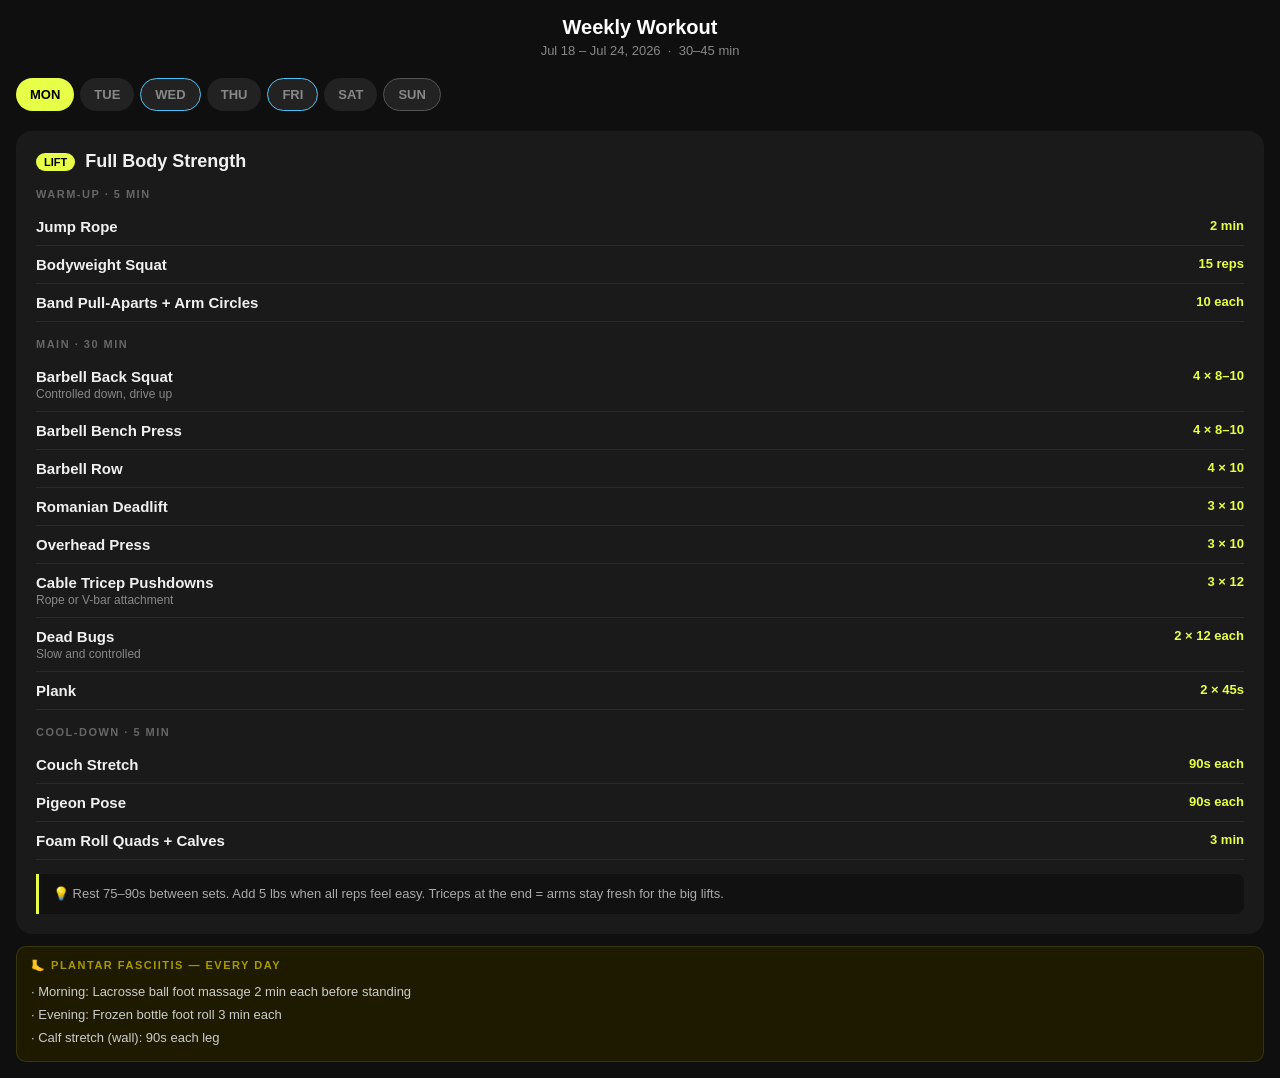
==== index.html @ f8de91e9 "Create index.html" ====
<!DOCTYPE html>
<html lang="en">
<head>
<meta charset="UTF-8">
<meta name="viewport" content="width=device-width, initial-scale=1.0">
<title>Weekly Workout</title>
<style>
  * { box-sizing: border-box; margin: 0; padding: 0; }
  body { font-family: -apple-system, sans-serif; background: #0f0f0f; color: #f0f0f0; padding: 16px; }
  h1 { font-size: 20px; font-weight: 700; text-align: center; margin-bottom: 4px; color: #fff; }
  .subtitle { text-align: center; color: #888; font-size: 13px; margin-bottom: 20px; }
  .day-tabs { display: flex; overflow-x: auto; gap: 6px; margin-bottom: 16px; padding-bottom: 4px; scrollbar-width: none; }
  .day-tabs::-webkit-scrollbar { display: none; }
  .tab { flex-shrink: 0; padding: 8px 14px; border-radius: 20px; font-size: 13px; font-weight: 600; cursor: pointer; border: none; background: #222; color: #888; transition: all 0.2s; }
  .tab.active { background: #e8ff47; color: #000; }
  .tab.run { border: 1px solid #4fc3f7; }
  .tab.active.run { background: #4fc3f7; color: #000; }
  .tab.rest { border: 1px solid #555; }
  .tab.active.rest { background: #444; color: #fff; }
  .card { background: #1a1a1a; border-radius: 16px; padding: 20px; margin-bottom: 12px; }
  .card-header { display: flex; align-items: center; gap: 10px; margin-bottom: 14px; }
  .badge { font-size: 11px; font-weight: 700; padding: 3px 8px; border-radius: 10px; background: #e8ff47; color: #000; }
  .badge.run { background: #4fc3f7; }
  .badge.rest { background: #444; color: #aaa; }
  .badge.pull { background: #b388ff; color: #000; }
  .card h2 { font-size: 18px; font-weight: 700; }
  .section-label { font-size: 11px; font-weight: 700; letter-spacing: 1.5px; color: #666; text-transform: uppercase; margin-bottom: 8px; margin-top: 16px; }
  .exercise-row { display: flex; justify-content: space-between; align-items: flex-start; padding: 10px 0; border-bottom: 1px solid #2a2a2a; }
  .exercise-row:last-child { border-bottom: none; }
  .ex-name { font-size: 15px; font-weight: 600; }
  .ex-note { font-size: 12px; color: #888; margin-top: 2px; }
  .ex-sets { font-size: 13px; color: #e8ff47; font-weight: 700; text-align: right; white-space: nowrap; margin-left: 12px; }
  .ex-sets.run { color: #4fc3f7; }
  .ex-sets.pull { color: #b388ff; }
  .tip-box { background: #111; border-left: 3px solid #e8ff47; padding: 10px 14px; border-radius: 0 8px 8px 0; margin-top: 14px; font-size: 13px; color: #aaa; line-height: 1.5; }
  .tip-box.run { border-left-color: #4fc3f7; }
  .tip-box.rest { border-left-color: #555; }
  .tip-box.pull { border-left-color: #b388ff; }
  .foot-box { background: #1e1a00; border: 1px solid #e8ff4720; border-radius: 10px; padding: 12px 14px; margin-top: 12px; }
  .foot-box .section-label { color: #a89a00; margin-top: 0; }
  .foot-item { font-size: 13px; color: #ccc; padding: 4px 0; }
  .hidden { display: none; }
</style>
</head>
<body>

<h1>Weekly Workout</h1>
<p class="subtitle">Jul 18 – Jul 24, 2026 &nbsp;·&nbsp; 30–45 min</p>

<div class="day-tabs">
  <button class="tab active" onclick="show('mon', this)">MON</button>
  <button class="tab" onclick="show('tue', this)">TUE</button>
  <button class="tab run" onclick="show('wed', this)">WED</button>
  <button class="tab" onclick="show('thu', this)">THU</button>
  <button class="tab run" onclick="show('fri', this)">FRI</button>
  <button class="tab" onclick="show('sat', this)">SAT</button>
  <button class="tab rest" onclick="show('sun', this)">SUN</button>
</div>

<!-- MON -->
<div id="mon">
  <div class="card">
    <div class="card-header"><span class="badge">LIFT</span><h2>Full Body Strength</h2></div>
    <div class="section-label">Warm-Up · 5 min</div>
    <div class="exercise-row"><div><div class="ex-name">Jump Rope</div></div><div class="ex-sets">2 min</div></div>
    <div class="exercise-row"><div><div class="ex-name">Bodyweight Squat</div></div><div class="ex-sets">15 reps</div></div>
    <div class="exercise-row"><div><div class="ex-name">Band Pull-Aparts + Arm Circles</div></div><div class="ex-sets">10 each</div></div>
    <div class="section-label">Main · 30 min</div>
    <div class="exercise-row"><div><div class="ex-name">Barbell Back Squat</div><div class="ex-note">Controlled down, drive up</div></div><div class="ex-sets">4 × 8–10</div></div>
    <div class="exercise-row"><div><div class="ex-name">Barbell Bench Press</div></div><div class="ex-sets">4 × 8–10</div></div>
    <div class="exercise-row"><div><div class="ex-name">Barbell Row</div></div><div class="ex-sets">4 × 10</div></div>
    <div class="exercise-row"><div><div class="ex-name">Romanian Deadlift</div></div><div class="ex-sets">3 × 10</div></div>
    <div class="exercise-row"><div><div class="ex-name">Overhead Press</div></div><div class="ex-sets">3 × 10</div></div>
    <div class="exercise-row"><div><div class="ex-name">Cable Tricep Pushdowns</div><div class="ex-note">Rope or V-bar attachment</div></div><div class="ex-sets">3 × 12</div></div>
    <div class="exercise-row"><div><div class="ex-name">Dead Bugs</div><div class="ex-note">Slow and controlled</div></div><div class="ex-sets">2 × 12 each</div></div>
    <div class="exercise-row"><div><div class="ex-name">Plank</div></div><div class="ex-sets">2 × 45s</div></div>
    <div class="section-label">Cool-Down · 5 min</div>
    <div class="exercise-row"><div><div class="ex-name">Couch Stretch</div></div><div class="ex-sets">90s each</div></div>
    <div class="exercise-row"><div><div class="ex-name">Pigeon Pose</div></div><div class="ex-sets">90s each</div></div>
    <div class="exercise-row"><div><div class="ex-name">Foam Roll Quads + Calves</div></div><div class="ex-sets">3 min</div></div>
    <div class="tip-box">💡 Rest 75–90s between sets. Add 5 lbs when all reps feel easy. Triceps at the end = arms stay fresh for the big lifts.</div>
  </div>
  <div class="foot-box">
    <div class="section-label">🦶 Plantar Fasciitis — Every Day</div>
    <div class="foot-item">· Morning: Lacrosse ball foot massage 2 min each before standing</div>
    <div class="foot-item">· Evening: Frozen bottle foot roll 3 min each</div>
    <div class="foot-item">· Calf stretch (wall): 90s each leg</div>
  </div>
</div>

<!-- TUE -->
<div id="tue" class="hidden">
  <div class="card">
    <div class="card-header"><span class="badge pull">PULL</span><h2>Upper Pull Focus</h2></div>
    <div class="section-label">Warm-Up · 5 min</div>
    <div class="exercise-row"><div><div class="ex-name">Band Pull-Aparts</div></div><div class="ex-sets">2 × 20</div></div>
    <div class="exercise-row"><div><div class="ex-name">Scapular Pull-Ups</div><div class="ex-note">Dead hang, shrug shoulder blades down</div></div><div class="ex-sets">2 × 8</div></div>
    <div class="exercise-row"><div><div class="ex-name">Arm Swings</div></div><div class="ex-sets">10 each</div></div>
    <div class="section-label">Main · 30 min</div>
    <div class="exercise-row"><div><div class="ex-name">Band-Assisted Pull-Ups</div><div class="ex-note">Full range — chin over bar, slow down</div></div><div class="ex-sets pull">4 × 6–8</div></div>
    <div class="exercise-row"><div><div class="ex-name">Lat Pulldown (Wide Grip)</div><div class="ex-note">Pull to upper chest</div></div><div class="ex-sets pull">4 × 10–12</div></div>
    <div class="exercise-row"><div><div class="ex-name">Cable Seated Row</div><div class="ex-note">Squeeze shoulder blades</div></div><div class="ex-sets pull">3 × 12</div></div>
    <div class="exercise-row"><div><div class="ex-name">Lat Pulldown (Close Grip)</div><div class="ex-note">More mid-back, stay upright</div></div><div class="ex-sets pull">3 × 12</div></div>
    <div class="exercise-row"><div><div class="ex-name">Face Pulls</div><div class="ex-note">Pull to face, elbows high — great for posture</div></div><div class="ex-sets pull">3 × 15</div></div>
    <div class="exercise-row"><div><div class="ex-name">Overhead Tricep Extension</div><div class="ex-note">Cable or KB — stretch at top</div></div><div class="ex-sets">2 × 12</div></div>
    <div class="exercise-row"><div><div class="ex-name">Curl Bar Curls</div><div class="ex-note">Slow, no swinging</div></div><div class="ex-sets">2 × 10</div></div>
    <div class="exercise-row"><div><div class="ex-name">Hanging Knee Raises</div><div class="ex-note">From pull-up bar</div></div><div class="ex-sets">3 × 12</div></div>
    <div class="section-label">Cool-Down · 5 min</div>
    <div class="exercise-row"><div><div class="ex-name">Lat Stretch (hanging)</div></div><div class="ex-sets">60s each</div></div>
    <div class="exercise-row"><div><div class="ex-name">Thread the Needle</div></div><div class="ex-sets">60s each</div></div>
    <div class="exercise-row"><div><div class="ex-name">Child's Pose</div></div><div class="ex-sets">2 min</div></div>
    <div class="tip-box pull">💡 Pull-ups first while fresh. Biceps at the end — 2 sets is plenty since rows and pulldowns already hit them hard.</div>
  </div>
  <div class="foot-box">
    <div class="section-label">🦶 Plantar Fasciitis — Every Day</div>
    <div class="foot-item">· Morning: Lacrosse ball foot massage 2 min each before standing</div>
    <div class="foot-item">· Evening: Frozen bottle foot roll 3 min each</div>
    <div class="foot-item">· Calf stretch (wall): 90s each leg</div>
  </div>
</div>

<!-- WED -->
<div id="wed" class="hidden">
  <div class="card">
    <div class="card-header"><span class="badge run">RUN</span><h2>Easy Run</h2></div>
    <div class="section-label">Pre-Run · 5 min</div>
    <div class="exercise-row"><div><div class="ex-name">Lacrosse Ball Foot Massage</div></div><div class="ex-sets">2 min each</div></div>
    <div class="exercise-row"><div><div class="ex-name">Ankle Circles</div></div><div class="ex-sets">20 each</div></div>
    <div class="exercise-row"><div><div class="ex-name">Leg Swings</div></div><div class="ex-sets">10 each</div></div>
    <div class="exercise-row"><div><div class="ex-name">Walk Warm-Up</div></div><div class="ex-sets">3 min</div></div>
    <div class="section-label">Run</div>
    <div class="exercise-row"><div><div class="ex-name">Easy Run</div><div class="ex-note">Conversational pace — you can talk in full sentences</div></div><div class="ex-sets run">4–5 miles</div></div>
    <div class="section-label">Post-Run · 10 min</div>
    <div class="exercise-row"><div><div class="ex-name">Walk Cool-Down</div></div><div class="ex-sets">5 min</div></div>
    <div class="exercise-row"><div><div class="ex-name">Calf Stretch (straight + bent knee)</div></div><div class="ex-sets">90s each</div></div>
    <div class="exercise-row"><div><div class="ex-name">Hip Flexor Stretch</div></div><div class="ex-sets">60s each</div></div>
    <div class="exercise-row"><div><div class="ex-name">Foam Roll Calves + Quads</div></div><div class="ex-sets">5 min</div></div>
    <div class="exercise-row"><div><div class="ex-name">Ice Feet if needed</div></div><div class="ex-sets">10 min</div></div>
    <div class="tip-box run">💡 Easy means easy. If ankles feel off, cut to 3 miles. Never skip the post-run foot work.</div>
  </div>
  <div class="foot-box">
    <div class="section-label">🦶 Plantar Fasciitis — Every Day</div>
    <div class="foot-item">· Morning: Lacrosse ball foot massage 2 min each before standing</div>
    <div class="foot-item">· Evening: Frozen bottle foot roll 3 min each</div>
    <div class="foot-item">· Calf stretch (wall): 90s each leg</div>
  </div>
</div>

<!-- THU -->
<div id="thu" class="hidden">
  <div class="card">
    <div class="card-header"><span class="badge">LIFT</span><h2>Full Body Strength</h2></div>
    <div class="section-label">Warm-Up · 5 min</div>
    <div class="exercise-row"><div><div class="ex-name">Jump Rope</div></div><div class="ex-sets">2 min</div></div>
    <div class="exercise-row"><div><div class="ex-name">Bodyweight Squat</div></div><div class="ex-sets">15 reps</div></div>
    <div class="exercise-row"><div><div class="ex-name">Band Pull-Aparts + Arm Circles</div></div><div class="ex-sets">10 each</div></div>
    <div class="section-label">Main · 30 min</div>
    <div class="exercise-row"><div><div class="ex-name">Barbell Back Squat</div></div><div class="ex-sets">4 × 8–10</div></div>
    <div class="exercise-row"><div><div class="ex-name">Barbell Bench Press</div></div><div class="ex-sets">4 × 8–10</div></div>
    <div class="exercise-row"><div><div class="ex-name">Barbell Row</div></div><div class="ex-sets">4 × 10</div></div>
    <div class="exercise-row"><div><div class="ex-name">Romanian Deadlift</div></div><div class="ex-sets">3 × 10</div></div>
    <div class="exercise-row"><div><div class="ex-name">Overhead Press</div></div><div class="ex-sets">3 × 10</div></div>
    <div class="exercise-row"><div><div class="ex-name">Cable Tricep Pushdowns</div><div class="ex-note">Rope or V-bar attachment</div></div><div class="ex-sets">3 × 12</div></div>
    <div class="exercise-row"><div><div class="ex-name">Dead Bugs</div></div><div class="ex-sets">2 × 12 each</div></div>
    <div class="exercise-row"><div><div class="ex-name">Plank</div></div><div class="ex-sets">2 × 45s</div></div>
    <div class="section-label">Cool-Down · 5 min</div>
    <div class="exercise-row"><div><div class="ex-name">Couch Stretch</div></div><div class="ex-sets">90s each</div></div>
    <div class="exercise-row"><div><div class="ex-name">Pigeon Pose</div></div><div class="ex-sets">90s each</div></div>
    <div class="exercise-row"><div><div class="ex-name">Foam Roll Quads + Calves</div></div><div class="ex-sets">3 min</div></div>
    <div class="tip-box">💡 Same as Monday. Aim to beat last session by 5 lbs on at least one lift.</div>
  </div>
  <div class="foot-box">
    <div class="section-label">🦶 Plantar Fasciitis — Every Day</div>
    <div class="foot-item">· Morning: Lacrosse ball foot massage 2 min each before standing</div>
    <div class="foot-item">· Evening: Frozen bottle foot roll 3 min each</div>
    <div class="foot-item">· Calf stretch (wall): 90s each leg</div>
  </div>
</div>

<!-- FRI -->
<div id="fri" class="hidden">
  <div class="card">
    <div class="card-header"><span class="badge run">RUN</span><h2>Workout Run</h2></div>
    <div class="section-label">Pre-Run · 5 min</div>
    <div class="exercise-row"><div><div class="ex-name">Lacrosse Ball Foot Massage</div></div><div class="ex-sets">2 min each</div></div>
    <div class="exercise-row"><div><div class="ex-name">Ankle Circles</div></div><div class="ex-sets">20 each</div></div>
    <div class="exercise-row"><div><div class="ex-name">Leg Swings</div></div><div class="ex-sets">10 each</div></div>
    <div class="exercise-row"><div><div class="ex-name">Walk Warm-Up</div></div><div class="ex-sets">3 min</div></div>
    <div class="section-label">Run Options — Pick One</div>
    <div class="exercise-row"><div><div class="ex-name">Option A · Easy Miles</div><div class="ex-note">If legs are tired from Thu lift</div></div><div class="ex-sets run">4 miles easy</div></div>
    <div class="exercise-row"><div><div class="ex-name">Option B · Tempo</div><div class="ex-note">10 min easy · 20 min comfortably hard · 10 min easy</div></div><div class="ex-sets run">4–5 miles</div></div>
    <div class="section-label">Post-Run · 10 min</div>
    <div class="exercise-row"><div><div class="ex-name">Walk Cool-Down</div></div><div class="ex-sets">5 min</div></div>
    <div class="exercise-row"><div><div class="ex-name">Calf Stretch</div></div><div class="ex-sets">90s each</div></div>
    <div class="exercise-row"><div><div class="ex-name">Hip Flexor Stretch</div></div><div class="ex-sets">60s each</div></div>
    <div class="exercise-row"><div><div class="ex-name">Foam Roll Calves + Quads</div></div><div class="ex-sets">5 min</div></div>
    <div class="tip-box run">💡 Alternate weekly: Easy one Friday, Tempo the next. Tired legs = easy day, no guilt.</div>
  </div>
  <div class="foot-box">
    <div class="section-label">🦶 Plantar Fasciitis — Every Day</div>
    <div class="foot-item">· Morning: Lacrosse ball foot massage 2 min each before standing</div>
    <div class="foot-item">· Evening: Frozen bottle foot roll 3 min each</div>
    <div class="foot-item">· Calf stretch (wall): 90s each leg</div>
  </div>
</div>

<!-- SAT -->
<div id="sat" class="hidden">
  <div class="card">
    <div class="card-header"><span class="badge">CIRCUIT</span><h2>KB + Pull-Up Circuit</h2></div>
    <div class="section-label">Warm-Up · 5 min</div>
    <div class="exercise-row"><div><div class="ex-name">Jump Rope</div></div><div class="ex-sets">2 min</div></div>
    <div class="exercise-row"><div><div class="ex-name">Inchworms</div></div><div class="ex-sets">8 reps</div></div>
    <div class="exercise-row"><div><div class="ex-name">Hip Circles + Leg Swings</div></div><div class="ex-sets">10 each</div></div>
    <div class="section-label">Circuit · 4 Rounds (40s on / 20s off)</div>
    <div class="exercise-row"><div><div class="ex-name">KB Swings (45 lb)</div></div><div class="ex-sets">40s</div></div>
    <div class="exercise-row"><div><div class="ex-name">Band-Assisted Pull-Ups</div><div class="ex-note">Full range every rep</div></div><div class="ex-sets pull">40s</div></div>
    <div class="exercise-row"><div><div class="ex-name">Push-Ups</div></div><div class="ex-sets">40s</div></div>
    <div class="exercise-row"><div><div class="ex-name">Goblet Squat (KB 35)</div></div><div class="ex-sets">40s</div></div>
    <div class="exercise-row"><div><div class="ex-name">Cable Tricep Pushdowns</div></div><div class="ex-sets">40s</div></div>
    <div class="exercise-row"><div><div class="ex-name">Reverse Lunges (KB 35 each)</div></div><div class="ex-sets">40s</div></div>
    <div class="exercise-row"><div><div class="ex-name">Lat Pulldown or Renegade Rows</div></div><div class="ex-sets pull">40s</div></div>
    <div class="exercise-row"><div><div class="ex-name">Plank Hold</div></div><div class="ex-sets">40s</div></div>
    <div class="section-label">Rest 90s between rounds</div>
    <div class="section-label">Finisher</div>
    <div class="exercise-row"><div><div class="ex-name">50 KB Swings (35 lb)</div><div class="ex-note">Break as needed</div></div><div class="ex-sets">1 set</div></div>
    <div class="exercise-row"><div><div class="ex-name">Max Pull-Ups</div><div class="ex-note">Band-assisted — one final set to near failure</div></div><div class="ex-sets pull">1 set</div></div>
    <div class="exercise-row"><div><div class="ex-name">Hollow Body Hold</div></div><div class="ex-sets">3 × 30s</div></div>
    <div class="section-label">Cool-Down · 5 min</div>
    <div class="exercise-row"><div><div class="ex-name">Lat Stretch (hanging)</div></div><div class="ex-sets">60s each</div></div>
    <div class="exercise-row"><div><div class="ex-name">Hip Flexor Stretch</div></div><div class="ex-sets">90s each</div></div>
    <div class="exercise-row"><div><div class="ex-name">Pigeon Pose</div></div><div class="ex-sets">90s each</div></div>
    <div class="tip-box pull">💡 Pull-ups in every round. Cable tower and lat pulldown fair game too — mix it up.</div>
  </div>
  <div class="foot-box">
    <div class="section-label">🦶 Plantar Fasciitis — Every Day</div>
    <div class="foot-item">· Morning: Lacrosse ball foot massage 2 min each before standing</div>
    <div class="foot-item">· Evening: Frozen bottle foot roll 3 min each</div>
    <div class="foot-item">· Calf stretch (wall): 90s each leg</div>
  </div>
</div>

<!-- SUN -->
<div id="sun" class="hidden">
  <div class="card">
    <div class="card-header"><span class="badge rest">RECOVER</span><h2>Long Run or Full Rest</h2></div>
    <div class="section-label">Option A — Long Run (if feeling good)</div>
    <div class="exercise-row"><div><div class="ex-name">Easy Long Run</div><div class="ex-note">Very easy pace — builds base for Sept half marathon</div></div><div class="ex-sets run">5–7 miles</div></div>
    <div class="section-label">Option B — Active Recovery (if tired)</div>
    <div class="exercise-row"><div><div class="ex-name">Walk</div></div><div class="ex-sets">20–30 min</div></div>
    <div class="section-label">Mobility Flow · 20 min</div>
    <div class="exercise-row"><div><div class="ex-name">Foam Roll Full Body</div></div><div class="ex-sets">10 min</div></div>
    <div class="exercise-row"><div><div class="ex-name">Cat-Cow</div></div><div class="ex-sets">10 reps</div></div>
    <div class="exercise-row"><div><div class="ex-name">Downward Dog to Cobra</div></div><div class="ex-sets">8 reps</div></div>
    <div class="exercise-row"><div><div class="ex-name">Pigeon Pose</div></div><div class="ex-sets">3 min each</div></div>
    <div class="exercise-row"><div><div class="ex-name">Seated Forward Fold</div></div><div class="ex-sets">3 min</div></div>
    <div class="exercise-row"><div><div class="ex-name">Supine Twist</div></div><div class="ex-sets">2 min each</div></div>
    <div class="exercise-row"><div><div class="ex-name">Legs Up the Wall</div></div><div class="ex-sets">5 min</div></div>
    <div class="section-label">Recovery</div>
    <div class="exercise-row"><div><div class="ex-name">Sauna</div></div><div class="ex-sets">15 min</div></div>
    <div class="exercise-row"><div><div class="ex-name">Cold Plunge</div></div><div class="ex-sets">2–3 min</div></div>
    <div class="exercise-row"><div><div class="ex-name">Theragun</div><div class="ex-note">Quads, calves, glutes — any tight spots</div></div><div class="ex-sets">10 min</div></div>
    <div class="tip-box rest">💡 Sunday is sacred. Don't skip the mobility — it keeps you running and lifting pain-free all week.</div>
  </div>
  <div class="foot-box">
    <div class="section-label">🦶 Plantar Fasciitis — Every Day</div>
    <div class="foot-item">· Morning: Lacrosse ball foot massage 2 min each before standing</div>
    <div class="foot-item">· Evening: Frozen bottle foot roll 3 min each</div>
    <div class="foot-item">· Calf stretch (wall): 90s each leg</div>
  </div>
</div>

<script>
function show(id, tab) {
  ['mon','tue','wed','thu','fri','sat','sun'].forEach(d => {
    document.getElementById(d).classList.add('hidden');
  });
  document.getElementById(id).classList.remove('hidden');
  document.querySelectorAll('.tab').forEach(t => t.classList.remove('active'));
  tab.classList.add('active');
}
</script>
</body>
</html>
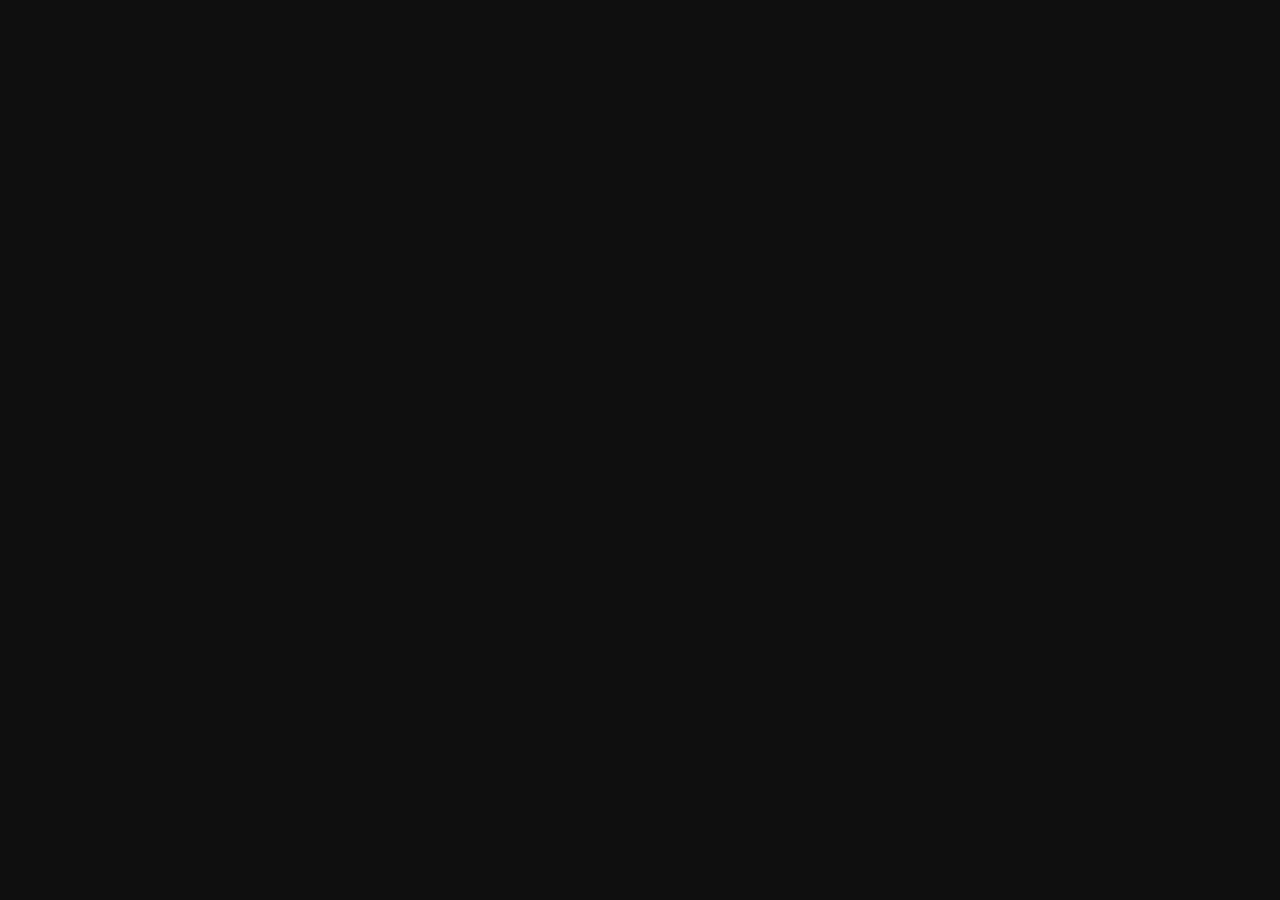
==== commit 7cfb2643: "Update index.html" ====
--- a/index.html
+++ b/index.html
@@ -9,276 +9,36 @@
   body { font-family: -apple-system, sans-serif; background: #0f0f0f; color: #f0f0f0; padding: 16px; }
   h1 { font-size: 20px; font-weight: 700; text-align: center; margin-bottom: 4px; color: #fff; }
   .subtitle { text-align: center; color: #888; font-size: 13px; margin-bottom: 20px; }
+
+  .app-nav {
+    display: flex;
+    gap: 8px;
+    overflow-x: auto;
+    margin-bottom: 18px;
+    padding-bottom: 4px;
+    scrollbar-width: none;
+  }
+  .app-nav::-webkit-scrollbar { display: none; }
+  .app-link {
+    flex-shrink: 0;
+    text-decoration: none;
+    padding: 10px 14px;
+    border-radius: 999px;
+    background: #1c1c1c;
+    color: #bbb;
+    font-size: 13px;
+    font-weight: 700;
+    border: 1px solid #2a2a2a;
+  }
+  .app-link.active {
+    background: #e8ff47;
+    color: #000;
+    border-color: #e8ff47;
+  }
+
   .day-tabs { display: flex; overflow-x: auto; gap: 6px; margin-bottom: 16px; padding-bottom: 4px; scrollbar-width: none; }
   .day-tabs::-webkit-scrollbar { display: none; }
   .tab { flex-shrink: 0; padding: 8px 14px; border-radius: 20px; font-size: 13px; font-weight: 600; cursor: pointer; border: none; background: #222; color: #888; transition: all 0.2s; }
   .tab.active { background: #e8ff47; color: #000; }
   .tab.run { border: 1px solid #4fc3f7; }
-  .tab.active.run { background: #4fc3f7; color: #000; }
-  .tab.rest { border: 1px solid #555; }
-  .tab.active.rest { background: #444; color: #fff; }
-  .card { background: #1a1a1a; border-radius: 16px; padding: 20px; margin-bottom: 12px; }
-  .card-header { display: flex; align-items: center; gap: 10px; margin-bottom: 14px; }
-  .badge { font-size: 11px; font-weight: 700; padding: 3px 8px; border-radius: 10px; background: #e8ff47; color: #000; }
-  .badge.run { background: #4fc3f7; }
-  .badge.rest { background: #444; color: #aaa; }
-  .badge.pull { background: #b388ff; color: #000; }
-  .card h2 { font-size: 18px; font-weight: 700; }
-  .section-label { font-size: 11px; font-weight: 700; letter-spacing: 1.5px; color: #666; text-transform: uppercase; margin-bottom: 8px; margin-top: 16px; }
-  .exercise-row { display: flex; justify-content: space-between; align-items: flex-start; padding: 10px 0; border-bottom: 1px solid #2a2a2a; }
-  .exercise-row:last-child { border-bottom: none; }
-  .ex-name { font-size: 15px; font-weight: 600; }
-  .ex-note { font-size: 12px; color: #888; margin-top: 2px; }
-  .ex-sets { font-size: 13px; color: #e8ff47; font-weight: 700; text-align: right; white-space: nowrap; margin-left: 12px; }
-  .ex-sets.run { color: #4fc3f7; }
-  .ex-sets.pull { color: #b388ff; }
-  .tip-box { background: #111; border-left: 3px solid #e8ff47; padding: 10px 14px; border-radius: 0 8px 8px 0; margin-top: 14px; font-size: 13px; color: #aaa; line-height: 1.5; }
-  .tip-box.run { border-left-color: #4fc3f7; }
-  .tip-box.rest { border-left-color: #555; }
-  .tip-box.pull { border-left-color: #b388ff; }
-  .foot-box { background: #1e1a00; border: 1px solid #e8ff4720; border-radius: 10px; padding: 12px 14px; margin-top: 12px; }
-  .foot-box .section-label { color: #a89a00; margin-top: 0; }
-  .foot-item { font-size: 13px; color: #ccc; padding: 4px 0; }
-  .hidden { display: none; }
-</style>
-</head>
-<body>
-
-<h1>Weekly Workout</h1>
-<p class="subtitle">Jul 18 – Jul 24, 2026 &nbsp;·&nbsp; 30–45 min</p>
-
-<div class="day-tabs">
-  <button class="tab active" onclick="show('mon', this)">MON</button>
-  <button class="tab" onclick="show('tue', this)">TUE</button>
-  <button class="tab run" onclick="show('wed', this)">WED</button>
-  <button class="tab" onclick="show('thu', this)">THU</button>
-  <button class="tab run" onclick="show('fri', this)">FRI</button>
-  <button class="tab" onclick="show('sat', this)">SAT</button>
-  <button class="tab rest" onclick="show('sun', this)">SUN</button>
-</div>
-
-<!-- MON -->
-<div id="mon">
-  <div class="card">
-    <div class="card-header"><span class="badge">LIFT</span><h2>Full Body Strength</h2></div>
-    <div class="section-label">Warm-Up · 5 min</div>
-    <div class="exercise-row"><div><div class="ex-name">Jump Rope</div></div><div class="ex-sets">2 min</div></div>
-    <div class="exercise-row"><div><div class="ex-name">Bodyweight Squat</div></div><div class="ex-sets">15 reps</div></div>
-    <div class="exercise-row"><div><div class="ex-name">Band Pull-Aparts + Arm Circles</div></div><div class="ex-sets">10 each</div></div>
-    <div class="section-label">Main · 30 min</div>
-    <div class="exercise-row"><div><div class="ex-name">Barbell Back Squat</div><div class="ex-note">Controlled down, drive up</div></div><div class="ex-sets">4 × 8–10</div></div>
-    <div class="exercise-row"><div><div class="ex-name">Barbell Bench Press</div></div><div class="ex-sets">4 × 8–10</div></div>
-    <div class="exercise-row"><div><div class="ex-name">Barbell Row</div></div><div class="ex-sets">4 × 10</div></div>
-    <div class="exercise-row"><div><div class="ex-name">Romanian Deadlift</div></div><div class="ex-sets">3 × 10</div></div>
-    <div class="exercise-row"><div><div class="ex-name">Overhead Press</div></div><div class="ex-sets">3 × 10</div></div>
-    <div class="exercise-row"><div><div class="ex-name">Cable Tricep Pushdowns</div><div class="ex-note">Rope or V-bar attachment</div></div><div class="ex-sets">3 × 12</div></div>
-    <div class="exercise-row"><div><div class="ex-name">Dead Bugs</div><div class="ex-note">Slow and controlled</div></div><div class="ex-sets">2 × 12 each</div></div>
-    <div class="exercise-row"><div><div class="ex-name">Plank</div></div><div class="ex-sets">2 × 45s</div></div>
-    <div class="section-label">Cool-Down · 5 min</div>
-    <div class="exercise-row"><div><div class="ex-name">Couch Stretch</div></div><div class="ex-sets">90s each</div></div>
-    <div class="exercise-row"><div><div class="ex-name">Pigeon Pose</div></div><div class="ex-sets">90s each</div></div>
-    <div class="exercise-row"><div><div class="ex-name">Foam Roll Quads + Calves</div></div><div class="ex-sets">3 min</div></div>
-    <div class="tip-box">💡 Rest 75–90s between sets. Add 5 lbs when all reps feel easy. Triceps at the end = arms stay fresh for the big lifts.</div>
-  </div>
-  <div class="foot-box">
-    <div class="section-label">🦶 Plantar Fasciitis — Every Day</div>
-    <div class="foot-item">· Morning: Lacrosse ball foot massage 2 min each before standing</div>
-    <div class="foot-item">· Evening: Frozen bottle foot roll 3 min each</div>
-    <div class="foot-item">· Calf stretch (wall): 90s each leg</div>
-  </div>
-</div>
-
-<!-- TUE -->
-<div id="tue" class="hidden">
-  <div class="card">
-    <div class="card-header"><span class="badge pull">PULL</span><h2>Upper Pull Focus</h2></div>
-    <div class="section-label">Warm-Up · 5 min</div>
-    <div class="exercise-row"><div><div class="ex-name">Band Pull-Aparts</div></div><div class="ex-sets">2 × 20</div></div>
-    <div class="exercise-row"><div><div class="ex-name">Scapular Pull-Ups</div><div class="ex-note">Dead hang, shrug shoulder blades down</div></div><div class="ex-sets">2 × 8</div></div>
-    <div class="exercise-row"><div><div class="ex-name">Arm Swings</div></div><div class="ex-sets">10 each</div></div>
-    <div class="section-label">Main · 30 min</div>
-    <div class="exercise-row"><div><div class="ex-name">Band-Assisted Pull-Ups</div><div class="ex-note">Full range — chin over bar, slow down</div></div><div class="ex-sets pull">4 × 6–8</div></div>
-    <div class="exercise-row"><div><div class="ex-name">Lat Pulldown (Wide Grip)</div><div class="ex-note">Pull to upper chest</div></div><div class="ex-sets pull">4 × 10–12</div></div>
-    <div class="exercise-row"><div><div class="ex-name">Cable Seated Row</div><div class="ex-note">Squeeze shoulder blades</div></div><div class="ex-sets pull">3 × 12</div></div>
-    <div class="exercise-row"><div><div class="ex-name">Lat Pulldown (Close Grip)</div><div class="ex-note">More mid-back, stay upright</div></div><div class="ex-sets pull">3 × 12</div></div>
-    <div class="exercise-row"><div><div class="ex-name">Face Pulls</div><div class="ex-note">Pull to face, elbows high — great for posture</div></div><div class="ex-sets pull">3 × 15</div></div>
-    <div class="exercise-row"><div><div class="ex-name">Overhead Tricep Extension</div><div class="ex-note">Cable or KB — stretch at top</div></div><div class="ex-sets">2 × 12</div></div>
-    <div class="exercise-row"><div><div class="ex-name">Curl Bar Curls</div><div class="ex-note">Slow, no swinging</div></div><div class="ex-sets">2 × 10</div></div>
-    <div class="exercise-row"><div><div class="ex-name">Hanging Knee Raises</div><div class="ex-note">From pull-up bar</div></div><div class="ex-sets">3 × 12</div></div>
-    <div class="section-label">Cool-Down · 5 min</div>
-    <div class="exercise-row"><div><div class="ex-name">Lat Stretch (hanging)</div></div><div class="ex-sets">60s each</div></div>
-    <div class="exercise-row"><div><div class="ex-name">Thread the Needle</div></div><div class="ex-sets">60s each</div></div>
-    <div class="exercise-row"><div><div class="ex-name">Child's Pose</div></div><div class="ex-sets">2 min</div></div>
-    <div class="tip-box pull">💡 Pull-ups first while fresh. Biceps at the end — 2 sets is plenty since rows and pulldowns already hit them hard.</div>
-  </div>
-  <div class="foot-box">
-    <div class="section-label">🦶 Plantar Fasciitis — Every Day</div>
-    <div class="foot-item">· Morning: Lacrosse ball foot massage 2 min each before standing</div>
-    <div class="foot-item">· Evening: Frozen bottle foot roll 3 min each</div>
-    <div class="foot-item">· Calf stretch (wall): 90s each leg</div>
-  </div>
-</div>
-
-<!-- WED -->
-<div id="wed" class="hidden">
-  <div class="card">
-    <div class="card-header"><span class="badge run">RUN</span><h2>Easy Run</h2></div>
-    <div class="section-label">Pre-Run · 5 min</div>
-    <div class="exercise-row"><div><div class="ex-name">Lacrosse Ball Foot Massage</div></div><div class="ex-sets">2 min each</div></div>
-    <div class="exercise-row"><div><div class="ex-name">Ankle Circles</div></div><div class="ex-sets">20 each</div></div>
-    <div class="exercise-row"><div><div class="ex-name">Leg Swings</div></div><div class="ex-sets">10 each</div></div>
-    <div class="exercise-row"><div><div class="ex-name">Walk Warm-Up</div></div><div class="ex-sets">3 min</div></div>
-    <div class="section-label">Run</div>
-    <div class="exercise-row"><div><div class="ex-name">Easy Run</div><div class="ex-note">Conversational pace — you can talk in full sentences</div></div><div class="ex-sets run">4–5 miles</div></div>
-    <div class="section-label">Post-Run · 10 min</div>
-    <div class="exercise-row"><div><div class="ex-name">Walk Cool-Down</div></div><div class="ex-sets">5 min</div></div>
-    <div class="exercise-row"><div><div class="ex-name">Calf Stretch (straight + bent knee)</div></div><div class="ex-sets">90s each</div></div>
-    <div class="exercise-row"><div><div class="ex-name">Hip Flexor Stretch</div></div><div class="ex-sets">60s each</div></div>
-    <div class="exercise-row"><div><div class="ex-name">Foam Roll Calves + Quads</div></div><div class="ex-sets">5 min</div></div>
-    <div class="exercise-row"><div><div class="ex-name">Ice Feet if needed</div></div><div class="ex-sets">10 min</div></div>
-    <div class="tip-box run">💡 Easy means easy. If ankles feel off, cut to 3 miles. Never skip the post-run foot work.</div>
-  </div>
-  <div class="foot-box">
-    <div class="section-label">🦶 Plantar Fasciitis — Every Day</div>
-    <div class="foot-item">· Morning: Lacrosse ball foot massage 2 min each before standing</div>
-    <div class="foot-item">· Evening: Frozen bottle foot roll 3 min each</div>
-    <div class="foot-item">· Calf stretch (wall): 90s each leg</div>
-  </div>
-</div>
-
-<!-- THU -->
-<div id="thu" class="hidden">
-  <div class="card">
-    <div class="card-header"><span class="badge">LIFT</span><h2>Full Body Strength</h2></div>
-    <div class="section-label">Warm-Up · 5 min</div>
-    <div class="exercise-row"><div><div class="ex-name">Jump Rope</div></div><div class="ex-sets">2 min</div></div>
-    <div class="exercise-row"><div><div class="ex-name">Bodyweight Squat</div></div><div class="ex-sets">15 reps</div></div>
-    <div class="exercise-row"><div><div class="ex-name">Band Pull-Aparts + Arm Circles</div></div><div class="ex-sets">10 each</div></div>
-    <div class="section-label">Main · 30 min</div>
-    <div class="exercise-row"><div><div class="ex-name">Barbell Back Squat</div></div><div class="ex-sets">4 × 8–10</div></div>
-    <div class="exercise-row"><div><div class="ex-name">Barbell Bench Press</div></div><div class="ex-sets">4 × 8–10</div></div>
-    <div class="exercise-row"><div><div class="ex-name">Barbell Row</div></div><div class="ex-sets">4 × 10</div></div>
-    <div class="exercise-row"><div><div class="ex-name">Romanian Deadlift</div></div><div class="ex-sets">3 × 10</div></div>
-    <div class="exercise-row"><div><div class="ex-name">Overhead Press</div></div><div class="ex-sets">3 × 10</div></div>
-    <div class="exercise-row"><div><div class="ex-name">Cable Tricep Pushdowns</div><div class="ex-note">Rope or V-bar attachment</div></div><div class="ex-sets">3 × 12</div></div>
-    <div class="exercise-row"><div><div class="ex-name">Dead Bugs</div></div><div class="ex-sets">2 × 12 each</div></div>
-    <div class="exercise-row"><div><div class="ex-name">Plank</div></div><div class="ex-sets">2 × 45s</div></div>
-    <div class="section-label">Cool-Down · 5 min</div>
-    <div class="exercise-row"><div><div class="ex-name">Couch Stretch</div></div><div class="ex-sets">90s each</div></div>
-    <div class="exercise-row"><div><div class="ex-name">Pigeon Pose</div></div><div class="ex-sets">90s each</div></div>
-    <div class="exercise-row"><div><div class="ex-name">Foam Roll Quads + Calves</div></div><div class="ex-sets">3 min</div></div>
-    <div class="tip-box">💡 Same as Monday. Aim to beat last session by 5 lbs on at least one lift.</div>
-  </div>
-  <div class="foot-box">
-    <div class="section-label">🦶 Plantar Fasciitis — Every Day</div>
-    <div class="foot-item">· Morning: Lacrosse ball foot massage 2 min each before standing</div>
-    <div class="foot-item">· Evening: Frozen bottle foot roll 3 min each</div>
-    <div class="foot-item">· Calf stretch (wall): 90s each leg</div>
-  </div>
-</div>
-
-<!-- FRI -->
-<div id="fri" class="hidden">
-  <div class="card">
-    <div class="card-header"><span class="badge run">RUN</span><h2>Workout Run</h2></div>
-    <div class="section-label">Pre-Run · 5 min</div>
-    <div class="exercise-row"><div><div class="ex-name">Lacrosse Ball Foot Massage</div></div><div class="ex-sets">2 min each</div></div>
-    <div class="exercise-row"><div><div class="ex-name">Ankle Circles</div></div><div class="ex-sets">20 each</div></div>
-    <div class="exercise-row"><div><div class="ex-name">Leg Swings</div></div><div class="ex-sets">10 each</div></div>
-    <div class="exercise-row"><div><div class="ex-name">Walk Warm-Up</div></div><div class="ex-sets">3 min</div></div>
-    <div class="section-label">Run Options — Pick One</div>
-    <div class="exercise-row"><div><div class="ex-name">Option A · Easy Miles</div><div class="ex-note">If legs are tired from Thu lift</div></div><div class="ex-sets run">4 miles easy</div></div>
-    <div class="exercise-row"><div><div class="ex-name">Option B · Tempo</div><div class="ex-note">10 min easy · 20 min comfortably hard · 10 min easy</div></div><div class="ex-sets run">4–5 miles</div></div>
-    <div class="section-label">Post-Run · 10 min</div>
-    <div class="exercise-row"><div><div class="ex-name">Walk Cool-Down</div></div><div class="ex-sets">5 min</div></div>
-    <div class="exercise-row"><div><div class="ex-name">Calf Stretch</div></div><div class="ex-sets">90s each</div></div>
-    <div class="exercise-row"><div><div class="ex-name">Hip Flexor Stretch</div></div><div class="ex-sets">60s each</div></div>
-    <div class="exercise-row"><div><div class="ex-name">Foam Roll Calves + Quads</div></div><div class="ex-sets">5 min</div></div>
-    <div class="tip-box run">💡 Alternate weekly: Easy one Friday, Tempo the next. Tired legs = easy day, no guilt.</div>
-  </div>
-  <div class="foot-box">
-    <div class="section-label">🦶 Plantar Fasciitis — Every Day</div>
-    <div class="foot-item">· Morning: Lacrosse ball foot massage 2 min each before standing</div>
-    <div class="foot-item">· Evening: Frozen bottle foot roll 3 min each</div>
-    <div class="foot-item">· Calf stretch (wall): 90s each leg</div>
-  </div>
-</div>
-
-<!-- SAT -->
-<div id="sat" class="hidden">
-  <div class="card">
-    <div class="card-header"><span class="badge">CIRCUIT</span><h2>KB + Pull-Up Circuit</h2></div>
-    <div class="section-label">Warm-Up · 5 min</div>
-    <div class="exercise-row"><div><div class="ex-name">Jump Rope</div></div><div class="ex-sets">2 min</div></div>
-    <div class="exercise-row"><div><div class="ex-name">Inchworms</div></div><div class="ex-sets">8 reps</div></div>
-    <div class="exercise-row"><div><div class="ex-name">Hip Circles + Leg Swings</div></div><div class="ex-sets">10 each</div></div>
-    <div class="section-label">Circuit · 4 Rounds (40s on / 20s off)</div>
-    <div class="exercise-row"><div><div class="ex-name">KB Swings (45 lb)</div></div><div class="ex-sets">40s</div></div>
-    <div class="exercise-row"><div><div class="ex-name">Band-Assisted Pull-Ups</div><div class="ex-note">Full range every rep</div></div><div class="ex-sets pull">40s</div></div>
-    <div class="exercise-row"><div><div class="ex-name">Push-Ups</div></div><div class="ex-sets">40s</div></div>
-    <div class="exercise-row"><div><div class="ex-name">Goblet Squat (KB 35)</div></div><div class="ex-sets">40s</div></div>
-    <div class="exercise-row"><div><div class="ex-name">Cable Tricep Pushdowns</div></div><div class="ex-sets">40s</div></div>
-    <div class="exercise-row"><div><div class="ex-name">Reverse Lunges (KB 35 each)</div></div><div class="ex-sets">40s</div></div>
-    <div class="exercise-row"><div><div class="ex-name">Lat Pulldown or Renegade Rows</div></div><div class="ex-sets pull">40s</div></div>
-    <div class="exercise-row"><div><div class="ex-name">Plank Hold</div></div><div class="ex-sets">40s</div></div>
-    <div class="section-label">Rest 90s between rounds</div>
-    <div class="section-label">Finisher</div>
-    <div class="exercise-row"><div><div class="ex-name">50 KB Swings (35 lb)</div><div class="ex-note">Break as needed</div></div><div class="ex-sets">1 set</div></div>
-    <div class="exercise-row"><div><div class="ex-name">Max Pull-Ups</div><div class="ex-note">Band-assisted — one final set to near failure</div></div><div class="ex-sets pull">1 set</div></div>
-    <div class="exercise-row"><div><div class="ex-name">Hollow Body Hold</div></div><div class="ex-sets">3 × 30s</div></div>
-    <div class="section-label">Cool-Down · 5 min</div>
-    <div class="exercise-row"><div><div class="ex-name">Lat Stretch (hanging)</div></div><div class="ex-sets">60s each</div></div>
-    <div class="exercise-row"><div><div class="ex-name">Hip Flexor Stretch</div></div><div class="ex-sets">90s each</div></div>
-    <div class="exercise-row"><div><div class="ex-name">Pigeon Pose</div></div><div class="ex-sets">90s each</div></div>
-    <div class="tip-box pull">💡 Pull-ups in every round. Cable tower and lat pulldown fair game too — mix it up.</div>
-  </div>
-  <div class="foot-box">
-    <div class="section-label">🦶 Plantar Fasciitis — Every Day</div>
-    <div class="foot-item">· Morning: Lacrosse ball foot massage 2 min each before standing</div>
-    <div class="foot-item">· Evening: Frozen bottle foot roll 3 min each</div>
-    <div class="foot-item">· Calf stretch (wall): 90s each leg</div>
-  </div>
-</div>
-
-<!-- SUN -->
-<div id="sun" class="hidden">
-  <div class="card">
-    <div class="card-header"><span class="badge rest">RECOVER</span><h2>Long Run or Full Rest</h2></div>
-    <div class="section-label">Option A — Long Run (if feeling good)</div>
-    <div class="exercise-row"><div><div class="ex-name">Easy Long Run</div><div class="ex-note">Very easy pace — builds base for Sept half marathon</div></div><div class="ex-sets run">5–7 miles</div></div>
-    <div class="section-label">Option B — Active Recovery (if tired)</div>
-    <div class="exercise-row"><div><div class="ex-name">Walk</div></div><div class="ex-sets">20–30 min</div></div>
-    <div class="section-label">Mobility Flow · 20 min</div>
-    <div class="exercise-row"><div><div class="ex-name">Foam Roll Full Body</div></div><div class="ex-sets">10 min</div></div>
-    <div class="exercise-row"><div><div class="ex-name">Cat-Cow</div></div><div class="ex-sets">10 reps</div></div>
-    <div class="exercise-row"><div><div class="ex-name">Downward Dog to Cobra</div></div><div class="ex-sets">8 reps</div></div>
-    <div class="exercise-row"><div><div class="ex-name">Pigeon Pose</div></div><div class="ex-sets">3 min each</div></div>
-    <div class="exercise-row"><div><div class="ex-name">Seated Forward Fold</div></div><div class="ex-sets">3 min</div></div>
-    <div class="exercise-row"><div><div class="ex-name">Supine Twist</div></div><div class="ex-sets">2 min each</div></div>
-    <div class="exercise-row"><div><div class="ex-name">Legs Up the Wall</div></div><div class="ex-sets">5 min</div></div>
-    <div class="section-label">Recovery</div>
-    <div class="exercise-row"><div><div class="ex-name">Sauna</div></div><div class="ex-sets">15 min</div></div>
-    <div class="exercise-row"><div><div class="ex-name">Cold Plunge</div></div><div class="ex-sets">2–3 min</div></div>
-    <div class="exercise-row"><div><div class="ex-name">Theragun</div><div class="ex-note">Quads, calves, glutes — any tight spots</div></div><div class="ex-sets">10 min</div></div>
-    <div class="tip-box rest">💡 Sunday is sacred. Don't skip the mobility — it keeps you running and lifting pain-free all week.</div>
-  </div>
-  <div class="foot-box">
-    <div class="section-label">🦶 Plantar Fasciitis — Every Day</div>
-    <div class="foot-item">· Morning: Lacrosse ball foot massage 2 min each before standing</div>
-    <div class="foot-item">· Evening: Frozen bottle foot roll 3 min each</div>
-    <div class="foot-item">· Calf stretch (wall): 90s each leg</div>
-  </div>
-</div>
-
-<script>
-function show(id, tab) {
-  ['mon','tue','wed','thu','fri','sat','sun'].forEach(d => {
-    document.getElementById(d).classList.add('hidden');
-  });
-  document.getElementById(id).classList.remove('hidden');
-  document.querySelectorAll('.tab').forEach(t => t.classList.remove('active'));
-  tab.classList.add('active');
-}
-</script>
-</body>
-</html>
+  .tab.active.run { background: #4fc3f7; color: 
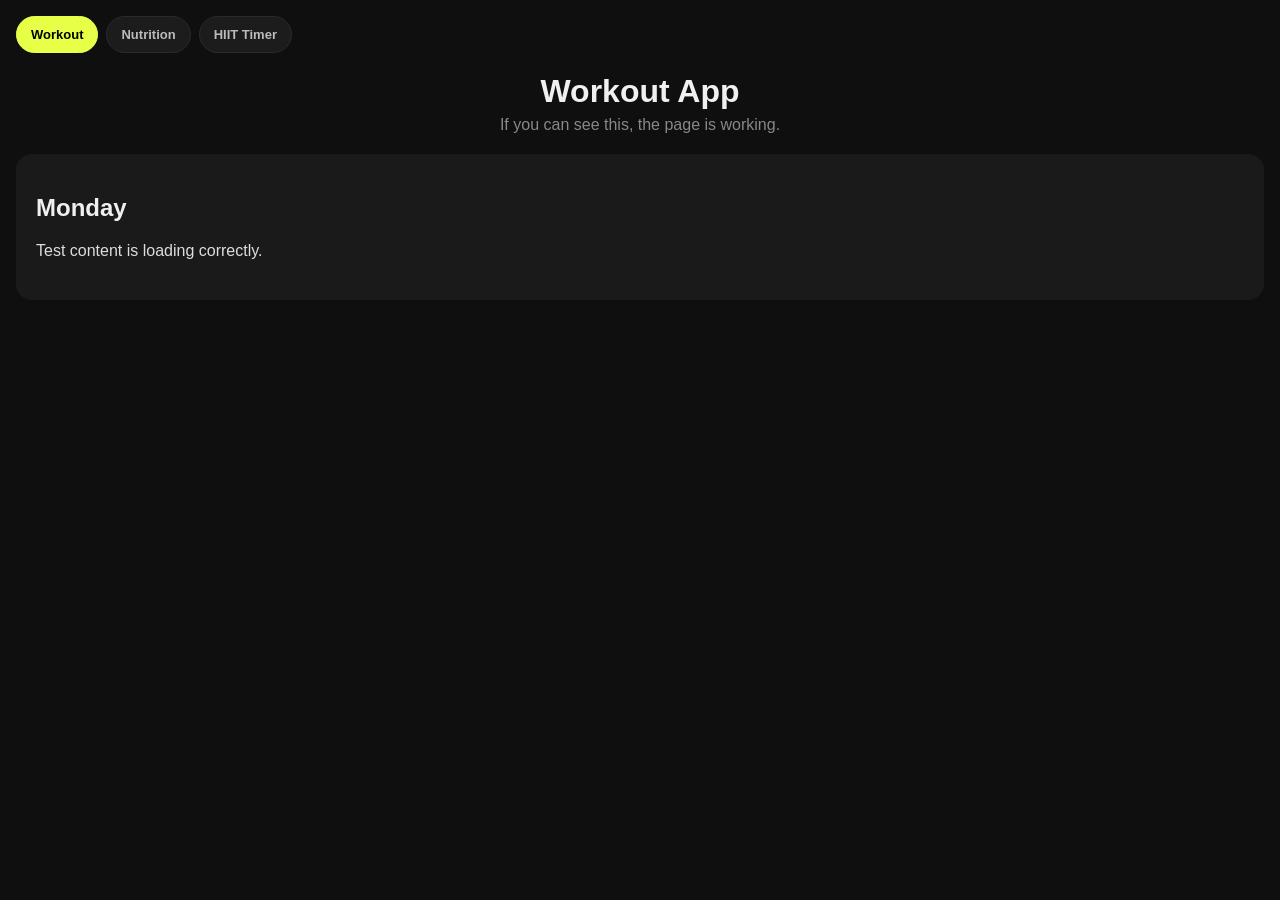
==== commit ae9da316: "Create index.html" ====
--- a/index.html
+++ b/index.html
@@ -1,44 +1,68 @@
 <!DOCTYPE html>
 <html lang="en">
 <head>
-<meta charset="UTF-8">
-<meta name="viewport" content="width=device-width, initial-scale=1.0">
-<title>Weekly Workout</title>
-<style>
-  * { box-sizing: border-box; margin: 0; padding: 0; }
-  body { font-family: -apple-system, sans-serif; background: #0f0f0f; color: #f0f0f0; padding: 16px; }
-  h1 { font-size: 20px; font-weight: 700; text-align: center; margin-bottom: 4px; color: #fff; }
-  .subtitle { text-align: center; color: #888; font-size: 13px; margin-bottom: 20px; }
+  <meta charset="UTF-8" />
+  <meta name="viewport" content="width=device-width, initial-scale=1.0" />
+  <title>Workout App</title>
+  <style>
+    body {
+      margin: 0;
+      font-family: -apple-system, sans-serif;
+      background: #0f0f0f;
+      color: #f0f0f0;
+      padding: 16px;
+    }
+    .nav {
+      display: flex;
+      gap: 8px;
+      overflow-x: auto;
+      margin-bottom: 20px;
+    }
+    .nav a {
+      text-decoration: none;
+      padding: 10px 14px;
+      border-radius: 999px;
+      background: #1c1c1c;
+      color: #bbb;
+      border: 1px solid #2a2a2a;
+      font-size: 13px;
+      font-weight: 700;
+    }
+    .nav a.active {
+      background: #e8ff47;
+      color: #000;
+      border-color: #e8ff47;
+    }
+    .card {
+      background: #1a1a1a;
+      border-radius: 16px;
+      padding: 20px;
+      margin-bottom: 12px;
+    }
+    h1 {
+      text-align: center;
+      margin: 0 0 6px;
+    }
+    p {
+      text-align: center;
+      color: #888;
+      margin: 0 0 20px;
+    }
+  </style>
+</head>
+<body>
+  <div class="nav">
+    <a class="active" href="index.html">Workout</a>
+    <a href="nutrition.html">Nutrition</a>
+    <a href="hiit-timer.html">HIIT Timer</a>
+  </div>
 
-  .app-nav {
-    display: flex;
-    gap: 8px;
-    overflow-x: auto;
-    margin-bottom: 18px;
-    padding-bottom: 4px;
-    scrollbar-width: none;
-  }
-  .app-nav::-webkit-scrollbar { display: none; }
-  .app-link {
-    flex-shrink: 0;
-    text-decoration: none;
-    padding: 10px 14px;
-    border-radius: 999px;
-    background: #1c1c1c;
-    color: #bbb;
-    font-size: 13px;
-    font-weight: 700;
-    border: 1px solid #2a2a2a;
-  }
-  .app-link.active {
-    background: #e8ff47;
-    color: #000;
-    border-color: #e8ff47;
-  }
+  <h1>Workout App</h1>
+  <p>If you can see this, the page is working.</p>
 
-  .day-tabs { display: flex; overflow-x: auto; gap: 6px; margin-bottom: 16px; padding-bottom: 4px; scrollbar-width: none; }
-  .day-tabs::-webkit-scrollbar { display: none; }
-  .tab { flex-shrink: 0; padding: 8px 14px; border-radius: 20px; font-size: 13px; font-weight: 600; cursor: pointer; border: none; background: #222; color: #888; transition: all 0.2s; }
-  .tab.active { background: #e8ff47; color: #000; }
-  .tab.run { border: 1px solid #4fc3f7; }
-  .tab.active.run { background: #4fc3f7; color: 
+  <div class="card">
+    <h2>Monday</h2>
+    <p style="text-align:left;color:#ddd;">Test content is loading correctly.</p>
+  </div>
+</body>
+</html>
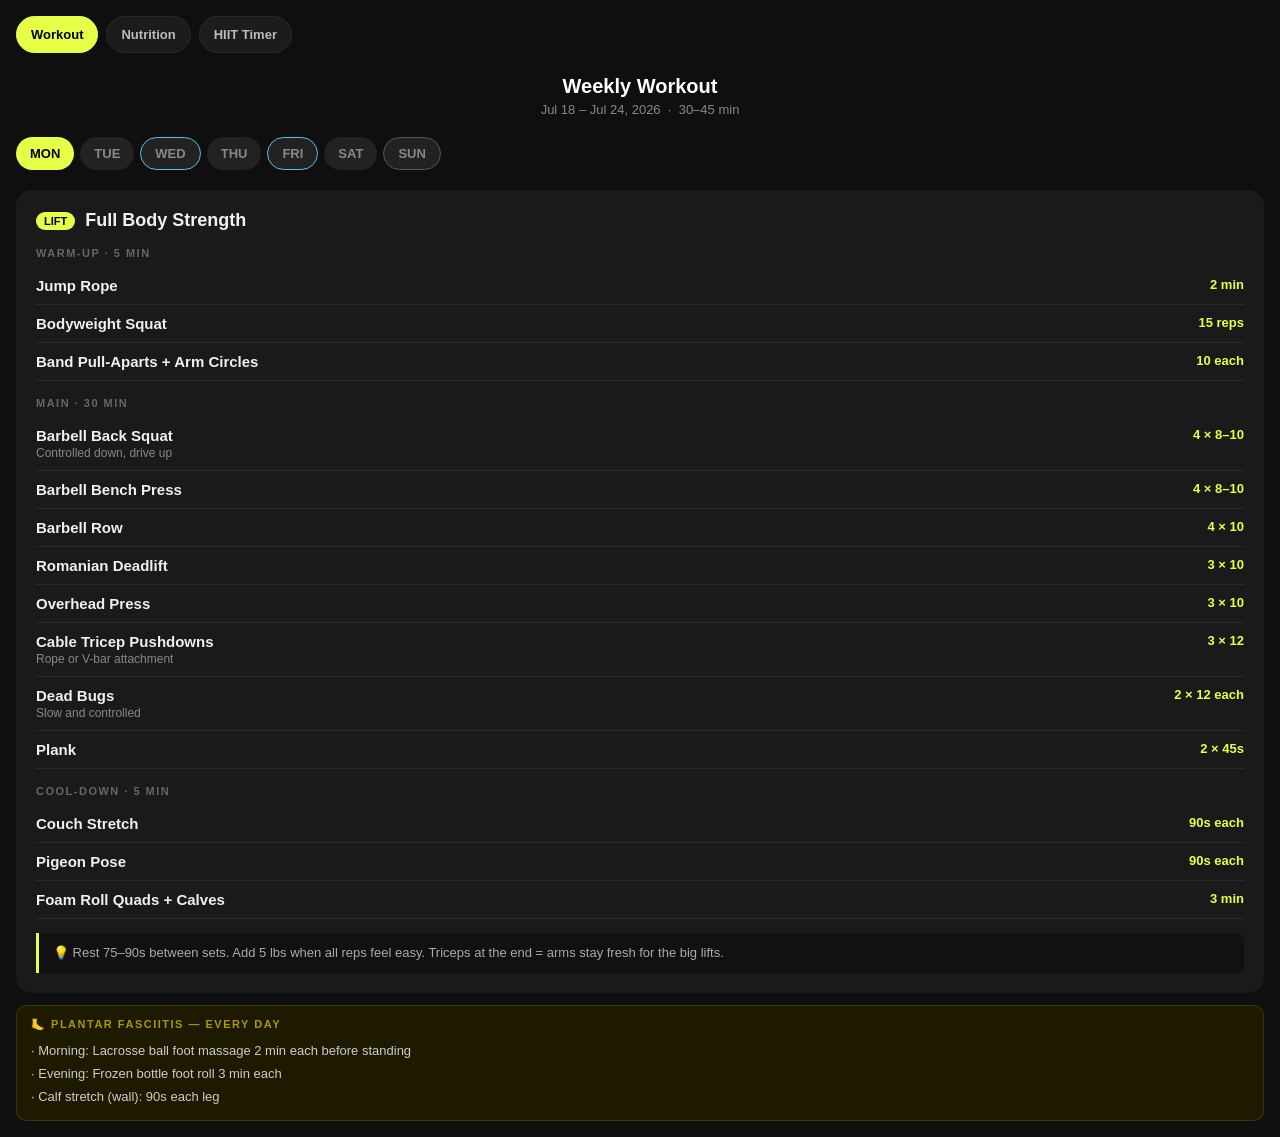
==== commit 0164adf8: "Update index.html" ====
--- a/index.html
+++ b/index.html
@@ -1,68 +1,311 @@
 <!DOCTYPE html>
 <html lang="en">
 <head>
-  <meta charset="UTF-8" />
-  <meta name="viewport" content="width=device-width, initial-scale=1.0" />
-  <title>Workout App</title>
-  <style>
-    body {
-      margin: 0;
-      font-family: -apple-system, sans-serif;
-      background: #0f0f0f;
-      color: #f0f0f0;
-      padding: 16px;
-    }
-    .nav {
-      display: flex;
-      gap: 8px;
-      overflow-x: auto;
-      margin-bottom: 20px;
-    }
-    .nav a {
-      text-decoration: none;
-      padding: 10px 14px;
-      border-radius: 999px;
-      background: #1c1c1c;
-      color: #bbb;
-      border: 1px solid #2a2a2a;
-      font-size: 13px;
-      font-weight: 700;
-    }
-    .nav a.active {
-      background: #e8ff47;
-      color: #000;
-      border-color: #e8ff47;
-    }
-    .card {
-      background: #1a1a1a;
-      border-radius: 16px;
-      padding: 20px;
-      margin-bottom: 12px;
-    }
-    h1 {
-      text-align: center;
-      margin: 0 0 6px;
-    }
-    p {
-      text-align: center;
-      color: #888;
-      margin: 0 0 20px;
-    }
-  </style>
+<meta charset="UTF-8">
+<meta name="viewport" content="width=device-width, initial-scale=1.0">
+<title>Weekly Workout</title>
+<style>
+  * { box-sizing: border-box; margin: 0; padding: 0; }
+  body { font-family: -apple-system, sans-serif; background: #0f0f0f; color: #f0f0f0; padding: 16px; }
+  h1 { font-size: 20px; font-weight: 700; text-align: center; margin-bottom: 4px; color: #fff; }
+  .subtitle { text-align: center; color: #888; font-size: 13px; margin-bottom: 20px; }
+
+  .app-nav {
+    display: flex;
+    gap: 8px;
+    overflow-x: auto;
+    margin-bottom: 18px;
+    padding-bottom: 4px;
+    scrollbar-width: none;
+  }
+  .app-nav::-webkit-scrollbar { display: none; }
+  .app-link {
+    flex-shrink: 0;
+    text-decoration: none;
+    padding: 10px 14px;
+    border-radius: 999px;
+    background: #1c1c1c;
+    color: #bbb;
+    font-size: 13px;
+    font-weight: 700;
+    border: 1px solid #2a2a2a;
+  }
+  .app-link.active {
+    background: #e8ff47;
+    color: #000;
+    border-color: #e8ff47;
+  }
+
+  .day-tabs { display: flex; overflow-x: auto; gap: 6px; margin-bottom: 16px; padding-bottom: 4px; scrollbar-width: none; }
+  .day-tabs::-webkit-scrollbar { display: none; }
+  .tab { flex-shrink: 0; padding: 8px 14px; border-radius: 20px; font-size: 13px; font-weight: 600; cursor: pointer; border: none; background: #222; color: #888; transition: all 0.2s; }
+  .tab.active { background: #e8ff47; color: #000; }
+  .tab.run { border: 1px solid #4fc3f7; }
+  .tab.active.run { background: #4fc3f7; color: #000; }
+  .tab.rest { border: 1px solid #555; }
+  .tab.active.rest { background: #444; color: #fff; }
+
+  .card { background: #1a1a1a; border-radius: 16px; padding: 20px; margin-bottom: 12px; }
+  .card-header { display: flex; align-items: center; gap: 10px; margin-bottom: 14px; }
+  .badge { font-size: 11px; font-weight: 700; padding: 3px 8px; border-radius: 10px; background: #e8ff47; color: #000; }
+  .badge.run { background: #4fc3f7; }
+  .badge.rest { background: #444; color: #aaa; }
+  .badge.pull { background: #b388ff; color: #000; }
+  .card h2 { font-size: 18px; font-weight: 700; }
+  .section-label { font-size: 11px; font-weight: 700; letter-spacing: 1.5px; color: #666; text-transform: uppercase; margin-bottom: 8px; margin-top: 16px; }
+  .exercise-row { display: flex; justify-content: space-between; align-items: flex-start; padding: 10px 0; border-bottom: 1px solid #2a2a2a; }
+  .exercise-row:last-child { border-bottom: none; }
+  .ex-name { font-size: 15px; font-weight: 600; }
+  .ex-note { font-size: 12px; color: #888; margin-top: 2px; }
+  .ex-sets { font-size: 13px; color: #e8ff47; font-weight: 700; text-align: right; white-space: nowrap; margin-left: 12px; }
+  .ex-sets.run { color: #4fc3f7; }
+  .ex-sets.pull { color: #b388ff; }
+  .tip-box { background: #111; border-left: 3px solid #e8ff47; padding: 10px 14px; border-radius: 0 8px 8px 0; margin-top: 14px; font-size: 13px; color: #aaa; line-height: 1.5; }
+  .tip-box.run { border-left-color: #4fc3f7; }
+  .tip-box.rest { border-left-color: #555; }
+  .tip-box.pull { border-left-color: #b388ff; }
+  .foot-box { background: #1e1a00; border: 1px solid #e8ff4720; border-radius: 10px; padding: 12px 14px; margin-top: 12px; }
+  .foot-box .section-label { color: #a89a00; margin-top: 0; }
+  .foot-item { font-size: 13px; color: #ccc; padding: 4px 0; }
+  .hidden { display: none; }
+</style>
 </head>
 <body>
-  <div class="nav">
-    <a class="active" href="index.html">Workout</a>
-    <a href="nutrition.html">Nutrition</a>
-    <a href="hiit-timer.html">HIIT Timer</a>
-  </div>
-
-  <h1>Workout App</h1>
-  <p>If you can see this, the page is working.</p>
-
-  <div class="card">
-    <h2>Monday</h2>
-    <p style="text-align:left;color:#ddd;">Test content is loading correctly.</p>
-  </div>
+
+<div class="app-nav">
+  <a class="app-link active" href="index.html">Workout</a>
+  <a class="app-link" href="nutrition.html">Nutrition</a>
+  <a class="app-link" href="hiit-timer.html">HIIT Timer</a>
+</div>
+
+<h1>Weekly Workout</h1>
+<p class="subtitle">Jul 18 – Jul 24, 2026 &nbsp;·&nbsp; 30–45 min</p>
+
+<div class="day-tabs">
+  <button class="tab active" onclick="show('mon', this)">MON</button>
+  <button class="tab" onclick="show('tue', this)">TUE</button>
+  <button class="tab run" onclick="show('wed', this)">WED</button>
+  <button class="tab" onclick="show('thu', this)">THU</button>
+  <button class="tab run" onclick="show('fri', this)">FRI</button>
+  <button class="tab" onclick="show('sat', this)">SAT</button>
+  <button class="tab rest" onclick="show('sun', this)">SUN</button>
+</div>
+
+<div id="mon">
+  <div class="card">
+    <div class="card-header"><span class="badge">LIFT</span><h2>Full Body Strength</h2></div>
+    <div class="section-label">Warm-Up · 5 min</div>
+    <div class="exercise-row"><div><div class="ex-name">Jump Rope</div></div><div class="ex-sets">2 min</div></div>
+    <div class="exercise-row"><div><div class="ex-name">Bodyweight Squat</div></div><div class="ex-sets">15 reps</div></div>
+    <div class="exercise-row"><div><div class="ex-name">Band Pull-Aparts + Arm Circles</div></div><div class="ex-sets">10 each</div></div>
+    <div class="section-label">Main · 30 min</div>
+    <div class="exercise-row"><div><div class="ex-name">Barbell Back Squat</div><div class="ex-note">Controlled down, drive up</div></div><div class="ex-sets">4 × 8–10</div></div>
+    <div class="exercise-row"><div><div class="ex-name">Barbell Bench Press</div></div><div class="ex-sets">4 × 8–10</div></div>
+    <div class="exercise-row"><div><div class="ex-name">Barbell Row</div></div><div class="ex-sets">4 × 10</div></div>
+    <div class="exercise-row"><div><div class="ex-name">Romanian Deadlift</div></div><div class="ex-sets">3 × 10</div></div>
+    <div class="exercise-row"><div><div class="ex-name">Overhead Press</div></div><div class="ex-sets">3 × 10</div></div>
+    <div class="exercise-row"><div><div class="ex-name">Cable Tricep Pushdowns</div><div class="ex-note">Rope or V-bar attachment</div></div><div class="ex-sets">3 × 12</div></div>
+    <div class="exercise-row"><div><div class="ex-name">Dead Bugs</div><div class="ex-note">Slow and controlled</div></div><div class="ex-sets">2 × 12 each</div></div>
+    <div class="exercise-row"><div><div class="ex-name">Plank</div></div><div class="ex-sets">2 × 45s</div></div>
+    <div class="section-label">Cool-Down · 5 min</div>
+    <div class="exercise-row"><div><div class="ex-name">Couch Stretch</div></div><div class="ex-sets">90s each</div></div>
+    <div class="exercise-row"><div><div class="ex-name">Pigeon Pose</div></div><div class="ex-sets">90s each</div></div>
+    <div class="exercise-row"><div><div class="ex-name">Foam Roll Quads + Calves</div></div><div class="ex-sets">3 min</div></div>
+    <div class="tip-box">💡 Rest 75–90s between sets. Add 5 lbs when all reps feel easy. Triceps at the end = arms stay fresh for the big lifts.</div>
+  </div>
+  <div class="foot-box">
+    <div class="section-label">🦶 Plantar Fasciitis — Every Day</div>
+    <div class="foot-item">· Morning: Lacrosse ball foot massage 2 min each before standing</div>
+    <div class="foot-item">· Evening: Frozen bottle foot roll 3 min each</div>
+    <div class="foot-item">· Calf stretch (wall): 90s each leg</div>
+  </div>
+</div>
+
+<div id="tue" class="hidden">
+  <div class="card">
+    <div class="card-header"><span class="badge pull">PULL</span><h2>Upper Pull Focus</h2></div>
+    <div class="section-label">Warm-Up · 5 min</div>
+    <div class="exercise-row"><div><div class="ex-name">Band Pull-Aparts</div></div><div class="ex-sets">2 × 20</div></div>
+    <div class="exercise-row"><div><div class="ex-name">Scapular Pull-Ups</div><div class="ex-note">Dead hang, shrug shoulder blades down</div></div><div class="ex-sets">2 × 8</div></div>
+    <div class="exercise-row"><div><div class="ex-name">Arm Swings</div></div><div class="ex-sets">10 each</div></div>
+    <div class="section-label">Main · 30 min</div>
+    <div class="exercise-row"><div><div class="ex-name">Band-Assisted Pull-Ups</div><div class="ex-note">Full range — chin over bar, slow down</div></div><div class="ex-sets pull">4 × 6–8</div></div>
+    <div class="exercise-row"><div><div class="ex-name">Lat Pulldown (Wide Grip)</div><div class="ex-note">Pull to upper chest</div></div><div class="ex-sets pull">4 × 10–12</div></div>
+    <div class="exercise-row"><div><div class="ex-name">Cable Seated Row</div><div class="ex-note">Squeeze shoulder blades</div></div><div class="ex-sets pull">3 × 12</div></div>
+    <div class="exercise-row"><div><div class="ex-name">Lat Pulldown (Close Grip)</div><div class="ex-note">More mid-back, stay upright</div></div><div class="ex-sets pull">3 × 12</div></div>
+    <div class="exercise-row"><div><div class="ex-name">Face Pulls</div><div class="ex-note">Pull to face, elbows high — great for posture</div></div><div class="ex-sets pull">3 × 15</div></div>
+    <div class="exercise-row"><div><div class="ex-name">Overhead Tricep Extension</div><div class="ex-note">Cable or KB — stretch at top</div></div><div class="ex-sets">2 × 12</div></div>
+    <div class="exercise-row"><div><div class="ex-name">Curl Bar Curls</div><div class="ex-note">Slow, no swinging</div></div><div class="ex-sets">2 × 10</div></div>
+    <div class="exercise-row"><div><div class="ex-name">Hanging Knee Raises</div><div class="ex-note">From pull-up bar</div></div><div class="ex-sets">3 × 12</div></div>
+    <div class="section-label">Cool-Down · 5 min</div>
+    <div class="exercise-row"><div><div class="ex-name">Lat Stretch (hanging)</div></div><div class="ex-sets">60s each</div></div>
+    <div class="exercise-row"><div><div class="ex-name">Thread the Needle</div></div><div class="ex-sets">60s each</div></div>
+    <div class="exercise-row"><div><div class="ex-name">Child's Pose</div></div><div class="ex-sets">2 min</div></div>
+    <div class="tip-box pull">💡 Pull-ups first while fresh. Biceps at the end — 2 sets is plenty since rows and pulldowns already hit them hard.</div>
+  </div>
+  <div class="foot-box">
+    <div class="section-label">🦶 Plantar Fasciitis — Every Day</div>
+    <div class="foot-item">· Morning: Lacrosse ball foot massage 2 min each before standing</div>
+    <div class="foot-item">· Evening: Frozen bottle foot roll 3 min each</div>
+    <div class="foot-item">· Calf stretch (wall): 90s each leg</div>
+  </div>
+</div>
+
+<div id="wed" class="hidden">
+  <div class="card">
+    <div class="card-header"><span class="badge run">RUN</span><h2>Easy Run</h2></div>
+    <div class="section-label">Pre-Run · 5 min</div>
+    <div class="exercise-row"><div><div class="ex-name">Lacrosse Ball Foot Massage</div></div><div class="ex-sets">2 min each</div></div>
+    <div class="exercise-row"><div><div class="ex-name">Ankle Circles</div></div><div class="ex-sets">20 each</div></div>
+    <div class="exercise-row"><div><div class="ex-name">Leg Swings</div></div><div class="ex-sets">10 each</div></div>
+    <div class="exercise-row"><div><div class="ex-name">Walk Warm-Up</div></div><div class="ex-sets">3 min</div></div>
+    <div class="section-label">Run</div>
+    <div class="exercise-row"><div><div class="ex-name">Easy Run</div><div class="ex-note">Conversational pace — you can talk in full sentences</div></div><div class="ex-sets run">4–5 miles</div></div>
+    <div class="section-label">Post-Run · 10 min</div>
+    <div class="exercise-row"><div><div class="ex-name">Walk Cool-Down</div></div><div class="ex-sets">5 min</div></div>
+    <div class="exercise-row"><div><div class="ex-name">Calf Stretch (straight + bent knee)</div></div><div class="ex-sets">90s each</div></div>
+    <div class="exercise-row"><div><div class="ex-name">Hip Flexor Stretch</div></div><div class="ex-sets">60s each</div></div>
+    <div class="exercise-row"><div><div class="ex-name">Foam Roll Calves + Quads</div></div><div class="ex-sets">5 min</div></div>
+    <div class="exercise-row"><div><div class="ex-name">Ice Feet if needed</div></div><div class="ex-sets">10 min</div></div>
+    <div class="tip-box run">💡 Easy means easy. If ankles feel off, cut to 3 miles. Never skip the post-run foot work.</div>
+  </div>
+  <div class="foot-box">
+    <div class="section-label">🦶 Plantar Fasciitis — Every Day</div>
+    <div class="foot-item">· Morning: Lacrosse ball foot massage 2 min each before standing</div>
+    <div class="foot-item">· Evening: Frozen bottle foot roll 3 min each</div>
+    <div class="foot-item">· Calf stretch (wall): 90s each leg</div>
+  </div>
+</div>
+
+<div id="thu" class="hidden">
+  <div class="card">
+    <div class="card-header"><span class="badge">LIFT</span><h2>Full Body Strength</h2></div>
+    <div class="section-label">Warm-Up · 5 min</div>
+    <div class="exercise-row"><div><div class="ex-name">Jump Rope</div></div><div class="ex-sets">2 min</div></div>
+    <div class="exercise-row"><div><div class="ex-name">Bodyweight Squat</div></div><div class="ex-sets">15 reps</div></div>
+    <div class="exercise-row"><div><div class="ex-name">Band Pull-Aparts + Arm Circles</div></div><div class="ex-sets">10 each</div></div>
+    <div class="section-label">Main · 30 min</div>
+    <div class="exercise-row"><div><div class="ex-name">Barbell Back Squat</div></div><div class="ex-sets">4 × 8–10</div></div>
+    <div class="exercise-row"><div><div class="ex-name">Barbell Bench Press</div></div><div class="ex-sets">4 × 8–10</div></div>
+    <div class="exercise-row"><div><div class="ex-name">Barbell Row</div></div><div class="ex-sets">4 × 10</div></div>
+    <div class="exercise-row"><div><div class="ex-name">Romanian Deadlift</div></div><div class="ex-sets">3 × 10</div></div>
+    <div class="exercise-row"><div><div class="ex-name">Overhead Press</div></div><div class="ex-sets">3 × 10</div></div>
+    <div class="exercise-row"><div><div class="ex-name">Cable Tricep Pushdowns</div><div class="ex-note">Rope or V-bar attachment</div></div><div class="ex-sets">3 × 12</div></div>
+    <div class="exercise-row"><div><div class="ex-name">Dead Bugs</div></div><div class="ex-sets">2 × 12 each</div></div>
+    <div class="exercise-row"><div><div class="ex-name">Plank</div></div><div class="ex-sets">2 × 45s</div></div>
+    <div class="section-label">Cool-Down · 5 min</div>
+    <div class="exercise-row"><div><div class="ex-name">Couch Stretch</div></div><div class="ex-sets">90s each</div></div>
+    <div class="exercise-row"><div><div class="ex-name">Pigeon Pose</div></div><div class="ex-sets">90s each</div></div>
+    <div class="exercise-row"><div><div class="ex-name">Foam Roll Quads + Calves</div></div><div class="ex-sets">3 min</div></div>
+    <div class="tip-box">💡 Same as Monday. Aim to beat last session by 5 lbs on at least one lift.</div>
+  </div>
+  <div class="foot-box">
+    <div class="section-label">🦶 Plantar Fasciitis — Every Day</div>
+    <div class="foot-item">· Morning: Lacrosse ball foot massage 2 min each before standing</div>
+    <div class="foot-item">· Evening: Frozen bottle foot roll 3 min each</div>
+    <div class="foot-item">· Calf stretch (wall): 90s each leg</div>
+  </div>
+</div>
+
+<div id="fri" class="hidden">
+  <div class="card">
+    <div class="card-header"><span class="badge run">RUN</span><h2>Workout Run</h2></div>
+    <div class="section-label">Pre-Run · 5 min</div>
+    <div class="exercise-row"><div><div class="ex-name">Lacrosse Ball Foot Massage</div></div><div class="ex-sets">2 min each</div></div>
+    <div class="exercise-row"><div><div class="ex-name">Ankle Circles</div></div><div class="ex-sets">20 each</div></div>
+    <div class="exercise-row"><div><div class="ex-name">Leg Swings</div></div><div class="ex-sets">10 each</div></div>
+    <div class="exercise-row"><div><div class="ex-name">Walk Warm-Up</div></div><div class="ex-sets">3 min</div></div>
+    <div class="section-label">Run Options — Pick One</div>
+    <div class="exercise-row"><div><div class="ex-name">Option A · Easy Miles</div><div class="ex-note">If legs are tired from Thu lift</div></div><div class="ex-sets run">4 miles easy</div></div>
+    <div class="exercise-row"><div><div class="ex-name">Option B · Tempo</div><div class="ex-note">10 min easy · 20 min comfortably hard · 10 min easy</div></div><div class="ex-sets run">4–5 miles</div></div>
+    <div class="section-label">Post-Run · 10 min</div>
+    <div class="exercise-row"><div><div class="ex-name">Walk Cool-Down</div></div><div class="ex-sets">5 min</div></div>
+    <div class="exercise-row"><div><div class="ex-name">Calf Stretch</div></div><div class="ex-sets">90s each</div></div>
+    <div class="exercise-row"><div><div class="ex-name">Hip Flexor Stretch</div></div><div class="ex-sets">60s each</div></div>
+    <div class="exercise-row"><div><div class="ex-name">Foam Roll Calves + Quads</div></div><div class="ex-sets">5 min</div></div>
+    <div class="tip-box run">💡 Alternate weekly: Easy one Friday, Tempo the next. Tired legs = easy day, no guilt.</div>
+  </div>
+  <div class="foot-box">
+    <div class="section-label">🦶 Plantar Fasciitis — Every Day</div>
+    <div class="foot-item">· Morning: Lacrosse ball foot massage 2 min each before standing</div>
+    <div class="foot-item">· Evening: Frozen bottle foot roll 3 min each</div>
+    <div class="foot-item">· Calf stretch (wall): 90s each leg</div>
+  </div>
+</div>
+
+<div id="sat" class="hidden">
+  <div class="card">
+    <div class="card-header"><span class="badge">CIRCUIT</span><h2>KB + Pull-Up Circuit</h2></div>
+    <div class="section-label">Warm-Up · 5 min</div>
+    <div class="exercise-row"><div><div class="ex-name">Jump Rope</div></div><div class="ex-sets">2 min</div></div>
+    <div class="exercise-row"><div><div class="ex-name">Inchworms</div></div><div class="ex-sets">8 reps</div></div>
+    <div class="exercise-row"><div><div class="ex-name">Hip Circles + Leg Swings</div></div><div class="ex-sets">10 each</div></div>
+    <div class="section-label">Circuit · 4 Rounds (40s on / 20s off)</div>
+    <div class="exercise-row"><div><div class="ex-name">KB Swings (45 lb)</div></div><div class="ex-sets">40s</div></div>
+    <div class="exercise-row"><div><div class="ex-name">Band-Assisted Pull-Ups</div><div class="ex-note">Full range every rep</div></div><div class="ex-sets pull">40s</div></div>
+    <div class="exercise-row"><div><div class="ex-name">Push-Ups</div></div><div class="ex-sets">40s</div></div>
+    <div class="exercise-row"><div><div class="ex-name">Goblet Squat (KB 35)</div></div><div class="ex-sets">40s</div></div>
+    <div class="exercise-row"><div><div class="ex-name">Cable Tricep Pushdowns</div></div><div class="ex-sets">40s</div></div>
+    <div class="exercise-row"><div><div class="ex-name">Reverse Lunges (KB 35 each)</div></div><div class="ex-sets">40s</div></div>
+    <div class="exercise-row"><div><div class="ex-name">Lat Pulldown or Renegade Rows</div></div><div class="ex-sets pull">40s</div></div>
+    <div class="exercise-row"><div><div class="ex-name">Plank Hold</div></div><div class="ex-sets">40s</div></div>
+    <div class="section-label">Rest 90s between rounds</div>
+    <div class="section-label">Finisher</div>
+    <div class="exercise-row"><div><div class="ex-name">50 KB Swings (35 lb)</div><div class="ex-note">Break as needed</div></div><div class="ex-sets">1 set</div></div>
+    <div class="exercise-row"><div><div class="ex-name">Max Pull-Ups</div><div class="ex-note">Band-assisted — one final set to near failure</div></div><div class="ex-sets pull">1 set</div></div>
+    <div class="exercise-row"><div><div class="ex-name">Hollow Body Hold</div></div><div class="ex-sets">3 × 30s</div></div>
+    <div class="section-label">Cool-Down · 5 min</div>
+    <div class="exercise-row"><div><div class="ex-name">Lat Stretch (hanging)</div></div><div class="ex-sets">60s each</div></div>
+    <div class="exercise-row"><div><div class="ex-name">Hip Flexor Stretch</div></div><div class="ex-sets">90s each</div></div>
+    <div class="exercise-row"><div><div class="ex-name">Pigeon Pose</div></div><div class="ex-sets">90s each</div></div>
+    <div class="tip-box pull">💡 Pull-ups in every round. Cable tower and lat pulldown fair game too — mix it up.</div>
+  </div>
+  <div class="foot-box">
+    <div class="section-label">🦶 Plantar Fasciitis — Every Day</div>
+    <div class="foot-item">· Morning: Lacrosse ball foot massage 2 min each before standing</div>
+    <div class="foot-item">· Evening: Frozen bottle foot roll 3 min each</div>
+    <div class="foot-item">· Calf stretch (wall): 90s each leg</div>
+  </div>
+</div>
+
+<div id="sun" class="hidden">
+  <div class="card">
+    <div class="card-header"><span class="badge rest">RECOVER</span><h2>Long Run or Full Rest</h2></div>
+    <div class="section-label">Option A — Long Run (if feeling good)</div>
+    <div class="exercise-row"><div><div class="ex-name">Easy Long Run</div><div class="ex-note">Very easy pace — builds base for Sept half marathon</div></div><div class="ex-sets run">5–7 miles</div></div>
+    <div class="section-label">Option B — Active Recovery (if tired)</div>
+    <div class="exercise-row"><div><div class="ex-name">Walk</div></div><div class="ex-sets">20–30 min</div></div>
+    <div class="section-label">Mobility Flow · 20 min</div>
+    <div class="exercise-row"><div><div class="ex-name">Foam Roll Full Body</div></div><div class="ex-sets">10 min</div></div>
+    <div class="exercise-row"><div><div class="ex-name">Cat-Cow</div></div><div class="ex-sets">10 reps</div></div>
+    <div class="exercise-row"><div><div class="ex-name">Downward Dog to Cobra</div></div><div class="ex-sets">8 reps</div></div>
+    <div class="exercise-row"><div><div class="ex-name">Pigeon Pose</div></div><div class="ex-sets">3 min each</div></div>
+    <div class="exercise-row"><div><div class="ex-name">Seated Forward Fold</div></div><div class="ex-sets">3 min</div></div>
+    <div class="exercise-row"><div><div class="ex-name">Supine Twist</div></div><div class="ex-sets">2 min each</div></div>
+    <div class="exercise-row"><div><div class="ex-name">Legs Up the Wall</div></div><div class="ex-sets">5 min</div></div>
+    <div class="section-label">Recovery</div>
+    <div class="exercise-row"><div><div class="ex-name">Sauna</div></div><div class="ex-sets">15 min</div></div>
+    <div class="exercise-row"><div><div class="ex-name">Cold Plunge</div></div><div class="ex-sets">2–3 min</div></div>
+    <div class="exercise-row"><div><div class="ex-name">Theragun</div><div class="ex-note">Quads, calves, glutes — any tight spots</div></div><div class="ex-sets">10 min</div></div>
+    <div class="tip-box rest">💡 Sunday is sacred. Don't skip the mobility — it keeps you running and lifting pain-free all week.</div>
+  </div>
+  <div class="foot-box">
+    <div class="section-label">🦶 Plantar Fasciitis — Every Day</div>
+    <div class="foot-item">· Morning: Lacrosse ball foot massage 2 min each before standing</div>
+    <div class="foot-item">· Evening: Frozen bottle foot roll 3 min each</div>
+    <div class="foot-item">· Calf stretch (wall): 90s each leg</div>
+  </div>
+</div>
+
+<script>
+function show(id, tab) {
+  ['mon','tue','wed','thu','fri','sat','sun'].forEach(d => {
+    document.getElementById(d).classList.add('hidden');
+  });
+  document.getElementById(id).classList.remove('hidden');
+  document.querySelectorAll('.tab').forEach(t => t.classList.remove('active'));
+  tab.classList.add('active');
+}
+</script>
 </body>
 </html>
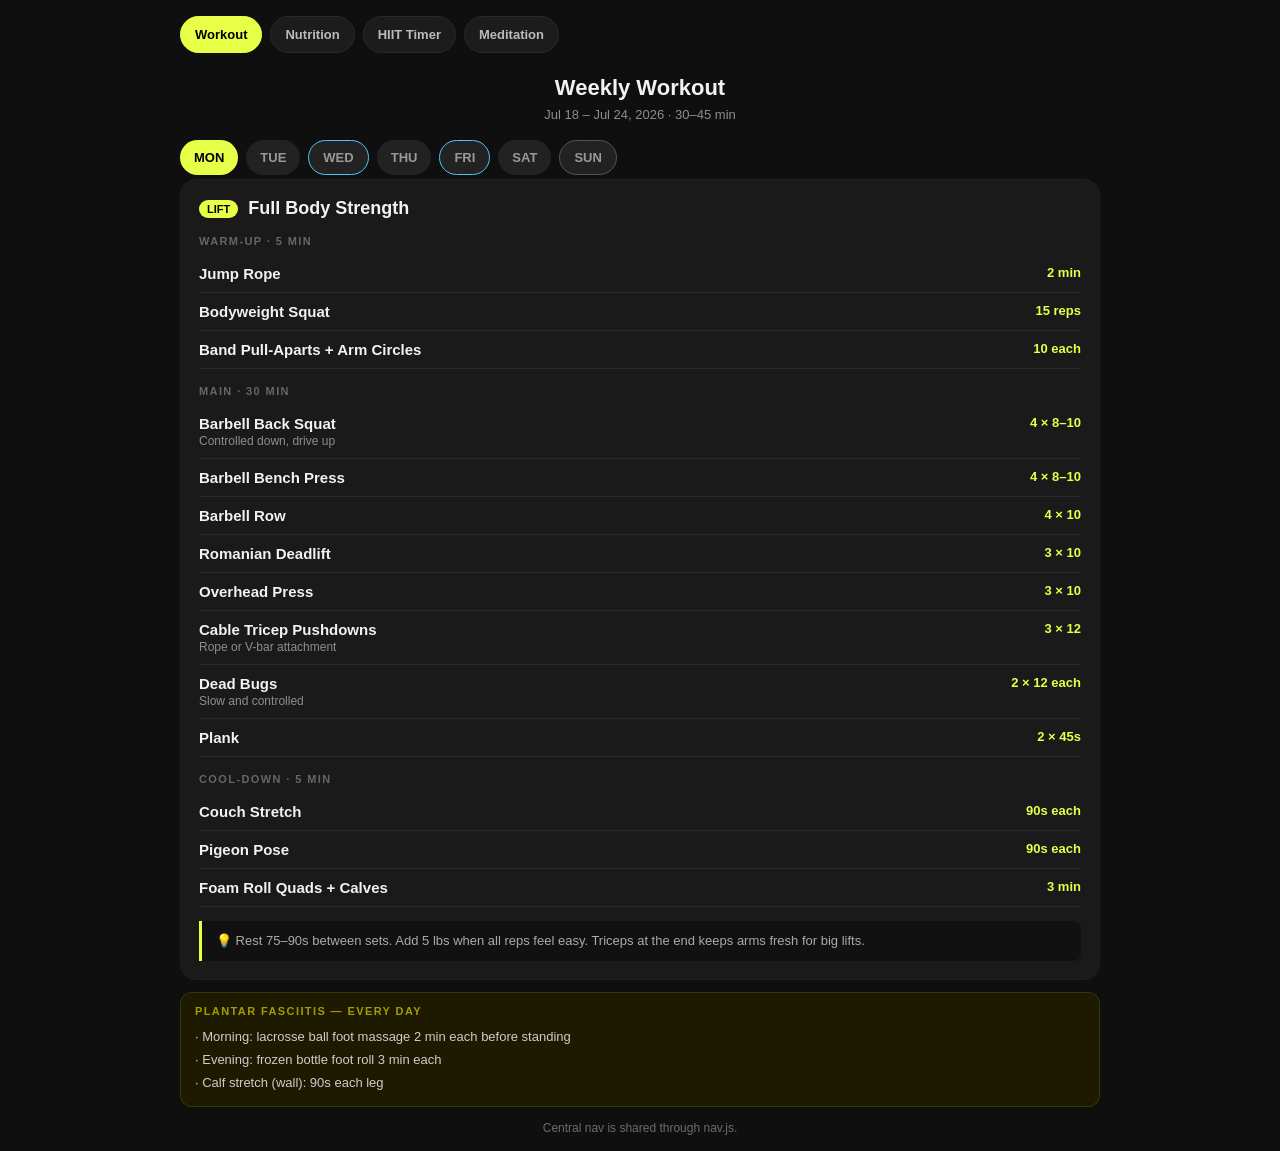
==== commit 064e094d: "Create index.html" ====
--- a/index.html
+++ b/index.html
@@ -1,311 +1,249 @@
 <!DOCTYPE html>
 <html lang="en">
 <head>
-<meta charset="UTF-8">
-<meta name="viewport" content="width=device-width, initial-scale=1.0">
-<title>Weekly Workout</title>
-<style>
-  * { box-sizing: border-box; margin: 0; padding: 0; }
-  body { font-family: -apple-system, sans-serif; background: #0f0f0f; color: #f0f0f0; padding: 16px; }
-  h1 { font-size: 20px; font-weight: 700; text-align: center; margin-bottom: 4px; color: #fff; }
-  .subtitle { text-align: center; color: #888; font-size: 13px; margin-bottom: 20px; }
-
-  .app-nav {
-    display: flex;
-    gap: 8px;
-    overflow-x: auto;
-    margin-bottom: 18px;
-    padding-bottom: 4px;
-    scrollbar-width: none;
-  }
-  .app-nav::-webkit-scrollbar { display: none; }
-  .app-link {
-    flex-shrink: 0;
-    text-decoration: none;
-    padding: 10px 14px;
-    border-radius: 999px;
-    background: #1c1c1c;
-    color: #bbb;
-    font-size: 13px;
-    font-weight: 700;
-    border: 1px solid #2a2a2a;
-  }
-  .app-link.active {
-    background: #e8ff47;
-    color: #000;
-    border-color: #e8ff47;
-  }
-
-  .day-tabs { display: flex; overflow-x: auto; gap: 6px; margin-bottom: 16px; padding-bottom: 4px; scrollbar-width: none; }
-  .day-tabs::-webkit-scrollbar { display: none; }
-  .tab { flex-shrink: 0; padding: 8px 14px; border-radius: 20px; font-size: 13px; font-weight: 600; cursor: pointer; border: none; background: #222; color: #888; transition: all 0.2s; }
-  .tab.active { background: #e8ff47; color: #000; }
-  .tab.run { border: 1px solid #4fc3f7; }
-  .tab.active.run { background: #4fc3f7; color: #000; }
-  .tab.rest { border: 1px solid #555; }
-  .tab.active.rest { background: #444; color: #fff; }
-
-  .card { background: #1a1a1a; border-radius: 16px; padding: 20px; margin-bottom: 12px; }
-  .card-header { display: flex; align-items: center; gap: 10px; margin-bottom: 14px; }
-  .badge { font-size: 11px; font-weight: 700; padding: 3px 8px; border-radius: 10px; background: #e8ff47; color: #000; }
-  .badge.run { background: #4fc3f7; }
-  .badge.rest { background: #444; color: #aaa; }
-  .badge.pull { background: #b388ff; color: #000; }
-  .card h2 { font-size: 18px; font-weight: 700; }
-  .section-label { font-size: 11px; font-weight: 700; letter-spacing: 1.5px; color: #666; text-transform: uppercase; margin-bottom: 8px; margin-top: 16px; }
-  .exercise-row { display: flex; justify-content: space-between; align-items: flex-start; padding: 10px 0; border-bottom: 1px solid #2a2a2a; }
-  .exercise-row:last-child { border-bottom: none; }
-  .ex-name { font-size: 15px; font-weight: 600; }
-  .ex-note { font-size: 12px; color: #888; margin-top: 2px; }
-  .ex-sets { font-size: 13px; color: #e8ff47; font-weight: 700; text-align: right; white-space: nowrap; margin-left: 12px; }
-  .ex-sets.run { color: #4fc3f7; }
-  .ex-sets.pull { color: #b388ff; }
-  .tip-box { background: #111; border-left: 3px solid #e8ff47; padding: 10px 14px; border-radius: 0 8px 8px 0; margin-top: 14px; font-size: 13px; color: #aaa; line-height: 1.5; }
-  .tip-box.run { border-left-color: #4fc3f7; }
-  .tip-box.rest { border-left-color: #555; }
-  .tip-box.pull { border-left-color: #b388ff; }
-  .foot-box { background: #1e1a00; border: 1px solid #e8ff4720; border-radius: 10px; padding: 12px 14px; margin-top: 12px; }
-  .foot-box .section-label { color: #a89a00; margin-top: 0; }
-  .foot-item { font-size: 13px; color: #ccc; padding: 4px 0; }
-  .hidden { display: none; }
-</style>
+  <meta charset="UTF-8" />
+  <meta name="viewport" content="width=device-width, initial-scale=1.0" />
+  <title>Weekly Workout</title>
+  <link rel="stylesheet" href="styles.css" />
 </head>
-<body>
-
-<div class="app-nav">
-  <a class="app-link active" href="index.html">Workout</a>
-  <a class="app-link" href="nutrition.html">Nutrition</a>
-  <a class="app-link" href="hiit-timer.html">HIIT Timer</a>
-</div>
-
-<h1>Weekly Workout</h1>
-<p class="subtitle">Jul 18 – Jul 24, 2026 &nbsp;·&nbsp; 30–45 min</p>
-
-<div class="day-tabs">
-  <button class="tab active" onclick="show('mon', this)">MON</button>
-  <button class="tab" onclick="show('tue', this)">TUE</button>
-  <button class="tab run" onclick="show('wed', this)">WED</button>
-  <button class="tab" onclick="show('thu', this)">THU</button>
-  <button class="tab run" onclick="show('fri', this)">FRI</button>
-  <button class="tab" onclick="show('sat', this)">SAT</button>
-  <button class="tab rest" onclick="show('sun', this)">SUN</button>
-</div>
-
-<div id="mon">
-  <div class="card">
-    <div class="card-header"><span class="badge">LIFT</span><h2>Full Body Strength</h2></div>
-    <div class="section-label">Warm-Up · 5 min</div>
-    <div class="exercise-row"><div><div class="ex-name">Jump Rope</div></div><div class="ex-sets">2 min</div></div>
-    <div class="exercise-row"><div><div class="ex-name">Bodyweight Squat</div></div><div class="ex-sets">15 reps</div></div>
-    <div class="exercise-row"><div><div class="ex-name">Band Pull-Aparts + Arm Circles</div></div><div class="ex-sets">10 each</div></div>
-    <div class="section-label">Main · 30 min</div>
-    <div class="exercise-row"><div><div class="ex-name">Barbell Back Squat</div><div class="ex-note">Controlled down, drive up</div></div><div class="ex-sets">4 × 8–10</div></div>
-    <div class="exercise-row"><div><div class="ex-name">Barbell Bench Press</div></div><div class="ex-sets">4 × 8–10</div></div>
-    <div class="exercise-row"><div><div class="ex-name">Barbell Row</div></div><div class="ex-sets">4 × 10</div></div>
-    <div class="exercise-row"><div><div class="ex-name">Romanian Deadlift</div></div><div class="ex-sets">3 × 10</div></div>
-    <div class="exercise-row"><div><div class="ex-name">Overhead Press</div></div><div class="ex-sets">3 × 10</div></div>
-    <div class="exercise-row"><div><div class="ex-name">Cable Tricep Pushdowns</div><div class="ex-note">Rope or V-bar attachment</div></div><div class="ex-sets">3 × 12</div></div>
-    <div class="exercise-row"><div><div class="ex-name">Dead Bugs</div><div class="ex-note">Slow and controlled</div></div><div class="ex-sets">2 × 12 each</div></div>
-    <div class="exercise-row"><div><div class="ex-name">Plank</div></div><div class="ex-sets">2 × 45s</div></div>
-    <div class="section-label">Cool-Down · 5 min</div>
-    <div class="exercise-row"><div><div class="ex-name">Couch Stretch</div></div><div class="ex-sets">90s each</div></div>
-    <div class="exercise-row"><div><div class="ex-name">Pigeon Pose</div></div><div class="ex-sets">90s each</div></div>
-    <div class="exercise-row"><div><div class="ex-name">Foam Roll Quads + Calves</div></div><div class="ex-sets">3 min</div></div>
-    <div class="tip-box">💡 Rest 75–90s between sets. Add 5 lbs when all reps feel easy. Triceps at the end = arms stay fresh for the big lifts.</div>
+<body data-page="workout">
+  <div class="page-wrap">
+    <div id="app-nav"></div>
+
+    <header class="hero">
+      <h1>Weekly Workout</h1>
+      <p class="subtitle">Jul 18 – Jul 24, 2026 · 30–45 min</p>
+    </header>
+
+    <div class="day-tabs">
+      <button class="tab active" onclick="showWorkoutDay('mon', this)">MON</button>
+      <button class="tab" onclick="showWorkoutDay('tue', this)">TUE</button>
+      <button class="tab run" onclick="showWorkoutDay('wed', this)">WED</button>
+      <button class="tab" onclick="showWorkoutDay('thu', this)">THU</button>
+      <button class="tab run" onclick="showWorkoutDay('fri', this)">FRI</button>
+      <button class="tab" onclick="showWorkoutDay('sat', this)">SAT</button>
+      <button class="tab rest" onclick="showWorkoutDay('sun', this)">SUN</button>
+    </div>
+
+    <div id="mon">
+      <div class="card">
+        <div class="card-header"><span class="badge">LIFT</span><h2>Full Body Strength</h2></div>
+        <div class="section-label">Warm-Up · 5 min</div>
+        <div class="exercise-row"><div><div class="ex-name">Jump Rope</div></div><div class="ex-sets">2 min</div></div>
+        <div class="exercise-row"><div><div class="ex-name">Bodyweight Squat</div></div><div class="ex-sets">15 reps</div></div>
+        <div class="exercise-row"><div><div class="ex-name">Band Pull-Aparts + Arm Circles</div></div><div class="ex-sets">10 each</div></div>
+        <div class="section-label">Main · 30 min</div>
+        <div class="exercise-row"><div><div class="ex-name">Barbell Back Squat</div><div class="ex-note">Controlled down, drive up</div></div><div class="ex-sets">4 × 8–10</div></div>
+        <div class="exercise-row"><div><div class="ex-name">Barbell Bench Press</div></div><div class="ex-sets">4 × 8–10</div></div>
+        <div class="exercise-row"><div><div class="ex-name">Barbell Row</div></div><div class="ex-sets">4 × 10</div></div>
+        <div class="exercise-row"><div><div class="ex-name">Romanian Deadlift</div></div><div class="ex-sets">3 × 10</div></div>
+        <div class="exercise-row"><div><div class="ex-name">Overhead Press</div></div><div class="ex-sets">3 × 10</div></div>
+        <div class="exercise-row"><div><div class="ex-name">Cable Tricep Pushdowns</div><div class="ex-note">Rope or V-bar attachment</div></div><div class="ex-sets">3 × 12</div></div>
+        <div class="exercise-row"><div><div class="ex-name">Dead Bugs</div><div class="ex-note">Slow and controlled</div></div><div class="ex-sets">2 × 12 each</div></div>
+        <div class="exercise-row"><div><div class="ex-name">Plank</div></div><div class="ex-sets">2 × 45s</div></div>
+        <div class="section-label">Cool-Down · 5 min</div>
+        <div class="exercise-row"><div><div class="ex-name">Couch Stretch</div></div><div class="ex-sets">90s each</div></div>
+        <div class="exercise-row"><div><div class="ex-name">Pigeon Pose</div></div><div class="ex-sets">90s each</div></div>
+        <div class="exercise-row"><div><div class="ex-name">Foam Roll Quads + Calves</div></div><div class="ex-sets">3 min</div></div>
+        <div class="tip-box">💡 Rest 75–90s between sets. Add 5 lbs when all reps feel easy. Triceps at the end keeps arms fresh for big lifts.</div>
+      </div>
+      <div class="foot-box">
+        <div class="section-label">Plantar Fasciitis — Every Day</div>
+        <div class="foot-item">· Morning: lacrosse ball foot massage 2 min each before standing</div>
+        <div class="foot-item">· Evening: frozen bottle foot roll 3 min each</div>
+        <div class="foot-item">· Calf stretch (wall): 90s each leg</div>
+      </div>
+    </div>
+
+    <div id="tue" class="hidden">
+      <div class="card">
+        <div class="card-header"><span class="badge pull">PULL</span><h2>Upper Pull Focus</h2></div>
+        <div class="section-label">Warm-Up · 5 min</div>
+        <div class="exercise-row"><div><div class="ex-name">Band Pull-Aparts</div></div><div class="ex-sets">2 × 20</div></div>
+        <div class="exercise-row"><div><div class="ex-name">Scapular Pull-Ups</div><div class="ex-note">Dead hang, shrug shoulder blades down</div></div><div class="ex-sets">2 × 8</div></div>
+        <div class="exercise-row"><div><div class="ex-name">Arm Swings</div></div><div class="ex-sets">10 each</div></div>
+        <div class="section-label">Main · 30 min</div>
+        <div class="exercise-row"><div><div class="ex-name">Band-Assisted Pull-Ups</div><div class="ex-note">Full range — chin over bar, slow down</div></div><div class="ex-sets pull">4 × 6–8</div></div>
+        <div class="exercise-row"><div><div class="ex-name">Lat Pulldown (Wide Grip)</div><div class="ex-note">Pull to upper chest</div></div><div class="ex-sets pull">4 × 10–12</div></div>
+        <div class="exercise-row"><div><div class="ex-name">Cable Seated Row</div><div class="ex-note">Squeeze shoulder blades</div></div><div class="ex-sets pull">3 × 12</div></div>
+        <div class="exercise-row"><div><div class="ex-name">Lat Pulldown (Close Grip)</div><div class="ex-note">More mid-back, stay upright</div></div><div class="ex-sets pull">3 × 12</div></div>
+        <div class="exercise-row"><div><div class="ex-name">Face Pulls</div><div class="ex-note">Pull to face, elbows high</div></div><div class="ex-sets pull">3 × 15</div></div>
+        <div class="exercise-row"><div><div class="ex-name">Overhead Tricep Extension</div><div class="ex-note">Cable or KB</div></div><div class="ex-sets">2 × 12</div></div>
+        <div class="exercise-row"><div><div class="ex-name">Curl Bar Curls</div><div class="ex-note">Slow, no swinging</div></div><div class="ex-sets">2 × 10</div></div>
+        <div class="exercise-row"><div><div class="ex-name">Hanging Knee Raises</div></div><div class="ex-sets">3 × 12</div></div>
+        <div class="section-label">Cool-Down · 5 min</div>
+        <div class="exercise-row"><div><div class="ex-name">Lat Stretch (hanging)</div></div><div class="ex-sets">60s each</div></div>
+        <div class="exercise-row"><div><div class="ex-name">Thread the Needle</div></div><div class="ex-sets">60s each</div></div>
+        <div class="exercise-row"><div><div class="ex-name">Child's Pose</div></div><div class="ex-sets">2 min</div></div>
+        <div class="tip-box pull">💡 Pull-ups first while fresh. Biceps at the end because rows and pulldowns already hit them hard.</div>
+      </div>
+      <div class="foot-box">
+        <div class="section-label">Plantar Fasciitis — Every Day</div>
+        <div class="foot-item">· Morning: lacrosse ball foot massage 2 min each before standing</div>
+        <div class="foot-item">· Evening: frozen bottle foot roll 3 min each</div>
+        <div class="foot-item">· Calf stretch (wall): 90s each leg</div>
+      </div>
+    </div>
+
+    <div id="wed" class="hidden">
+      <div class="card">
+        <div class="card-header"><span class="badge run">RUN</span><h2>Easy Run</h2></div>
+        <div class="section-label">Pre-Run · 5 min</div>
+        <div class="exercise-row"><div><div class="ex-name">Lacrosse Ball Foot Massage</div></div><div class="ex-sets">2 min each</div></div>
+        <div class="exercise-row"><div><div class="ex-name">Ankle Circles</div></div><div class="ex-sets">20 each</div></div>
+        <div class="exercise-row"><div><div class="ex-name">Leg Swings</div></div><div class="ex-sets">10 each</div></div>
+        <div class="exercise-row"><div><div class="ex-name">Walk Warm-Up</div></div><div class="ex-sets">3 min</div></div>
+        <div class="section-label">Run</div>
+        <div class="exercise-row"><div><div class="ex-name">Easy Run</div><div class="ex-note">Conversational pace</div></div><div class="ex-sets run">4–5 miles</div></div>
+        <div class="section-label">Post-Run · 10 min</div>
+        <div class="exercise-row"><div><div class="ex-name">Walk Cool-Down</div></div><div class="ex-sets">5 min</div></div>
+        <div class="exercise-row"><div><div class="ex-name">Calf Stretch (straight + bent knee)</div></div><div class="ex-sets">90s each</div></div>
+        <div class="exercise-row"><div><div class="ex-name">Hip Flexor Stretch</div></div><div class="ex-sets">60s each</div></div>
+        <div class="exercise-row"><div><div class="ex-name">Foam Roll Calves + Quads</div></div><div class="ex-sets">5 min</div></div>
+        <div class="exercise-row"><div><div class="ex-name">Ice Feet if needed</div></div><div class="ex-sets">10 min</div></div>
+        <div class="tip-box run">💡 Easy means easy. If ankles feel off, cut to 3 miles. Never skip post-run foot work.</div>
+      </div>
+      <div class="foot-box">
+        <div class="section-label">Plantar Fasciitis — Every Day</div>
+        <div class="foot-item">· Morning: lacrosse ball foot massage 2 min each before standing</div>
+        <div class="foot-item">· Evening: frozen bottle foot roll 3 min each</div>
+        <div class="foot-item">· Calf stretch (wall): 90s each leg</div>
+      </div>
+    </div>
+
+    <div id="thu" class="hidden">
+      <div class="card">
+        <div class="card-header"><span class="badge">LIFT</span><h2>Full Body Strength</h2></div>
+        <div class="section-label">Warm-Up · 5 min</div>
+        <div class="exercise-row"><div><div class="ex-name">Jump Rope</div></div><div class="ex-sets">2 min</div></div>
+        <div class="exercise-row"><div><div class="ex-name">Bodyweight Squat</div></div><div class="ex-sets">15 reps</div></div>
+        <div class="exercise-row"><div><div class="ex-name">Band Pull-Aparts + Arm Circles</div></div><div class="ex-sets">10 each</div></div>
+        <div class="section-label">Main · 30 min</div>
+        <div class="exercise-row"><div><div class="ex-name">Barbell Back Squat</div></div><div class="ex-sets">4 × 8–10</div></div>
+        <div class="exercise-row"><div><div class="ex-name">Barbell Bench Press</div></div><div class="ex-sets">4 × 8–10</div></div>
+        <div class="exercise-row"><div><div class="ex-name">Barbell Row</div></div><div class="ex-sets">4 × 10</div></div>
+        <div class="exercise-row"><div><div class="ex-name">Romanian Deadlift</div></div><div class="ex-sets">3 × 10</div></div>
+        <div class="exercise-row"><div><div class="ex-name">Overhead Press</div></div><div class="ex-sets">3 × 10</div></div>
+        <div class="exercise-row"><div><div class="ex-name">Cable Tricep Pushdowns</div><div class="ex-note">Rope or V-bar</div></div><div class="ex-sets">3 × 12</div></div>
+        <div class="exercise-row"><div><div class="ex-name">Dead Bugs</div></div><div class="ex-sets">2 × 12 each</div></div>
+        <div class="exercise-row"><div><div class="ex-name">Plank</div></div><div class="ex-sets">2 × 45s</div></div>
+        <div class="section-label">Cool-Down · 5 min</div>
+        <div class="exercise-row"><div><div class="ex-name">Couch Stretch</div></div><div class="ex-sets">90s each</div></div>
+        <div class="exercise-row"><div><div class="ex-name">Pigeon Pose</div></div><div class="ex-sets">90s each</div></div>
+        <div class="exercise-row"><div><div class="ex-name">Foam Roll Quads + Calves</div></div><div class="ex-sets">3 min</div></div>
+        <div class="tip-box">💡 Aim to beat Monday by 5 lbs on at least one lift.</div>
+      </div>
+      <div class="foot-box">
+        <div class="section-label">Plantar Fasciitis — Every Day</div>
+        <div class="foot-item">· Morning: lacrosse ball foot massage 2 min each before standing</div>
+        <div class="foot-item">· Evening: frozen bottle foot roll 3 min each</div>
+        <div class="foot-item">· Calf stretch (wall): 90s each leg</div>
+      </div>
+    </div>
+
+    <div id="fri" class="hidden">
+      <div class="card">
+        <div class="card-header"><span class="badge run">RUN</span><h2>Workout Run</h2></div>
+        <div class="section-label">Pre-Run · 5 min</div>
+        <div class="exercise-row"><div><div class="ex-name">Lacrosse Ball Foot Massage</div></div><div class="ex-sets">2 min each</div></div>
+        <div class="exercise-row"><div><div class="ex-name">Ankle Circles</div></div><div class="ex-sets">20 each</div></div>
+        <div class="exercise-row"><div><div class="ex-name">Leg Swings</div></div><div class="ex-sets">10 each</div></div>
+        <div class="exercise-row"><div><div class="ex-name">Walk Warm-Up</div></div><div class="ex-sets">3 min</div></div>
+        <div class="section-label">Run Options — Pick One</div>
+        <div class="exercise-row"><div><div class="ex-name">Option A · Easy Miles</div><div class="ex-note">If legs are tired from Thu lift</div></div><div class="ex-sets run">4 miles easy</div></div>
+        <div class="exercise-row"><div><div class="ex-name">Option B · Tempo</div><div class="ex-note">10 min easy · 20 min comfortably hard · 10 min easy</div></div><div class="ex-sets run">4–5 miles</div></div>
+        <div class="section-label">Post-Run · 10 min</div>
+        <div class="exercise-row"><div><div class="ex-name">Walk Cool-Down</div></div><div class="ex-sets">5 min</div></div>
+        <div class="exercise-row"><div><div class="ex-name">Calf Stretch</div></div><div class="ex-sets">90s each</div></div>
+        <div class="exercise-row"><div><div class="ex-name">Hip Flexor Stretch</div></div><div class="ex-sets">60s each</div></div>
+        <div class="exercise-row"><div><div class="ex-name">Foam Roll Calves + Quads</div></div><div class="ex-sets">5 min</div></div>
+        <div class="tip-box run">💡 Alternate weekly: easy Friday, then tempo Friday. Tired legs = easy day, no guilt.</div>
+      </div>
+      <div class="foot-box">
+        <div class="section-label">Plantar Fasciitis — Every Day</div>
+        <div class="foot-item">· Morning: lacrosse ball foot massage 2 min each before standing</div>
+        <div class="foot-item">· Evening: frozen bottle foot roll 3 min each</div>
+        <div class="foot-item">· Calf stretch (wall): 90s each leg</div>
+      </div>
+    </div>
+
+    <div id="sat" class="hidden">
+      <div class="card">
+        <div class="card-header"><span class="badge">CIRCUIT</span><h2>KB + Pull-Up Circuit</h2></div>
+        <div class="section-label">Warm-Up · 5 min</div>
+        <div class="exercise-row"><div><div class="ex-name">Jump Rope</div></div><div class="ex-sets">2 min</div></div>
+        <div class="exercise-row"><div><div class="ex-name">Inchworms</div></div><div class="ex-sets">8 reps</div></div>
+        <div class="exercise-row"><div><div class="ex-name">Hip Circles + Leg Swings</div></div><div class="ex-sets">10 each</div></div>
+        <div class="section-label">Circuit · 4 Rounds (40s on / 20s off)</div>
+        <div class="exercise-row"><div><div class="ex-name">KB Swings (45 lb)</div></div><div class="ex-sets">40s</div></div>
+        <div class="exercise-row"><div><div class="ex-name">Band-Assisted Pull-Ups</div></div><div class="ex-sets pull">40s</div></div>
+        <div class="exercise-row"><div><div class="ex-name">Push-Ups</div></div><div class="ex-sets">40s</div></div>
+        <div class="exercise-row"><div><div class="ex-name">Goblet Squat (KB 35)</div></div><div class="ex-sets">40s</div></div>
+        <div class="exercise-row"><div><div class="ex-name">Cable Tricep Pushdowns</div></div><div class="ex-sets">40s</div></div>
+        <div class="exercise-row"><div><div class="ex-name">Reverse Lunges (KB 35 each)</div></div><div class="ex-sets">40s</div></div>
+        <div class="exercise-row"><div><div class="ex-name">Lat Pulldown or Renegade Rows</div></div><div class="ex-sets pull">40s</div></div>
+        <div class="exercise-row"><div><div class="ex-name">Plank Hold</div></div><div class="ex-sets">40s</div></div>
+        <div class="section-label">Rest 90s between rounds</div>
+        <div class="section-label">Finisher</div>
+        <div class="exercise-row"><div><div class="ex-name">50 KB Swings (35 lb)</div><div class="ex-note">Break as needed</div></div><div class="ex-sets">1 set</div></div>
+        <div class="exercise-row"><div><div class="ex-name">Max Pull-Ups</div><div class="ex-note">Band-assisted near failure</div></div><div class="ex-sets pull">1 set</div></div>
+        <div class="exercise-row"><div><div class="ex-name">Hollow Body Hold</div></div><div class="ex-sets">3 × 30s</div></div>
+        <div class="section-label">Cool-Down · 5 min</div>
+        <div class="exercise-row"><div><div class="ex-name">Lat Stretch (hanging)</div></div><div class="ex-sets">60s each</div></div>
+        <div class="exercise-row"><div><div class="ex-name">Hip Flexor Stretch</div></div><div class="ex-sets">90s each</div></div>
+        <div class="exercise-row"><div><div class="ex-name">Pigeon Pose</div></div><div class="ex-sets">90s each</div></div>
+        <div class="tip-box pull">💡 Pull-ups in every round. Mix cable tower and lat pulldown if needed.</div>
+      </div>
+      <div class="foot-box">
+        <div class="section-label">Plantar Fasciitis — Every Day</div>
+        <div class="foot-item">· Morning: lacrosse ball foot massage 2 min each before standing</div>
+        <div class="foot-item">· Evening: frozen bottle foot roll 3 min each</div>
+        <div class="foot-item">· Calf stretch (wall): 90s each leg</div>
+      </div>
+    </div>
+
+    <div id="sun" class="hidden">
+      <div class="card">
+        <div class="card-header"><span class="badge rest">RECOVER</span><h2>Long Run or Full Rest</h2></div>
+        <div class="section-label">Option A — Long Run</div>
+        <div class="exercise-row"><div><div class="ex-name">Easy Long Run</div><div class="ex-note">Very easy pace</div></div><div class="ex-sets run">5–7 miles</div></div>
+        <div class="section-label">Option B — Active Recovery</div>
+        <div class="exercise-row"><div><div class="ex-name">Walk</div></div><div class="ex-sets">20–30 min</div></div>
+        <div class="section-label">Mobility Flow · 20 min</div>
+        <div class="exercise-row"><div><div class="ex-name">Foam Roll Full Body</div></div><div class="ex-sets">10 min</div></div>
+        <div class="exercise-row"><div><div class="ex-name">Cat-Cow</div></div><div class="ex-sets">10 reps</div></div>
+        <div class="exercise-row"><div><div class="ex-name">Downward Dog to Cobra</div></div><div class="ex-sets">8 reps</div></div>
+        <div class="exercise-row"><div><div class="ex-name">Pigeon Pose</div></div><div class="ex-sets">3 min each</div></div>
+        <div class="exercise-row"><div><div class="ex-name">Seated Forward Fold</div></div><div class="ex-sets">3 min</div></div>
+        <div class="exercise-row"><div><div class="ex-name">Supine Twist</div></div><div class="ex-sets">2 min each</div></div>
+        <div class="exercise-row"><div><div class="ex-name">Legs Up the Wall</div></div><div class="ex-sets">5 min</div></div>
+        <div class="section-label">Recovery</div>
+        <div class="exercise-row"><div><div class="ex-name">Sauna</div></div><div class="ex-sets">15 min</div></div>
+        <div class="exercise-row"><div><div class="ex-name">Cold Plunge</div></div><div class="ex-sets">2–3 min</div></div>
+        <div class="exercise-row"><div><div class="ex-name">Theragun</div><div class="ex-note">Quads, calves, glutes</div></div><div class="ex-sets">10 min</div></div>
+        <div class="tip-box rest">💡 Sunday is sacred. The mobility keeps you running and lifting pain-free all week.</div>
+      </div>
+      <div class="foot-box">
+        <div class="section-label">Plantar Fasciitis — Every Day</div>
+        <div class="foot-item">· Morning: lacrosse ball foot massage 2 min each before standing</div>
+        <div class="foot-item">· Evening: frozen bottle foot roll 3 min each</div>
+        <div class="foot-item">· Calf stretch (wall): 90s each leg</div>
+      </div>
+    </div>
+
+    <p class="footer-note">Central nav is shared through nav.js.</p>
   </div>
-  <div class="foot-box">
-    <div class="section-label">🦶 Plantar Fasciitis — Every Day</div>
-    <div class="foot-item">· Morning: Lacrosse ball foot massage 2 min each before standing</div>
-    <div class="foot-item">· Evening: Frozen bottle foot roll 3 min each</div>
-    <div class="foot-item">· Calf stretch (wall): 90s each leg</div>
-  </div>
-</div>
-
-<div id="tue" class="hidden">
-  <div class="card">
-    <div class="card-header"><span class="badge pull">PULL</span><h2>Upper Pull Focus</h2></div>
-    <div class="section-label">Warm-Up · 5 min</div>
-    <div class="exercise-row"><div><div class="ex-name">Band Pull-Aparts</div></div><div class="ex-sets">2 × 20</div></div>
-    <div class="exercise-row"><div><div class="ex-name">Scapular Pull-Ups</div><div class="ex-note">Dead hang, shrug shoulder blades down</div></div><div class="ex-sets">2 × 8</div></div>
-    <div class="exercise-row"><div><div class="ex-name">Arm Swings</div></div><div class="ex-sets">10 each</div></div>
-    <div class="section-label">Main · 30 min</div>
-    <div class="exercise-row"><div><div class="ex-name">Band-Assisted Pull-Ups</div><div class="ex-note">Full range — chin over bar, slow down</div></div><div class="ex-sets pull">4 × 6–8</div></div>
-    <div class="exercise-row"><div><div class="ex-name">Lat Pulldown (Wide Grip)</div><div class="ex-note">Pull to upper chest</div></div><div class="ex-sets pull">4 × 10–12</div></div>
-    <div class="exercise-row"><div><div class="ex-name">Cable Seated Row</div><div class="ex-note">Squeeze shoulder blades</div></div><div class="ex-sets pull">3 × 12</div></div>
-    <div class="exercise-row"><div><div class="ex-name">Lat Pulldown (Close Grip)</div><div class="ex-note">More mid-back, stay upright</div></div><div class="ex-sets pull">3 × 12</div></div>
-    <div class="exercise-row"><div><div class="ex-name">Face Pulls</div><div class="ex-note">Pull to face, elbows high — great for posture</div></div><div class="ex-sets pull">3 × 15</div></div>
-    <div class="exercise-row"><div><div class="ex-name">Overhead Tricep Extension</div><div class="ex-note">Cable or KB — stretch at top</div></div><div class="ex-sets">2 × 12</div></div>
-    <div class="exercise-row"><div><div class="ex-name">Curl Bar Curls</div><div class="ex-note">Slow, no swinging</div></div><div class="ex-sets">2 × 10</div></div>
-    <div class="exercise-row"><div><div class="ex-name">Hanging Knee Raises</div><div class="ex-note">From pull-up bar</div></div><div class="ex-sets">3 × 12</div></div>
-    <div class="section-label">Cool-Down · 5 min</div>
-    <div class="exercise-row"><div><div class="ex-name">Lat Stretch (hanging)</div></div><div class="ex-sets">60s each</div></div>
-    <div class="exercise-row"><div><div class="ex-name">Thread the Needle</div></div><div class="ex-sets">60s each</div></div>
-    <div class="exercise-row"><div><div class="ex-name">Child's Pose</div></div><div class="ex-sets">2 min</div></div>
-    <div class="tip-box pull">💡 Pull-ups first while fresh. Biceps at the end — 2 sets is plenty since rows and pulldowns already hit them hard.</div>
-  </div>
-  <div class="foot-box">
-    <div class="section-label">🦶 Plantar Fasciitis — Every Day</div>
-    <div class="foot-item">· Morning: Lacrosse ball foot massage 2 min each before standing</div>
-    <div class="foot-item">· Evening: Frozen bottle foot roll 3 min each</div>
-    <div class="foot-item">· Calf stretch (wall): 90s each leg</div>
-  </div>
-</div>
-
-<div id="wed" class="hidden">
-  <div class="card">
-    <div class="card-header"><span class="badge run">RUN</span><h2>Easy Run</h2></div>
-    <div class="section-label">Pre-Run · 5 min</div>
-    <div class="exercise-row"><div><div class="ex-name">Lacrosse Ball Foot Massage</div></div><div class="ex-sets">2 min each</div></div>
-    <div class="exercise-row"><div><div class="ex-name">Ankle Circles</div></div><div class="ex-sets">20 each</div></div>
-    <div class="exercise-row"><div><div class="ex-name">Leg Swings</div></div><div class="ex-sets">10 each</div></div>
-    <div class="exercise-row"><div><div class="ex-name">Walk Warm-Up</div></div><div class="ex-sets">3 min</div></div>
-    <div class="section-label">Run</div>
-    <div class="exercise-row"><div><div class="ex-name">Easy Run</div><div class="ex-note">Conversational pace — you can talk in full sentences</div></div><div class="ex-sets run">4–5 miles</div></div>
-    <div class="section-label">Post-Run · 10 min</div>
-    <div class="exercise-row"><div><div class="ex-name">Walk Cool-Down</div></div><div class="ex-sets">5 min</div></div>
-    <div class="exercise-row"><div><div class="ex-name">Calf Stretch (straight + bent knee)</div></div><div class="ex-sets">90s each</div></div>
-    <div class="exercise-row"><div><div class="ex-name">Hip Flexor Stretch</div></div><div class="ex-sets">60s each</div></div>
-    <div class="exercise-row"><div><div class="ex-name">Foam Roll Calves + Quads</div></div><div class="ex-sets">5 min</div></div>
-    <div class="exercise-row"><div><div class="ex-name">Ice Feet if needed</div></div><div class="ex-sets">10 min</div></div>
-    <div class="tip-box run">💡 Easy means easy. If ankles feel off, cut to 3 miles. Never skip the post-run foot work.</div>
-  </div>
-  <div class="foot-box">
-    <div class="section-label">🦶 Plantar Fasciitis — Every Day</div>
-    <div class="foot-item">· Morning: Lacrosse ball foot massage 2 min each before standing</div>
-    <div class="foot-item">· Evening: Frozen bottle foot roll 3 min each</div>
-    <div class="foot-item">· Calf stretch (wall): 90s each leg</div>
-  </div>
-</div>
-
-<div id="thu" class="hidden">
-  <div class="card">
-    <div class="card-header"><span class="badge">LIFT</span><h2>Full Body Strength</h2></div>
-    <div class="section-label">Warm-Up · 5 min</div>
-    <div class="exercise-row"><div><div class="ex-name">Jump Rope</div></div><div class="ex-sets">2 min</div></div>
-    <div class="exercise-row"><div><div class="ex-name">Bodyweight Squat</div></div><div class="ex-sets">15 reps</div></div>
-    <div class="exercise-row"><div><div class="ex-name">Band Pull-Aparts + Arm Circles</div></div><div class="ex-sets">10 each</div></div>
-    <div class="section-label">Main · 30 min</div>
-    <div class="exercise-row"><div><div class="ex-name">Barbell Back Squat</div></div><div class="ex-sets">4 × 8–10</div></div>
-    <div class="exercise-row"><div><div class="ex-name">Barbell Bench Press</div></div><div class="ex-sets">4 × 8–10</div></div>
-    <div class="exercise-row"><div><div class="ex-name">Barbell Row</div></div><div class="ex-sets">4 × 10</div></div>
-    <div class="exercise-row"><div><div class="ex-name">Romanian Deadlift</div></div><div class="ex-sets">3 × 10</div></div>
-    <div class="exercise-row"><div><div class="ex-name">Overhead Press</div></div><div class="ex-sets">3 × 10</div></div>
-    <div class="exercise-row"><div><div class="ex-name">Cable Tricep Pushdowns</div><div class="ex-note">Rope or V-bar attachment</div></div><div class="ex-sets">3 × 12</div></div>
-    <div class="exercise-row"><div><div class="ex-name">Dead Bugs</div></div><div class="ex-sets">2 × 12 each</div></div>
-    <div class="exercise-row"><div><div class="ex-name">Plank</div></div><div class="ex-sets">2 × 45s</div></div>
-    <div class="section-label">Cool-Down · 5 min</div>
-    <div class="exercise-row"><div><div class="ex-name">Couch Stretch</div></div><div class="ex-sets">90s each</div></div>
-    <div class="exercise-row"><div><div class="ex-name">Pigeon Pose</div></div><div class="ex-sets">90s each</div></div>
-    <div class="exercise-row"><div><div class="ex-name">Foam Roll Quads + Calves</div></div><div class="ex-sets">3 min</div></div>
-    <div class="tip-box">💡 Same as Monday. Aim to beat last session by 5 lbs on at least one lift.</div>
-  </div>
-  <div class="foot-box">
-    <div class="section-label">🦶 Plantar Fasciitis — Every Day</div>
-    <div class="foot-item">· Morning: Lacrosse ball foot massage 2 min each before standing</div>
-    <div class="foot-item">· Evening: Frozen bottle foot roll 3 min each</div>
-    <div class="foot-item">· Calf stretch (wall): 90s each leg</div>
-  </div>
-</div>
-
-<div id="fri" class="hidden">
-  <div class="card">
-    <div class="card-header"><span class="badge run">RUN</span><h2>Workout Run</h2></div>
-    <div class="section-label">Pre-Run · 5 min</div>
-    <div class="exercise-row"><div><div class="ex-name">Lacrosse Ball Foot Massage</div></div><div class="ex-sets">2 min each</div></div>
-    <div class="exercise-row"><div><div class="ex-name">Ankle Circles</div></div><div class="ex-sets">20 each</div></div>
-    <div class="exercise-row"><div><div class="ex-name">Leg Swings</div></div><div class="ex-sets">10 each</div></div>
-    <div class="exercise-row"><div><div class="ex-name">Walk Warm-Up</div></div><div class="ex-sets">3 min</div></div>
-    <div class="section-label">Run Options — Pick One</div>
-    <div class="exercise-row"><div><div class="ex-name">Option A · Easy Miles</div><div class="ex-note">If legs are tired from Thu lift</div></div><div class="ex-sets run">4 miles easy</div></div>
-    <div class="exercise-row"><div><div class="ex-name">Option B · Tempo</div><div class="ex-note">10 min easy · 20 min comfortably hard · 10 min easy</div></div><div class="ex-sets run">4–5 miles</div></div>
-    <div class="section-label">Post-Run · 10 min</div>
-    <div class="exercise-row"><div><div class="ex-name">Walk Cool-Down</div></div><div class="ex-sets">5 min</div></div>
-    <div class="exercise-row"><div><div class="ex-name">Calf Stretch</div></div><div class="ex-sets">90s each</div></div>
-    <div class="exercise-row"><div><div class="ex-name">Hip Flexor Stretch</div></div><div class="ex-sets">60s each</div></div>
-    <div class="exercise-row"><div><div class="ex-name">Foam Roll Calves + Quads</div></div><div class="ex-sets">5 min</div></div>
-    <div class="tip-box run">💡 Alternate weekly: Easy one Friday, Tempo the next. Tired legs = easy day, no guilt.</div>
-  </div>
-  <div class="foot-box">
-    <div class="section-label">🦶 Plantar Fasciitis — Every Day</div>
-    <div class="foot-item">· Morning: Lacrosse ball foot massage 2 min each before standing</div>
-    <div class="foot-item">· Evening: Frozen bottle foot roll 3 min each</div>
-    <div class="foot-item">· Calf stretch (wall): 90s each leg</div>
-  </div>
-</div>
-
-<div id="sat" class="hidden">
-  <div class="card">
-    <div class="card-header"><span class="badge">CIRCUIT</span><h2>KB + Pull-Up Circuit</h2></div>
-    <div class="section-label">Warm-Up · 5 min</div>
-    <div class="exercise-row"><div><div class="ex-name">Jump Rope</div></div><div class="ex-sets">2 min</div></div>
-    <div class="exercise-row"><div><div class="ex-name">Inchworms</div></div><div class="ex-sets">8 reps</div></div>
-    <div class="exercise-row"><div><div class="ex-name">Hip Circles + Leg Swings</div></div><div class="ex-sets">10 each</div></div>
-    <div class="section-label">Circuit · 4 Rounds (40s on / 20s off)</div>
-    <div class="exercise-row"><div><div class="ex-name">KB Swings (45 lb)</div></div><div class="ex-sets">40s</div></div>
-    <div class="exercise-row"><div><div class="ex-name">Band-Assisted Pull-Ups</div><div class="ex-note">Full range every rep</div></div><div class="ex-sets pull">40s</div></div>
-    <div class="exercise-row"><div><div class="ex-name">Push-Ups</div></div><div class="ex-sets">40s</div></div>
-    <div class="exercise-row"><div><div class="ex-name">Goblet Squat (KB 35)</div></div><div class="ex-sets">40s</div></div>
-    <div class="exercise-row"><div><div class="ex-name">Cable Tricep Pushdowns</div></div><div class="ex-sets">40s</div></div>
-    <div class="exercise-row"><div><div class="ex-name">Reverse Lunges (KB 35 each)</div></div><div class="ex-sets">40s</div></div>
-    <div class="exercise-row"><div><div class="ex-name">Lat Pulldown or Renegade Rows</div></div><div class="ex-sets pull">40s</div></div>
-    <div class="exercise-row"><div><div class="ex-name">Plank Hold</div></div><div class="ex-sets">40s</div></div>
-    <div class="section-label">Rest 90s between rounds</div>
-    <div class="section-label">Finisher</div>
-    <div class="exercise-row"><div><div class="ex-name">50 KB Swings (35 lb)</div><div class="ex-note">Break as needed</div></div><div class="ex-sets">1 set</div></div>
-    <div class="exercise-row"><div><div class="ex-name">Max Pull-Ups</div><div class="ex-note">Band-assisted — one final set to near failure</div></div><div class="ex-sets pull">1 set</div></div>
-    <div class="exercise-row"><div><div class="ex-name">Hollow Body Hold</div></div><div class="ex-sets">3 × 30s</div></div>
-    <div class="section-label">Cool-Down · 5 min</div>
-    <div class="exercise-row"><div><div class="ex-name">Lat Stretch (hanging)</div></div><div class="ex-sets">60s each</div></div>
-    <div class="exercise-row"><div><div class="ex-name">Hip Flexor Stretch</div></div><div class="ex-sets">90s each</div></div>
-    <div class="exercise-row"><div><div class="ex-name">Pigeon Pose</div></div><div class="ex-sets">90s each</div></div>
-    <div class="tip-box pull">💡 Pull-ups in every round. Cable tower and lat pulldown fair game too — mix it up.</div>
-  </div>
-  <div class="foot-box">
-    <div class="section-label">🦶 Plantar Fasciitis — Every Day</div>
-    <div class="foot-item">· Morning: Lacrosse ball foot massage 2 min each before standing</div>
-    <div class="foot-item">· Evening: Frozen bottle foot roll 3 min each</div>
-    <div class="foot-item">· Calf stretch (wall): 90s each leg</div>
-  </div>
-</div>
-
-<div id="sun" class="hidden">
-  <div class="card">
-    <div class="card-header"><span class="badge rest">RECOVER</span><h2>Long Run or Full Rest</h2></div>
-    <div class="section-label">Option A — Long Run (if feeling good)</div>
-    <div class="exercise-row"><div><div class="ex-name">Easy Long Run</div><div class="ex-note">Very easy pace — builds base for Sept half marathon</div></div><div class="ex-sets run">5–7 miles</div></div>
-    <div class="section-label">Option B — Active Recovery (if tired)</div>
-    <div class="exercise-row"><div><div class="ex-name">Walk</div></div><div class="ex-sets">20–30 min</div></div>
-    <div class="section-label">Mobility Flow · 20 min</div>
-    <div class="exercise-row"><div><div class="ex-name">Foam Roll Full Body</div></div><div class="ex-sets">10 min</div></div>
-    <div class="exercise-row"><div><div class="ex-name">Cat-Cow</div></div><div class="ex-sets">10 reps</div></div>
-    <div class="exercise-row"><div><div class="ex-name">Downward Dog to Cobra</div></div><div class="ex-sets">8 reps</div></div>
-    <div class="exercise-row"><div><div class="ex-name">Pigeon Pose</div></div><div class="ex-sets">3 min each</div></div>
-    <div class="exercise-row"><div><div class="ex-name">Seated Forward Fold</div></div><div class="ex-sets">3 min</div></div>
-    <div class="exercise-row"><div><div class="ex-name">Supine Twist</div></div><div class="ex-sets">2 min each</div></div>
-    <div class="exercise-row"><div><div class="ex-name">Legs Up the Wall</div></div><div class="ex-sets">5 min</div></div>
-    <div class="section-label">Recovery</div>
-    <div class="exercise-row"><div><div class="ex-name">Sauna</div></div><div class="ex-sets">15 min</div></div>
-    <div class="exercise-row"><div><div class="ex-name">Cold Plunge</div></div><div class="ex-sets">2–3 min</div></div>
-    <div class="exercise-row"><div><div class="ex-name">Theragun</div><div class="ex-note">Quads, calves, glutes — any tight spots</div></div><div class="ex-sets">10 min</div></div>
-    <div class="tip-box rest">💡 Sunday is sacred. Don't skip the mobility — it keeps you running and lifting pain-free all week.</div>
-  </div>
-  <div class="foot-box">
-    <div class="section-label">🦶 Plantar Fasciitis — Every Day</div>
-    <div class="foot-item">· Morning: Lacrosse ball foot massage 2 min each before standing</div>
-    <div class="foot-item">· Evening: Frozen bottle foot roll 3 min each</div>
-    <div class="foot-item">· Calf stretch (wall): 90s each leg</div>
-  </div>
-</div>
-
-<script>
-function show(id, tab) {
-  ['mon','tue','wed','thu','fri','sat','sun'].forEach(d => {
-    document.getElementById(d).classList.add('hidden');
-  });
-  document.getElementById(id).classList.remove('hidden');
-  document.querySelectorAll('.tab').forEach(t => t.classList.remove('active'));
-  tab.classList.add('active');
-}
-</script>
+
+  <script src="nav.js"></script>
+  <script>
+    function showWorkoutDay(id, btn) {
+      ['mon','tue','wed','thu','fri','sat','sun'].forEach(day => {
+        document.getElementById(day).classList.add('hidden');
+      });
+      document.getElementById(id).classList.remove('hidden');
+      document.querySelectorAll('.tab').forEach(tab => tab.classList.remove('active'));
+      btn.classList.add('active');
+    }
+  </script>
 </body>
 </html>
--- a/styles.css
+++ b/styles.css
@@ -0,0 +1,411 @@
+:root{
+  --bg:#0f0f0f;
+  --panel:#1a1a1a;
+  --panel-2:#111;
+  --line:#2a2a2a;
+  --text:#f2f2f2;
+  --muted:#8e8e8e;
+  --lime:#e8ff47;
+  --blue:#4fc3f7;
+  --purple:#b388ff;
+  --gray:#444;
+  --gold:#a89a00;
+}
+
+*{box-sizing:border-box;margin:0;padding:0}
+html{scroll-behavior:smooth}
+body{
+  font-family:-apple-system,BlinkMacSystemFont,"Segoe UI",sans-serif;
+  background:var(--bg);
+  color:var(--text);
+  padding:16px;
+}
+a{color:inherit}
+.page-wrap{max-width:920px;margin:0 auto}
+.hero{margin-bottom:18px}
+.hero h1{
+  font-size:22px;
+  font-weight:800;
+  text-align:center;
+  margin-bottom:6px;
+}
+.subtitle{
+  text-align:center;
+  color:var(--muted);
+  font-size:13px;
+  margin-bottom:18px;
+}
+
+/* shared nav */
+.app-nav{
+  display:flex;
+  gap:8px;
+  overflow-x:auto;
+  margin-bottom:18px;
+  padding-bottom:4px;
+  scrollbar-width:none;
+}
+.app-nav::-webkit-scrollbar{display:none}
+.app-link{
+  flex-shrink:0;
+  text-decoration:none;
+  padding:10px 14px;
+  border-radius:999px;
+  background:#1c1c1c;
+  color:#bbb;
+  font-size:13px;
+  font-weight:700;
+  border:1px solid var(--line);
+}
+.app-link.active{
+  background:var(--lime);
+  color:#000;
+  border-color:var(--lime);
+}
+
+/* cards */
+.card{
+  background:var(--panel);
+  border:1px solid #202020;
+  border-radius:16px;
+  padding:18px;
+  margin-bottom:12px;
+}
+.card-header{
+  display:flex;
+  align-items:center;
+  gap:10px;
+  margin-bottom:14px;
+}
+.card h2{
+  font-size:18px;
+  font-weight:800;
+}
+.card h3{
+  font-size:16px;
+  font-weight:800;
+  margin-bottom:10px;
+}
+.muted{color:var(--muted);font-size:13px}
+.section-label{
+  font-size:11px;
+  font-weight:800;
+  letter-spacing:1.4px;
+  color:#666;
+  text-transform:uppercase;
+  margin:16px 0 8px;
+}
+
+/* chips / pills */
+.badge{
+  font-size:11px;
+  font-weight:800;
+  padding:3px 8px;
+  border-radius:10px;
+  background:var(--lime);
+  color:#000;
+}
+.badge.run{background:var(--blue)}
+.badge.rest{background:var(--gray);color:#ddd}
+.badge.pull{background:var(--purple);color:#000}
+
+.day-tabs,
+.pill-row,
+.preset-row,
+.sound-row,
+.link-row,
+.btn-row{
+  display:flex;
+  gap:8px;
+  overflow-x:auto;
+  padding-bottom:4px;
+  scrollbar-width:none;
+}
+.day-tabs::-webkit-scrollbar,
+.pill-row::-webkit-scrollbar,
+.preset-row::-webkit-scrollbar,
+.sound-row::-webkit-scrollbar,
+.link-row::-webkit-scrollbar,
+.btn-row::-webkit-scrollbar{display:none}
+
+.tab,
+.pill,
+.preset,
+.sound-btn,
+.quick-btn{
+  flex-shrink:0;
+  border:none;
+  cursor:pointer;
+  padding:9px 14px;
+  border-radius:999px;
+  background:#222;
+  color:#999;
+  font-size:13px;
+  font-weight:700;
+}
+.tab.active,
+.pill.active{
+  background:var(--lime);
+  color:#000;
+}
+.tab.run{border:1px solid var(--blue)}
+.tab.active.run{background:var(--blue);color:#000}
+.tab.rest{border:1px solid #555}
+.tab.active.rest{background:#444;color:#fff}
+.preset.active,
+.sound-btn.active{background:var(--blue);color:#000}
+.quick-btn{background:#262626;color:#ddd;border:1px solid var(--line)}
+
+/* workout rows */
+.exercise-row{
+  display:flex;
+  justify-content:space-between;
+  align-items:flex-start;
+  gap:12px;
+  padding:10px 0;
+  border-bottom:1px solid var(--line);
+}
+.exercise-row:last-child{border-bottom:none}
+.ex-name{font-size:15px;font-weight:700}
+.ex-note{font-size:12px;color:var(--muted);margin-top:2px}
+.ex-sets{
+  font-size:13px;
+  color:var(--lime);
+  font-weight:800;
+  white-space:nowrap;
+}
+.ex-sets.run{color:var(--blue)}
+.ex-sets.pull{color:var(--purple)}
+.tip-box{
+  background:var(--panel-2);
+  border-left:3px solid var(--lime);
+  padding:10px 14px;
+  border-radius:0 8px 8px 0;
+  margin-top:14px;
+  font-size:13px;
+  color:#aaa;
+  line-height:1.5;
+}
+.tip-box.run{border-left-color:var(--blue)}
+.tip-box.rest{border-left-color:#555}
+.tip-box.pull{border-left-color:var(--purple)}
+
+.foot-box{
+  background:#1e1a00;
+  border:1px solid rgba(232,255,71,.12);
+  border-radius:12px;
+  padding:12px 14px;
+  margin-bottom:12px;
+}
+.foot-box .section-label{color:var(--gold);margin-top:0}
+.foot-item{font-size:13px;color:#ccc;padding:4px 0}
+.hidden{display:none}
+
+/* nutrition */
+.goal-grid{
+  display:grid;
+  grid-template-columns:repeat(2,1fr);
+  gap:10px;
+}
+.goal-box{
+  background:var(--panel-2);
+  border:1px solid var(--line);
+  border-radius:14px;
+  padding:14px;
+}
+.goal-num{
+  color:var(--lime);
+  font-size:22px;
+  font-weight:900;
+  margin-bottom:4px;
+}
+.goal-sub{font-size:12px;color:#aaa}
+
+.food-row{
+  display:grid;
+  grid-template-columns:1.4fr .9fr .6fr .6fr .6fr .8fr;
+  gap:8px;
+  padding:12px 0;
+  border-bottom:1px solid var(--line);
+}
+.food-row:last-child{border-bottom:none}
+.food-row.header{
+  color:#888;
+  font-size:11px;
+  font-weight:800;
+  text-transform:uppercase;
+  letter-spacing:1px;
+  padding-top:0;
+}
+.name{font-weight:800}
+.subnote{color:var(--muted);font-size:12px;margin-top:2px}
+.tag-yes{color:var(--blue);font-weight:800}
+.tag-no{color:#888;font-weight:800}
+.simple-list{list-style:none}
+.simple-list li{
+  padding:10px 0;
+  border-bottom:1px solid var(--line);
+  color:#ddd;
+}
+.simple-list li:last-child{border-bottom:none}
+.macro-chip-wrap{
+  display:flex;
+  flex-wrap:wrap;
+  gap:8px;
+  margin-top:10px;
+}
+.macro-chip{
+  background:var(--panel-2);
+  border:1px solid var(--line);
+  border-radius:999px;
+  padding:7px 10px;
+  font-size:12px;
+  color:#ddd;
+}
+
+/* timers */
+.grid-2{
+  display:grid;
+  grid-template-columns:repeat(2,1fr);
+  gap:10px;
+}
+.input-box{
+  background:var(--panel-2);
+  border-radius:14px;
+  padding:12px;
+  border:1px solid var(--line);
+}
+.input-box label{
+  display:block;
+  font-size:11px;
+  color:#777;
+  margin-bottom:8px;
+  text-transform:uppercase;
+  letter-spacing:1px;
+  font-weight:800;
+}
+.input-box input,
+.input-box select{
+  width:100%;
+  background:#1b1b1b;
+  color:#fff;
+  border:1px solid #333;
+  border-radius:10px;
+  padding:12px;
+  font-size:18px;
+  font-weight:800;
+}
+.timer-display{text-align:center}
+.phase{
+  font-size:13px;
+  color:#999;
+  text-transform:uppercase;
+  letter-spacing:2px;
+  margin-bottom:10px;
+}
+.time-lg{
+  font-size:64px;
+  font-weight:900;
+  line-height:1;
+  margin-bottom:8px;
+}
+.round{
+  font-size:16px;
+  color:#bbb;
+  margin-bottom:12px;
+}
+.progress-wrap{
+  width:100%;
+  height:12px;
+  background:var(--panel-2);
+  border-radius:999px;
+  overflow:hidden;
+  border:1px solid var(--line);
+  margin-bottom:12px;
+}
+.progress-bar{
+  height:100%;
+  width:0%;
+  background:var(--lime);
+  transition:width .15s linear;
+}
+.stats-grid{
+  display:grid;
+  grid-template-columns:repeat(3,1fr);
+  gap:8px;
+}
+.stat{
+  background:var(--panel-2);
+  border:1px solid var(--line);
+  border-radius:12px;
+  padding:10px;
+  text-align:center;
+}
+.stat-top{
+  color:#888;
+  font-size:11px;
+  text-transform:uppercase;
+  letter-spacing:1px;
+  margin-bottom:4px;
+}
+.stat-val{
+  font-size:18px;
+  font-weight:900;
+}
+.btn{
+  flex:1;
+  min-width:110px;
+  border:none;
+  border-radius:14px;
+  padding:14px 12px;
+  font-size:15px;
+  font-weight:900;
+  cursor:pointer;
+}
+.btn.start{background:var(--lime);color:#000}
+.btn.pause{background:var(--blue);color:#000}
+.btn.reset{background:#2a2a2a;color:#fff}
+.btn.skip{background:var(--purple);color:#000}
+
+/* meditation ring */
+.ring{
+  width:240px;
+  height:240px;
+  border-radius:50%;
+  background:conic-gradient(var(--blue) var(--progress,0%), rgba(255,255,255,.08) 0);
+  display:grid;
+  place-items:center;
+  margin:6px auto 12px;
+}
+.ring-inner{
+  width:202px;
+  height:202px;
+  border-radius:50%;
+  background:radial-gradient(circle at top, #1c2330 0%, #111 70%);
+  display:flex;
+  flex-direction:column;
+  align-items:center;
+  justify-content:center;
+  text-align:center;
+  padding:16px;
+}
+.note{font-size:13px;color:#aaa;line-height:1.5}
+
+/* footer */
+.footer-note{
+  text-align:center;
+  color:#6d6d6d;
+  font-size:12px;
+  margin-top:14px;
+}
+
+@media (max-width:720px){
+  .food-row{grid-template-columns:1fr;gap:4px}
+  .food-row.header{display:none}
+}
+@media (max-width:560px){
+  .grid-2,.goal-grid{grid-template-columns:1fr 1fr}
+  .time-lg{font-size:54px}
+  .ring{width:220px;height:220px}
+  .ring-inner{width:186px;height:186px}
+}
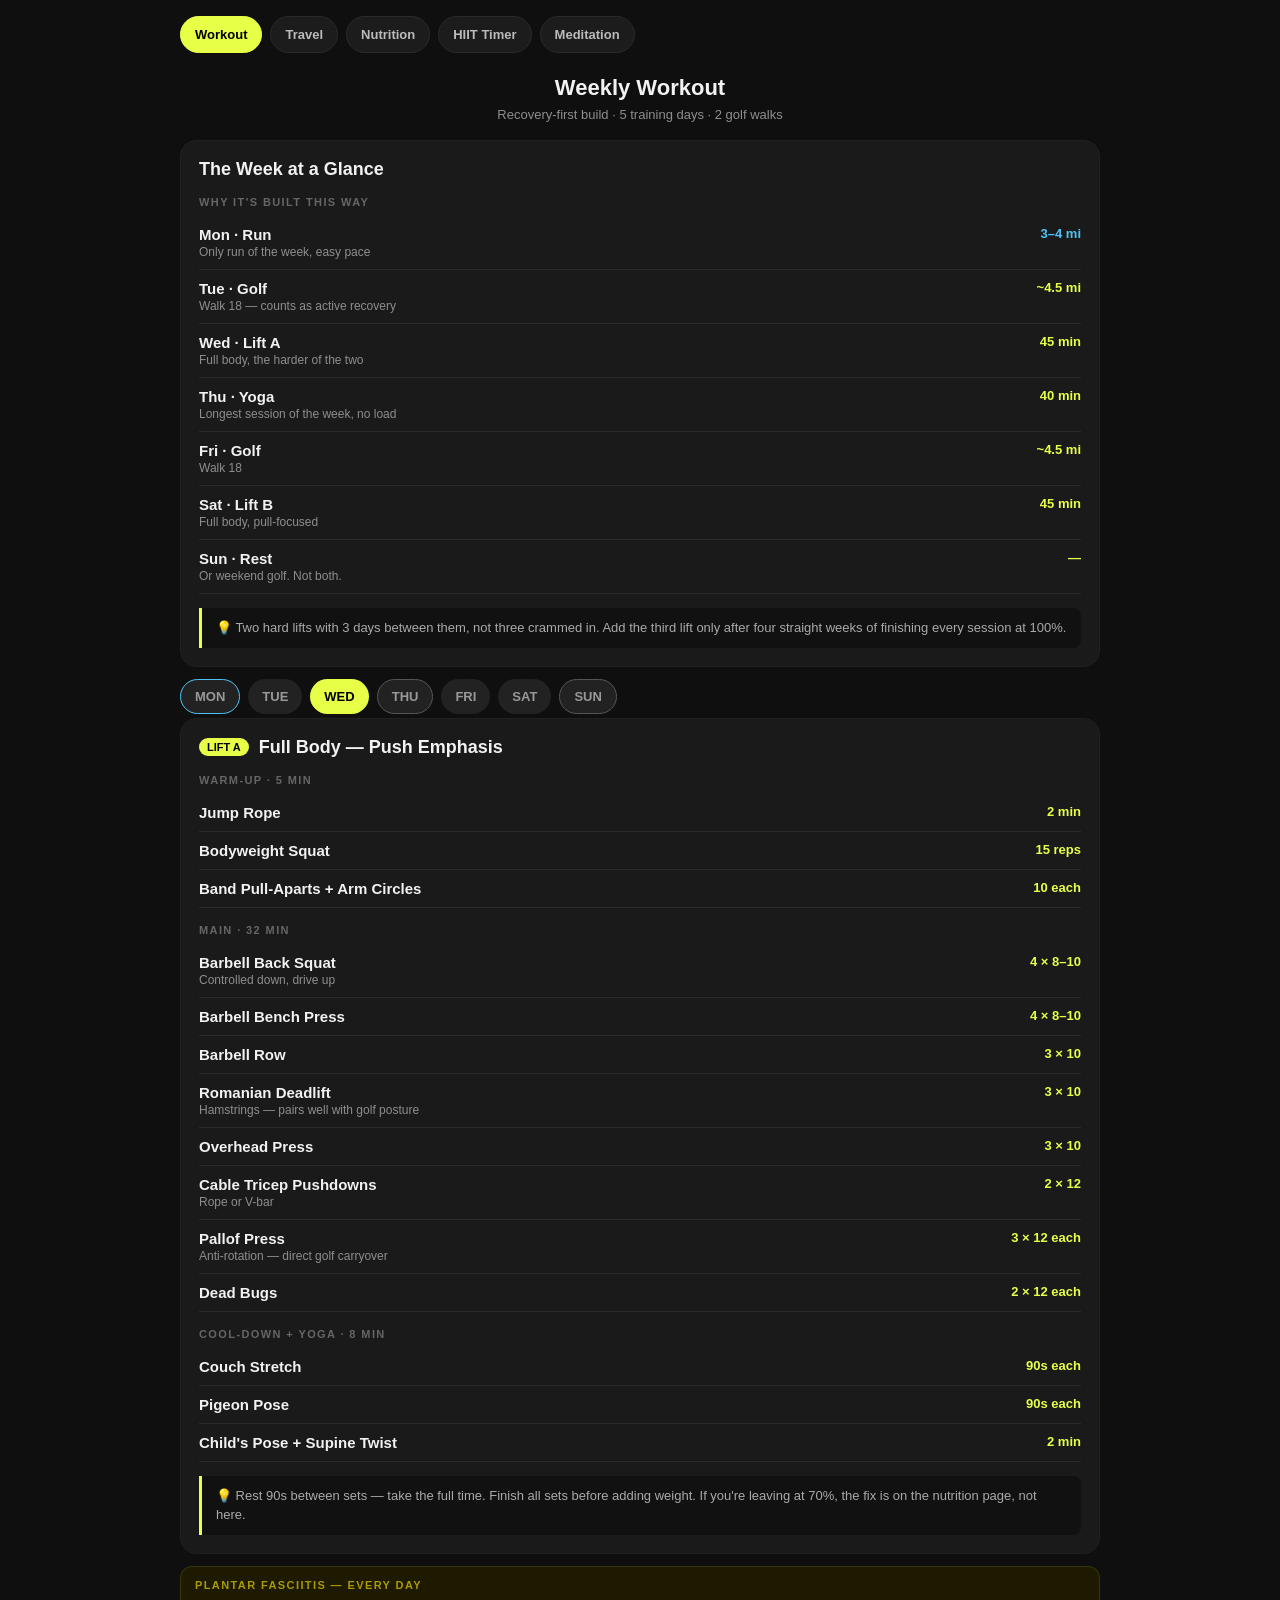
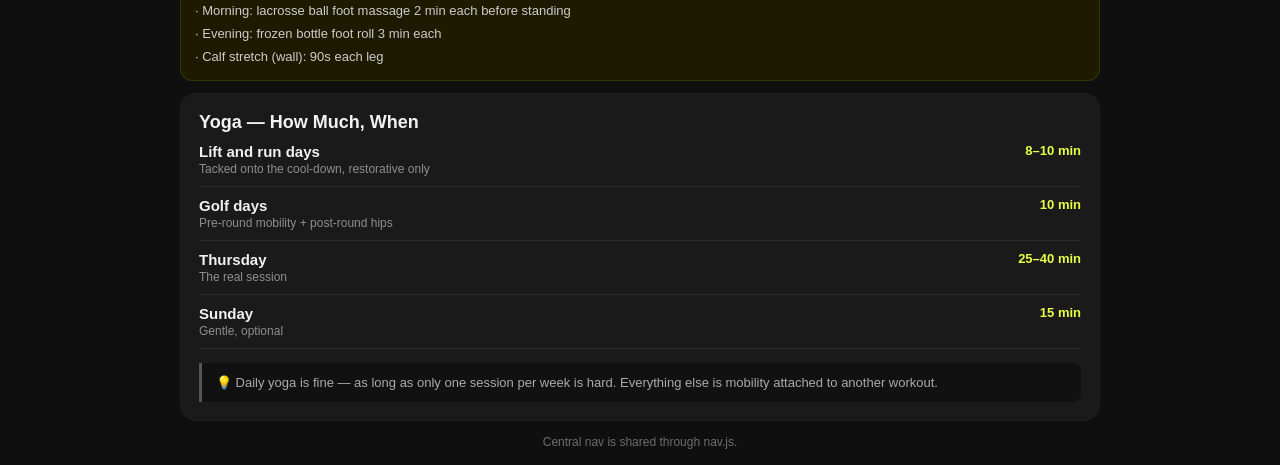
==== commit 80c040a3: "Update index.html" ====
--- a/index.html
+++ b/index.html
@@ -12,223 +12,231 @@
 
     <header class="hero">
       <h1>Weekly Workout</h1>
-      <p class="subtitle">Jul 18 – Jul 24, 2026 · 30–45 min</p>
+      <p class="subtitle">Recovery-first build · 5 training days · 2 golf walks</p>
     </header>
 
+    <div class="card">
+      <h2>The Week at a Glance</h2>
+      <div class="section-label">Why it's built this way</div>
+      <div class="exercise-row"><div><div class="ex-name">Mon · Run</div><div class="ex-note">Only run of the week, easy pace</div></div><div class="ex-sets run">3–4 mi</div></div>
+      <div class="exercise-row"><div><div class="ex-name">Tue · Golf</div><div class="ex-note">Walk 18 — counts as active recovery</div></div><div class="ex-sets">~4.5 mi</div></div>
+      <div class="exercise-row"><div><div class="ex-name">Wed · Lift A</div><div class="ex-note">Full body, the harder of the two</div></div><div class="ex-sets">45 min</div></div>
+      <div class="exercise-row"><div><div class="ex-name">Thu · Yoga</div><div class="ex-note">Longest session of the week, no load</div></div><div class="ex-sets rest">40 min</div></div>
+      <div class="exercise-row"><div><div class="ex-name">Fri · Golf</div><div class="ex-note">Walk 18</div></div><div class="ex-sets">~4.5 mi</div></div>
+      <div class="exercise-row"><div><div class="ex-name">Sat · Lift B</div><div class="ex-note">Full body, pull-focused</div></div><div class="ex-sets">45 min</div></div>
+      <div class="exercise-row"><div><div class="ex-name">Sun · Rest</div><div class="ex-note">Or weekend golf. Not both.</div></div><div class="ex-sets rest">—</div></div>
+      <div class="tip-box">💡 Two hard lifts with 3 days between them, not three crammed in. Add the third lift only after four straight weeks of finishing every session at 100%.</div>
+    </div>
+
     <div class="day-tabs">
-      <button class="tab active" onclick="showWorkoutDay('mon', this)">MON</button>
+      <button class="tab run" onclick="showWorkoutDay('mon', this)">MON</button>
       <button class="tab" onclick="showWorkoutDay('tue', this)">TUE</button>
-      <button class="tab run" onclick="showWorkoutDay('wed', this)">WED</button>
-      <button class="tab" onclick="showWorkoutDay('thu', this)">THU</button>
-      <button class="tab run" onclick="showWorkoutDay('fri', this)">FRI</button>
+      <button class="tab active" onclick="showWorkoutDay('wed', this)">WED</button>
+      <button class="tab rest" onclick="showWorkoutDay('thu', this)">THU</button>
+      <button class="tab" onclick="showWorkoutDay('fri', this)">FRI</button>
       <button class="tab" onclick="showWorkoutDay('sat', this)">SAT</button>
       <button class="tab rest" onclick="showWorkoutDay('sun', this)">SUN</button>
     </div>
 
-    <div id="mon">
-      <div class="card">
-        <div class="card-header"><span class="badge">LIFT</span><h2>Full Body Strength</h2></div>
-        <div class="section-label">Warm-Up · 5 min</div>
-        <div class="exercise-row"><div><div class="ex-name">Jump Rope</div></div><div class="ex-sets">2 min</div></div>
-        <div class="exercise-row"><div><div class="ex-name">Bodyweight Squat</div></div><div class="ex-sets">15 reps</div></div>
-        <div class="exercise-row"><div><div class="ex-name">Band Pull-Aparts + Arm Circles</div></div><div class="ex-sets">10 each</div></div>
-        <div class="section-label">Main · 30 min</div>
-        <div class="exercise-row"><div><div class="ex-name">Barbell Back Squat</div><div class="ex-note">Controlled down, drive up</div></div><div class="ex-sets">4 × 8–10</div></div>
-        <div class="exercise-row"><div><div class="ex-name">Barbell Bench Press</div></div><div class="ex-sets">4 × 8–10</div></div>
-        <div class="exercise-row"><div><div class="ex-name">Barbell Row</div></div><div class="ex-sets">4 × 10</div></div>
-        <div class="exercise-row"><div><div class="ex-name">Romanian Deadlift</div></div><div class="ex-sets">3 × 10</div></div>
-        <div class="exercise-row"><div><div class="ex-name">Overhead Press</div></div><div class="ex-sets">3 × 10</div></div>
-        <div class="exercise-row"><div><div class="ex-name">Cable Tricep Pushdowns</div><div class="ex-note">Rope or V-bar attachment</div></div><div class="ex-sets">3 × 12</div></div>
-        <div class="exercise-row"><div><div class="ex-name">Dead Bugs</div><div class="ex-note">Slow and controlled</div></div><div class="ex-sets">2 × 12 each</div></div>
-        <div class="exercise-row"><div><div class="ex-name">Plank</div></div><div class="ex-sets">2 × 45s</div></div>
-        <div class="section-label">Cool-Down · 5 min</div>
-        <div class="exercise-row"><div><div class="ex-name">Couch Stretch</div></div><div class="ex-sets">90s each</div></div>
-        <div class="exercise-row"><div><div class="ex-name">Pigeon Pose</div></div><div class="ex-sets">90s each</div></div>
-        <div class="exercise-row"><div><div class="ex-name">Foam Roll Quads + Calves</div></div><div class="ex-sets">3 min</div></div>
-        <div class="tip-box">💡 Rest 75–90s between sets. Add 5 lbs when all reps feel easy. Triceps at the end keeps arms fresh for big lifts.</div>
-      </div>
-      <div class="foot-box">
-        <div class="section-label">Plantar Fasciitis — Every Day</div>
-        <div class="foot-item">· Morning: lacrosse ball foot massage 2 min each before standing</div>
-        <div class="foot-item">· Evening: frozen bottle foot roll 3 min each</div>
-        <div class="foot-item">· Calf stretch (wall): 90s each leg</div>
-      </div>
-    </div>
-
-    <div id="tue" class="hidden">
-      <div class="card">
-        <div class="card-header"><span class="badge pull">PULL</span><h2>Upper Pull Focus</h2></div>
-        <div class="section-label">Warm-Up · 5 min</div>
-        <div class="exercise-row"><div><div class="ex-name">Band Pull-Aparts</div></div><div class="ex-sets">2 × 20</div></div>
-        <div class="exercise-row"><div><div class="ex-name">Scapular Pull-Ups</div><div class="ex-note">Dead hang, shrug shoulder blades down</div></div><div class="ex-sets">2 × 8</div></div>
-        <div class="exercise-row"><div><div class="ex-name">Arm Swings</div></div><div class="ex-sets">10 each</div></div>
-        <div class="section-label">Main · 30 min</div>
-        <div class="exercise-row"><div><div class="ex-name">Band-Assisted Pull-Ups</div><div class="ex-note">Full range — chin over bar, slow down</div></div><div class="ex-sets pull">4 × 6–8</div></div>
-        <div class="exercise-row"><div><div class="ex-name">Lat Pulldown (Wide Grip)</div><div class="ex-note">Pull to upper chest</div></div><div class="ex-sets pull">4 × 10–12</div></div>
-        <div class="exercise-row"><div><div class="ex-name">Cable Seated Row</div><div class="ex-note">Squeeze shoulder blades</div></div><div class="ex-sets pull">3 × 12</div></div>
-        <div class="exercise-row"><div><div class="ex-name">Lat Pulldown (Close Grip)</div><div class="ex-note">More mid-back, stay upright</div></div><div class="ex-sets pull">3 × 12</div></div>
-        <div class="exercise-row"><div><div class="ex-name">Face Pulls</div><div class="ex-note">Pull to face, elbows high</div></div><div class="ex-sets pull">3 × 15</div></div>
-        <div class="exercise-row"><div><div class="ex-name">Overhead Tricep Extension</div><div class="ex-note">Cable or KB</div></div><div class="ex-sets">2 × 12</div></div>
-        <div class="exercise-row"><div><div class="ex-name">Curl Bar Curls</div><div class="ex-note">Slow, no swinging</div></div><div class="ex-sets">2 × 10</div></div>
-        <div class="exercise-row"><div><div class="ex-name">Hanging Knee Raises</div></div><div class="ex-sets">3 × 12</div></div>
-        <div class="section-label">Cool-Down · 5 min</div>
-        <div class="exercise-row"><div><div class="ex-name">Lat Stretch (hanging)</div></div><div class="ex-sets">60s each</div></div>
-        <div class="exercise-row"><div><div class="ex-name">Thread the Needle</div></div><div class="ex-sets">60s each</div></div>
-        <div class="exercise-row"><div><div class="ex-name">Child's Pose</div></div><div class="ex-sets">2 min</div></div>
-        <div class="tip-box pull">💡 Pull-ups first while fresh. Biceps at the end because rows and pulldowns already hit them hard.</div>
-      </div>
-      <div class="foot-box">
-        <div class="section-label">Plantar Fasciitis — Every Day</div>
-        <div class="foot-item">· Morning: lacrosse ball foot massage 2 min each before standing</div>
-        <div class="foot-item">· Evening: frozen bottle foot roll 3 min each</div>
-        <div class="foot-item">· Calf stretch (wall): 90s each leg</div>
-      </div>
-    </div>
-
-    <div id="wed" class="hidden">
+    <div id="mon" class="hidden">
       <div class="card">
         <div class="card-header"><span class="badge run">RUN</span><h2>Easy Run</h2></div>
         <div class="section-label">Pre-Run · 5 min</div>
-        <div class="exercise-row"><div><div class="ex-name">Lacrosse Ball Foot Massage</div></div><div class="ex-sets">2 min each</div></div>
+        <div class="exercise-row"><div><div class="ex-name">Lacrosse Ball Foot Massage</div><div class="ex-note">Non-negotiable before any run</div></div><div class="ex-sets">2 min each</div></div>
         <div class="exercise-row"><div><div class="ex-name">Ankle Circles</div></div><div class="ex-sets">20 each</div></div>
         <div class="exercise-row"><div><div class="ex-name">Leg Swings</div></div><div class="ex-sets">10 each</div></div>
-        <div class="exercise-row"><div><div class="ex-name">Walk Warm-Up</div></div><div class="ex-sets">3 min</div></div>
+        <div class="exercise-row"><div><div class="ex-name">Walk Warm-Up</div></div><div class="ex-sets">5 min</div></div>
         <div class="section-label">Run</div>
-        <div class="exercise-row"><div><div class="ex-name">Easy Run</div><div class="ex-note">Conversational pace</div></div><div class="ex-sets run">4–5 miles</div></div>
+        <div class="exercise-row"><div><div class="ex-name">Easy Run</div><div class="ex-note">Conversational — you should be able to talk in full sentences</div></div><div class="ex-sets run">3–4 miles</div></div>
         <div class="section-label">Post-Run · 10 min</div>
         <div class="exercise-row"><div><div class="ex-name">Walk Cool-Down</div></div><div class="ex-sets">5 min</div></div>
         <div class="exercise-row"><div><div class="ex-name">Calf Stretch (straight + bent knee)</div></div><div class="ex-sets">90s each</div></div>
         <div class="exercise-row"><div><div class="ex-name">Hip Flexor Stretch</div></div><div class="ex-sets">60s each</div></div>
         <div class="exercise-row"><div><div class="ex-name">Foam Roll Calves + Quads</div></div><div class="ex-sets">5 min</div></div>
-        <div class="exercise-row"><div><div class="ex-name">Ice Feet if needed</div></div><div class="ex-sets">10 min</div></div>
-        <div class="tip-box run">💡 Easy means easy. If ankles feel off, cut to 3 miles. Never skip post-run foot work.</div>
-      </div>
-      <div class="foot-box">
-        <div class="section-label">Plantar Fasciitis — Every Day</div>
-        <div class="foot-item">· Morning: lacrosse ball foot massage 2 min each before standing</div>
-        <div class="foot-item">· Evening: frozen bottle foot roll 3 min each</div>
-        <div class="foot-item">· Calf stretch (wall): 90s each leg</div>
-      </div>
-    </div>
-
-    <div id="thu" class="hidden">
-      <div class="card">
-        <div class="card-header"><span class="badge">LIFT</span><h2>Full Body Strength</h2></div>
+        <div class="section-label">Yoga · 10 min (short)</div>
+        <div class="exercise-row"><div><div class="ex-name">Downward Dog</div><div class="ex-note">Pedal the heels — doubles as calf work</div></div><div class="ex-sets">2 min</div></div>
+        <div class="exercise-row"><div><div class="ex-name">Low Lunge</div></div><div class="ex-sets">90s each</div></div>
+        <div class="exercise-row"><div><div class="ex-name">Reclined Twist</div></div><div class="ex-sets">90s each</div></div>
+        <div class="tip-box run">💡 Golf is tomorrow. Keep this run genuinely easy and do the foot work tonight — you're loading the feet two days running.</div>
+      </div>
+      <div class="foot-box">
+        <div class="section-label">Plantar Fasciitis — Every Day</div>
+        <div class="foot-item">· Morning: lacrosse ball foot massage 2 min each before standing</div>
+        <div class="foot-item">· Evening: frozen bottle foot roll 3 min each</div>
+        <div class="foot-item">· Calf stretch (wall): 90s each leg</div>
+      </div>
+    </div>
+
+    <div id="tue" class="hidden">
+      <div class="card">
+        <div class="card-header"><span class="badge">GOLF</span><h2>Walk 18</h2></div>
+        <p class="muted">Roughly 4.5 miles and 600–900 calories. Real work — eat for it.</p>
+        <div class="section-label">Before the Round · 8 min</div>
+        <div class="exercise-row"><div><div class="ex-name">Lacrosse Ball Foot Massage</div></div><div class="ex-sets">2 min each</div></div>
+        <div class="exercise-row"><div><div class="ex-name">Hip Circles + Leg Swings</div></div><div class="ex-sets">10 each</div></div>
+        <div class="exercise-row"><div><div class="ex-name">Trunk Rotations</div><div class="ex-note">Club across shoulders, slow</div></div><div class="ex-sets">15 each</div></div>
+        <div class="exercise-row"><div><div class="ex-name">Band Pull-Aparts</div><div class="ex-note">Wakes up the back before the first tee</div></div><div class="ex-sets">2 × 15</div></div>
+        <div class="section-label">On Course</div>
+        <div class="exercise-row"><div><div class="ex-name">Fuel at the turn</div><div class="ex-note">Protein, not just a hot dog — jerky, nuts, or a shake</div></div><div class="ex-sets">~300 cal</div></div>
+        <div class="exercise-row"><div><div class="ex-name">Water + electrolytes</div><div class="ex-note">Especially in Sacramento heat</div></div><div class="ex-sets">throughout</div></div>
+        <div class="section-label">After the Round · 10 min</div>
+        <div class="exercise-row"><div><div class="ex-name">Calf Stretch</div></div><div class="ex-sets">90s each</div></div>
+        <div class="exercise-row"><div><div class="ex-name">Frozen Bottle Foot Roll</div></div><div class="ex-sets">3 min each</div></div>
+        <div class="exercise-row"><div><div class="ex-name">Pigeon Pose</div><div class="ex-note">Hips take a beating over 18</div></div><div class="ex-sets">90s each</div></div>
+        <div class="tip-box">💡 If your feet are complaining after yesterday's run, take a cart today. Golf isn't your training stimulus — protecting the feet is what keeps you running at all.</div>
+      </div>
+      <div class="foot-box">
+        <div class="section-label">Plantar Fasciitis — Every Day</div>
+        <div class="foot-item">· Morning: lacrosse ball foot massage 2 min each before standing</div>
+        <div class="foot-item">· Evening: frozen bottle foot roll 3 min each</div>
+        <div class="foot-item">· Calf stretch (wall): 90s each leg</div>
+      </div>
+    </div>
+
+    <div id="wed">
+      <div class="card">
+        <div class="card-header"><span class="badge">LIFT A</span><h2>Full Body — Push Emphasis</h2></div>
         <div class="section-label">Warm-Up · 5 min</div>
         <div class="exercise-row"><div><div class="ex-name">Jump Rope</div></div><div class="ex-sets">2 min</div></div>
         <div class="exercise-row"><div><div class="ex-name">Bodyweight Squat</div></div><div class="ex-sets">15 reps</div></div>
         <div class="exercise-row"><div><div class="ex-name">Band Pull-Aparts + Arm Circles</div></div><div class="ex-sets">10 each</div></div>
-        <div class="section-label">Main · 30 min</div>
-        <div class="exercise-row"><div><div class="ex-name">Barbell Back Squat</div></div><div class="ex-sets">4 × 8–10</div></div>
+        <div class="section-label">Main · 32 min</div>
+        <div class="exercise-row"><div><div class="ex-name">Barbell Back Squat</div><div class="ex-note">Controlled down, drive up</div></div><div class="ex-sets">4 × 8–10</div></div>
         <div class="exercise-row"><div><div class="ex-name">Barbell Bench Press</div></div><div class="ex-sets">4 × 8–10</div></div>
-        <div class="exercise-row"><div><div class="ex-name">Barbell Row</div></div><div class="ex-sets">4 × 10</div></div>
-        <div class="exercise-row"><div><div class="ex-name">Romanian Deadlift</div></div><div class="ex-sets">3 × 10</div></div>
+        <div class="exercise-row"><div><div class="ex-name">Barbell Row</div></div><div class="ex-sets">3 × 10</div></div>
+        <div class="exercise-row"><div><div class="ex-name">Romanian Deadlift</div><div class="ex-note">Hamstrings — pairs well with golf posture</div></div><div class="ex-sets">3 × 10</div></div>
         <div class="exercise-row"><div><div class="ex-name">Overhead Press</div></div><div class="ex-sets">3 × 10</div></div>
-        <div class="exercise-row"><div><div class="ex-name">Cable Tricep Pushdowns</div><div class="ex-note">Rope or V-bar</div></div><div class="ex-sets">3 × 12</div></div>
+        <div class="exercise-row"><div><div class="ex-name">Cable Tricep Pushdowns</div><div class="ex-note">Rope or V-bar</div></div><div class="ex-sets">2 × 12</div></div>
+        <div class="exercise-row"><div><div class="ex-name">Pallof Press</div><div class="ex-note">Anti-rotation — direct golf carryover</div></div><div class="ex-sets">3 × 12 each</div></div>
         <div class="exercise-row"><div><div class="ex-name">Dead Bugs</div></div><div class="ex-sets">2 × 12 each</div></div>
-        <div class="exercise-row"><div><div class="ex-name">Plank</div></div><div class="ex-sets">2 × 45s</div></div>
-        <div class="section-label">Cool-Down · 5 min</div>
+        <div class="section-label">Cool-Down + Yoga · 8 min</div>
         <div class="exercise-row"><div><div class="ex-name">Couch Stretch</div></div><div class="ex-sets">90s each</div></div>
         <div class="exercise-row"><div><div class="ex-name">Pigeon Pose</div></div><div class="ex-sets">90s each</div></div>
-        <div class="exercise-row"><div><div class="ex-name">Foam Roll Quads + Calves</div></div><div class="ex-sets">3 min</div></div>
-        <div class="tip-box">💡 Aim to beat Monday by 5 lbs on at least one lift.</div>
-      </div>
-      <div class="foot-box">
-        <div class="section-label">Plantar Fasciitis — Every Day</div>
-        <div class="foot-item">· Morning: lacrosse ball foot massage 2 min each before standing</div>
-        <div class="foot-item">· Evening: frozen bottle foot roll 3 min each</div>
-        <div class="foot-item">· Calf stretch (wall): 90s each leg</div>
-      </div>
-    </div>
-
-    <div id="fri" class="hidden">
-      <div class="card">
-        <div class="card-header"><span class="badge run">RUN</span><h2>Workout Run</h2></div>
-        <div class="section-label">Pre-Run · 5 min</div>
-        <div class="exercise-row"><div><div class="ex-name">Lacrosse Ball Foot Massage</div></div><div class="ex-sets">2 min each</div></div>
-        <div class="exercise-row"><div><div class="ex-name">Ankle Circles</div></div><div class="ex-sets">20 each</div></div>
-        <div class="exercise-row"><div><div class="ex-name">Leg Swings</div></div><div class="ex-sets">10 each</div></div>
-        <div class="exercise-row"><div><div class="ex-name">Walk Warm-Up</div></div><div class="ex-sets">3 min</div></div>
-        <div class="section-label">Run Options — Pick One</div>
-        <div class="exercise-row"><div><div class="ex-name">Option A · Easy Miles</div><div class="ex-note">If legs are tired from Thu lift</div></div><div class="ex-sets run">4 miles easy</div></div>
-        <div class="exercise-row"><div><div class="ex-name">Option B · Tempo</div><div class="ex-note">10 min easy · 20 min comfortably hard · 10 min easy</div></div><div class="ex-sets run">4–5 miles</div></div>
-        <div class="section-label">Post-Run · 10 min</div>
-        <div class="exercise-row"><div><div class="ex-name">Walk Cool-Down</div></div><div class="ex-sets">5 min</div></div>
-        <div class="exercise-row"><div><div class="ex-name">Calf Stretch</div></div><div class="ex-sets">90s each</div></div>
-        <div class="exercise-row"><div><div class="ex-name">Hip Flexor Stretch</div></div><div class="ex-sets">60s each</div></div>
-        <div class="exercise-row"><div><div class="ex-name">Foam Roll Calves + Quads</div></div><div class="ex-sets">5 min</div></div>
-        <div class="tip-box run">💡 Alternate weekly: easy Friday, then tempo Friday. Tired legs = easy day, no guilt.</div>
-      </div>
-      <div class="foot-box">
-        <div class="section-label">Plantar Fasciitis — Every Day</div>
-        <div class="foot-item">· Morning: lacrosse ball foot massage 2 min each before standing</div>
-        <div class="foot-item">· Evening: frozen bottle foot roll 3 min each</div>
-        <div class="foot-item">· Calf stretch (wall): 90s each leg</div>
-      </div>
-    </div>
-
-    <div id="sat" class="hidden">
-      <div class="card">
-        <div class="card-header"><span class="badge">CIRCUIT</span><h2>KB + Pull-Up Circuit</h2></div>
-        <div class="section-label">Warm-Up · 5 min</div>
-        <div class="exercise-row"><div><div class="ex-name">Jump Rope</div></div><div class="ex-sets">2 min</div></div>
-        <div class="exercise-row"><div><div class="ex-name">Inchworms</div></div><div class="ex-sets">8 reps</div></div>
-        <div class="exercise-row"><div><div class="ex-name">Hip Circles + Leg Swings</div></div><div class="ex-sets">10 each</div></div>
-        <div class="section-label">Circuit · 4 Rounds (40s on / 20s off)</div>
-        <div class="exercise-row"><div><div class="ex-name">KB Swings (45 lb)</div></div><div class="ex-sets">40s</div></div>
-        <div class="exercise-row"><div><div class="ex-name">Band-Assisted Pull-Ups</div></div><div class="ex-sets pull">40s</div></div>
-        <div class="exercise-row"><div><div class="ex-name">Push-Ups</div></div><div class="ex-sets">40s</div></div>
-        <div class="exercise-row"><div><div class="ex-name">Goblet Squat (KB 35)</div></div><div class="ex-sets">40s</div></div>
-        <div class="exercise-row"><div><div class="ex-name">Cable Tricep Pushdowns</div></div><div class="ex-sets">40s</div></div>
-        <div class="exercise-row"><div><div class="ex-name">Reverse Lunges (KB 35 each)</div></div><div class="ex-sets">40s</div></div>
-        <div class="exercise-row"><div><div class="ex-name">Lat Pulldown or Renegade Rows</div></div><div class="ex-sets pull">40s</div></div>
-        <div class="exercise-row"><div><div class="ex-name">Plank Hold</div></div><div class="ex-sets">40s</div></div>
-        <div class="section-label">Rest 90s between rounds</div>
-        <div class="section-label">Finisher</div>
-        <div class="exercise-row"><div><div class="ex-name">50 KB Swings (35 lb)</div><div class="ex-note">Break as needed</div></div><div class="ex-sets">1 set</div></div>
-        <div class="exercise-row"><div><div class="ex-name">Max Pull-Ups</div><div class="ex-note">Band-assisted near failure</div></div><div class="ex-sets pull">1 set</div></div>
-        <div class="exercise-row"><div><div class="ex-name">Hollow Body Hold</div></div><div class="ex-sets">3 × 30s</div></div>
-        <div class="section-label">Cool-Down · 5 min</div>
-        <div class="exercise-row"><div><div class="ex-name">Lat Stretch (hanging)</div></div><div class="ex-sets">60s each</div></div>
-        <div class="exercise-row"><div><div class="ex-name">Hip Flexor Stretch</div></div><div class="ex-sets">90s each</div></div>
-        <div class="exercise-row"><div><div class="ex-name">Pigeon Pose</div></div><div class="ex-sets">90s each</div></div>
-        <div class="tip-box pull">💡 Pull-ups in every round. Mix cable tower and lat pulldown if needed.</div>
-      </div>
-      <div class="foot-box">
-        <div class="section-label">Plantar Fasciitis — Every Day</div>
-        <div class="foot-item">· Morning: lacrosse ball foot massage 2 min each before standing</div>
-        <div class="foot-item">· Evening: frozen bottle foot roll 3 min each</div>
-        <div class="foot-item">· Calf stretch (wall): 90s each leg</div>
-      </div>
-    </div>
-
-    <div id="sun" class="hidden">
-      <div class="card">
-        <div class="card-header"><span class="badge rest">RECOVER</span><h2>Long Run or Full Rest</h2></div>
-        <div class="section-label">Option A — Long Run</div>
-        <div class="exercise-row"><div><div class="ex-name">Easy Long Run</div><div class="ex-note">Very easy pace</div></div><div class="ex-sets run">5–7 miles</div></div>
-        <div class="section-label">Option B — Active Recovery</div>
-        <div class="exercise-row"><div><div class="ex-name">Walk</div></div><div class="ex-sets">20–30 min</div></div>
-        <div class="section-label">Mobility Flow · 20 min</div>
-        <div class="exercise-row"><div><div class="ex-name">Foam Roll Full Body</div></div><div class="ex-sets">10 min</div></div>
+        <div class="exercise-row"><div><div class="ex-name">Child's Pose + Supine Twist</div></div><div class="ex-sets">2 min</div></div>
+        <div class="tip-box">💡 Rest 90s between sets — take the full time. Finish all sets before adding weight. If you're leaving at 70%, the fix is on the nutrition page, not here.</div>
+      </div>
+      <div class="foot-box">
+        <div class="section-label">Plantar Fasciitis — Every Day</div>
+        <div class="foot-item">· Morning: lacrosse ball foot massage 2 min each before standing</div>
+        <div class="foot-item">· Evening: frozen bottle foot roll 3 min each</div>
+        <div class="foot-item">· Calf stretch (wall): 90s each leg</div>
+      </div>
+    </div>
+
+    <div id="thu" class="hidden">
+      <div class="card">
+        <div class="card-header"><span class="badge rest">YOGA</span><h2>Recovery Flow</h2></div>
+        <p class="muted">The only day with no load. This is what makes the rest of the week possible.</p>
+        <div class="section-label">Flow · 25 min</div>
         <div class="exercise-row"><div><div class="ex-name">Cat-Cow</div></div><div class="ex-sets">10 reps</div></div>
         <div class="exercise-row"><div><div class="ex-name">Downward Dog to Cobra</div></div><div class="ex-sets">8 reps</div></div>
+        <div class="exercise-row"><div><div class="ex-name">Low Lunge to Half Split</div><div class="ex-note">Hip flexors + hamstrings together</div></div><div class="ex-sets">2 min each</div></div>
+        <div class="exercise-row"><div><div class="ex-name">Thread the Needle</div><div class="ex-note">Thoracic rotation — helps the backswing</div></div><div class="ex-sets">90s each</div></div>
         <div class="exercise-row"><div><div class="ex-name">Pigeon Pose</div></div><div class="ex-sets">3 min each</div></div>
         <div class="exercise-row"><div><div class="ex-name">Seated Forward Fold</div></div><div class="ex-sets">3 min</div></div>
         <div class="exercise-row"><div><div class="ex-name">Supine Twist</div></div><div class="ex-sets">2 min each</div></div>
         <div class="exercise-row"><div><div class="ex-name">Legs Up the Wall</div></div><div class="ex-sets">5 min</div></div>
-        <div class="section-label">Recovery</div>
+        <div class="section-label">Recovery Add-Ons</div>
+        <div class="exercise-row"><div><div class="ex-name">Foam Roll Full Body</div></div><div class="ex-sets">10 min</div></div>
         <div class="exercise-row"><div><div class="ex-name">Sauna</div></div><div class="ex-sets">15 min</div></div>
-        <div class="exercise-row"><div><div class="ex-name">Cold Plunge</div></div><div class="ex-sets">2–3 min</div></div>
         <div class="exercise-row"><div><div class="ex-name">Theragun</div><div class="ex-note">Quads, calves, glutes</div></div><div class="ex-sets">10 min</div></div>
-        <div class="tip-box rest">💡 Sunday is sacred. The mobility keeps you running and lifting pain-free all week.</div>
-      </div>
-      <div class="foot-box">
-        <div class="section-label">Plantar Fasciitis — Every Day</div>
-        <div class="foot-item">· Morning: lacrosse ball foot massage 2 min each before standing</div>
-        <div class="foot-item">· Evening: frozen bottle foot roll 3 min each</div>
-        <div class="foot-item">· Calf stretch (wall): 90s each leg</div>
-      </div>
+        <div class="tip-box rest">💡 Keep this restorative, not power yoga. A hard vinyasa here is a fourth training day in disguise and defeats the point.</div>
+      </div>
+      <div class="foot-box">
+        <div class="section-label">Plantar Fasciitis — Every Day</div>
+        <div class="foot-item">· Morning: lacrosse ball foot massage 2 min each before standing</div>
+        <div class="foot-item">· Evening: frozen bottle foot roll 3 min each</div>
+        <div class="foot-item">· Calf stretch (wall): 90s each leg</div>
+      </div>
+    </div>
+
+    <div id="fri" class="hidden">
+      <div class="card">
+        <div class="card-header"><span class="badge">GOLF</span><h2>Walk 18</h2></div>
+        <p class="muted">Legs should feel fresh — yesterday was yoga only.</p>
+        <div class="section-label">Before the Round · 8 min</div>
+        <div class="exercise-row"><div><div class="ex-name">Lacrosse Ball Foot Massage</div></div><div class="ex-sets">2 min each</div></div>
+        <div class="exercise-row"><div><div class="ex-name">Hip Circles + Leg Swings</div></div><div class="ex-sets">10 each</div></div>
+        <div class="exercise-row"><div><div class="ex-name">Trunk Rotations</div></div><div class="ex-sets">15 each</div></div>
+        <div class="exercise-row"><div><div class="ex-name">Band Pull-Aparts</div></div><div class="ex-sets">2 × 15</div></div>
+        <div class="section-label">On Course</div>
+        <div class="exercise-row"><div><div class="ex-name">Fuel at the turn</div><div class="ex-note">Protein-forward</div></div><div class="ex-sets">~300 cal</div></div>
+        <div class="exercise-row"><div><div class="ex-name">Water + electrolytes</div></div><div class="ex-sets">throughout</div></div>
+        <div class="section-label">After the Round · 10 min</div>
+        <div class="exercise-row"><div><div class="ex-name">Calf Stretch</div></div><div class="ex-sets">90s each</div></div>
+        <div class="exercise-row"><div><div class="ex-name">Frozen Bottle Foot Roll</div></div><div class="ex-sets">3 min each</div></div>
+        <div class="exercise-row"><div><div class="ex-name">Pigeon Pose</div></div><div class="ex-sets">90s each</div></div>
+        <div class="tip-box">💡 Lift B is tomorrow. Eat a real dinner tonight — walking 18 on top of a deficit is where Saturday sessions go to die.</div>
+      </div>
+      <div class="foot-box">
+        <div class="section-label">Plantar Fasciitis — Every Day</div>
+        <div class="foot-item">· Morning: lacrosse ball foot massage 2 min each before standing</div>
+        <div class="foot-item">· Evening: frozen bottle foot roll 3 min each</div>
+        <div class="foot-item">· Calf stretch (wall): 90s each leg</div>
+      </div>
+    </div>
+
+    <div id="sat" class="hidden">
+      <div class="card">
+        <div class="card-header"><span class="badge pull">LIFT B</span><h2>Full Body — Pull Emphasis</h2></div>
+        <div class="section-label">Warm-Up · 5 min</div>
+        <div class="exercise-row"><div><div class="ex-name">Jump Rope</div></div><div class="ex-sets">2 min</div></div>
+        <div class="exercise-row"><div><div class="ex-name">Scapular Pull-Ups</div><div class="ex-note">Dead hang, shrug blades down</div></div><div class="ex-sets">2 × 8</div></div>
+        <div class="exercise-row"><div><div class="ex-name">Inchworms + Hip Circles</div></div><div class="ex-sets">8 / 10 each</div></div>
+        <div class="section-label">Main · 32 min</div>
+        <div class="exercise-row"><div><div class="ex-name">Band-Assisted Pull-Ups</div><div class="ex-note">Chin over bar, slow down</div></div><div class="ex-sets pull">4 × 6–8</div></div>
+        <div class="exercise-row"><div><div class="ex-name">Trap Bar or Conventional Deadlift</div><div class="ex-note">Heavy hinge — the one Wed doesn't cover</div></div><div class="ex-sets">3 × 5–6</div></div>
+        <div class="exercise-row"><div><div class="ex-name">Lat Pulldown (Wide Grip)</div></div><div class="ex-sets pull">3 × 10–12</div></div>
+        <div class="exercise-row"><div><div class="ex-name">Bulgarian Split Squat</div><div class="ex-note">Single leg — carries over to walking 18</div></div><div class="ex-sets">3 × 10 each</div></div>
+        <div class="exercise-row"><div><div class="ex-name">Cable Seated Row</div></div><div class="ex-sets pull">3 × 12</div></div>
+        <div class="exercise-row"><div><div class="ex-name">Face Pulls</div><div class="ex-note">Elbows high, undoes desk posture</div></div><div class="ex-sets pull">3 × 15</div></div>
+        <div class="exercise-row"><div><div class="ex-name">Curl Bar Curls</div><div class="ex-note">Slow, no swinging</div></div><div class="ex-sets">2 × 10</div></div>
+        <div class="exercise-row"><div><div class="ex-name">Hanging Knee Raises</div></div><div class="ex-sets">3 × 12</div></div>
+        <div class="section-label">Cool-Down + Yoga · 8 min</div>
+        <div class="exercise-row"><div><div class="ex-name">Lat Stretch (hanging)</div></div><div class="ex-sets">60s each</div></div>
+        <div class="exercise-row"><div><div class="ex-name">Thread the Needle</div></div><div class="ex-sets">60s each</div></div>
+        <div class="exercise-row"><div><div class="ex-name">Child's Pose</div></div><div class="ex-sets">2 min</div></div>
+        <div class="tip-box pull">💡 Pull-ups first while fresh. Biceps last — rows and pulldowns already hit them.</div>
+      </div>
+      <div class="foot-box">
+        <div class="section-label">Plantar Fasciitis — Every Day</div>
+        <div class="foot-item">· Morning: lacrosse ball foot massage 2 min each before standing</div>
+        <div class="foot-item">· Evening: frozen bottle foot roll 3 min each</div>
+        <div class="foot-item">· Calf stretch (wall): 90s each leg</div>
+      </div>
+    </div>
+
+    <div id="sun" class="hidden">
+      <div class="card">
+        <div class="card-header"><span class="badge rest">REST</span><h2>Off Day — Pick One</h2></div>
+        <div class="section-label">Option A — Full Rest (default)</div>
+        <div class="exercise-row"><div><div class="ex-name">Walk</div><div class="ex-note">Easy, with the family</div></div><div class="ex-sets">20–30 min</div></div>
+        <div class="exercise-row"><div><div class="ex-name">Gentle Yoga</div></div><div class="ex-sets">15 min</div></div>
+        <div class="section-label">Option B — Weekend Golf</div>
+        <div class="exercise-row"><div><div class="ex-name">Golf, cart or walk</div><div class="ex-note">Take a cart if you walked both Tue and Fri</div></div><div class="ex-sets">18 holes</div></div>
+        <div class="section-label">Option C — Third Lift</div>
+        <div class="exercise-row"><div><div class="ex-name">KB + Circuit</div><div class="ex-note">Unlock only after 4 weeks of complete sessions</div></div><div class="ex-sets">30 min</div></div>
+        <div class="section-label">Yoga · 15 min</div>
+        <div class="exercise-row"><div><div class="ex-name">Legs Up the Wall</div></div><div class="ex-sets">5 min</div></div>
+        <div class="exercise-row"><div><div class="ex-name">Supine Twist</div></div><div class="ex-sets">2 min each</div></div>
+        <div class="exercise-row"><div><div class="ex-name">Seated Forward Fold</div></div><div class="ex-sets">3 min</div></div>
+        <div class="tip-box rest">💡 Pick one, not two. You already trained or walked five days this week. The recovery is the program, not a break from it.</div>
+      </div>
+      <div class="foot-box">
+        <div class="section-label">Plantar Fasciitis — Every Day</div>
+        <div class="foot-item">· Morning: lacrosse ball foot massage 2 min each before standing</div>
+        <div class="foot-item">· Evening: frozen bottle foot roll 3 min each</div>
+        <div class="foot-item">· Calf stretch (wall): 90s each leg</div>
+      </div>
+    </div>
+
+    <div class="card">
+      <h2>Yoga — How Much, When</h2>
+      <div class="exercise-row"><div><div class="ex-name">Lift and run days</div><div class="ex-note">Tacked onto the cool-down, restorative only</div></div><div class="ex-sets">8–10 min</div></div>
+      <div class="exercise-row"><div><div class="ex-name">Golf days</div><div class="ex-note">Pre-round mobility + post-round hips</div></div><div class="ex-sets">10 min</div></div>
+      <div class="exercise-row"><div><div class="ex-name">Thursday</div><div class="ex-note">The real session</div></div><div class="ex-sets rest">25–40 min</div></div>
+      <div class="exercise-row"><div><div class="ex-name">Sunday</div><div class="ex-note">Gentle, optional</div></div><div class="ex-sets rest">15 min</div></div>
+      <div class="tip-box rest">💡 Daily yoga is fine — as long as only one session per week is hard. Everything else is mobility attached to another workout.</div>
     </div>
 
     <p class="footer-note">Central nav is shared through nav.js.</p>
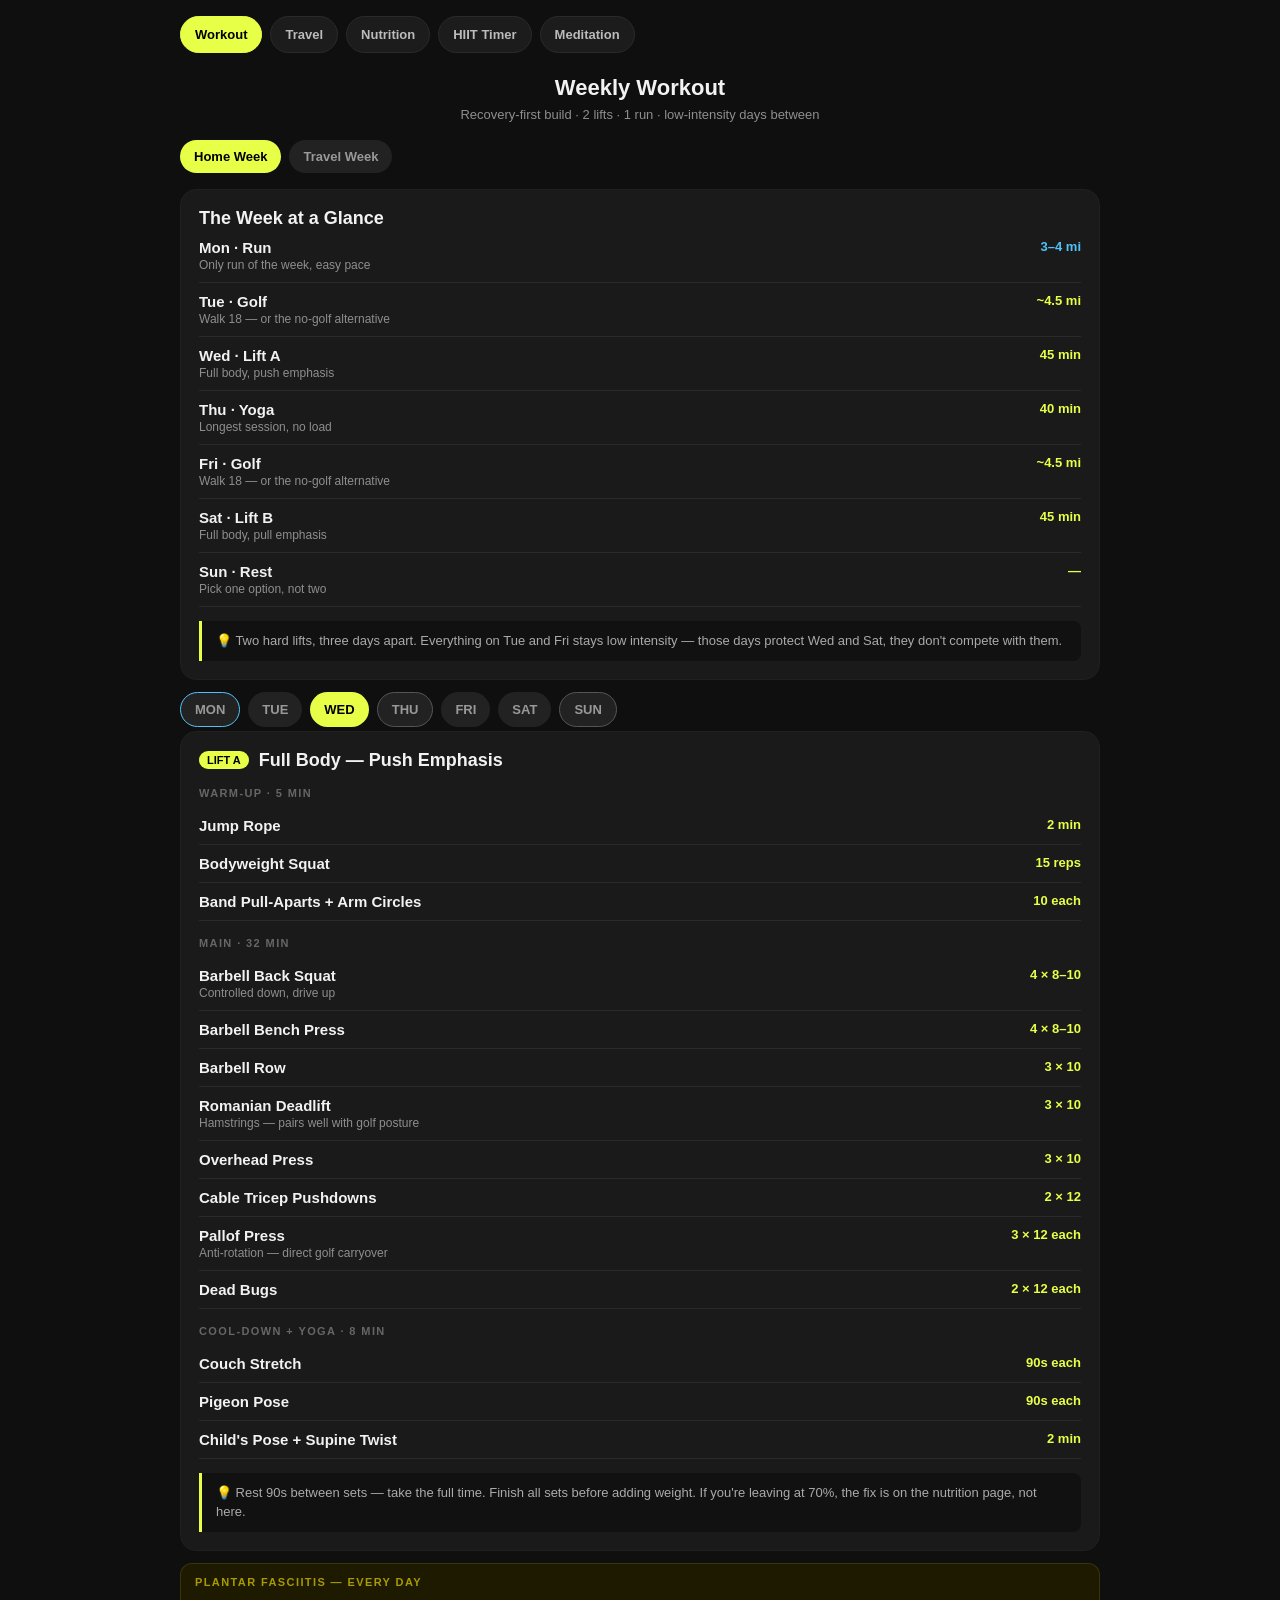
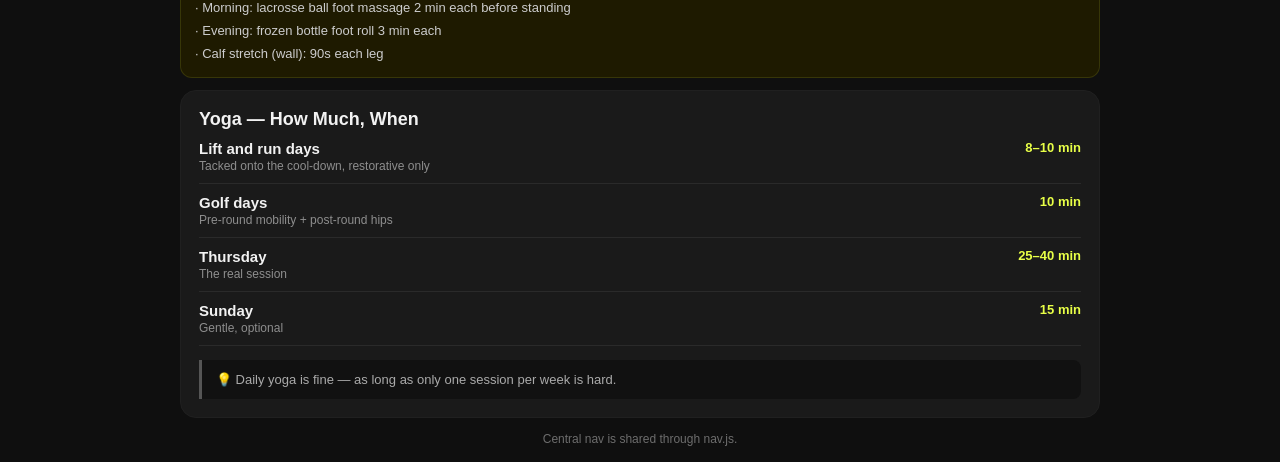
==== commit 123c0c3d: "Update index.html" ====
--- a/index.html
+++ b/index.html
@@ -5,6 +5,21 @@
   <meta name="viewport" content="width=device-width, initial-scale=1.0" />
   <title>Weekly Workout</title>
   <link rel="stylesheet" href="styles.css" />
+  <style>
+    .alt-block {
+      border-left: 3px solid rgba(128,128,128,0.3);
+      padding-left: 12px;
+      margin-top: 6px;
+    }
+    .opt-tag {
+      display: inline-block;
+      font-size: 0.72em;
+      letter-spacing: 0.04em;
+      text-transform: uppercase;
+      opacity: 0.6;
+      margin-bottom: 2px;
+    }
+  </style>
 </head>
 <body data-page="workout">
   <div class="page-wrap">
@@ -12,231 +27,476 @@
 
     <header class="hero">
       <h1>Weekly Workout</h1>
-      <p class="subtitle">Recovery-first build · 5 training days · 2 golf walks</p>
+      <p class="subtitle">Recovery-first build · 2 lifts · 1 run · low-intensity days between</p>
     </header>
 
-    <div class="card">
-      <h2>The Week at a Glance</h2>
-      <div class="section-label">Why it's built this way</div>
-      <div class="exercise-row"><div><div class="ex-name">Mon · Run</div><div class="ex-note">Only run of the week, easy pace</div></div><div class="ex-sets run">3–4 mi</div></div>
-      <div class="exercise-row"><div><div class="ex-name">Tue · Golf</div><div class="ex-note">Walk 18 — counts as active recovery</div></div><div class="ex-sets">~4.5 mi</div></div>
-      <div class="exercise-row"><div><div class="ex-name">Wed · Lift A</div><div class="ex-note">Full body, the harder of the two</div></div><div class="ex-sets">45 min</div></div>
-      <div class="exercise-row"><div><div class="ex-name">Thu · Yoga</div><div class="ex-note">Longest session of the week, no load</div></div><div class="ex-sets rest">40 min</div></div>
-      <div class="exercise-row"><div><div class="ex-name">Fri · Golf</div><div class="ex-note">Walk 18</div></div><div class="ex-sets">~4.5 mi</div></div>
-      <div class="exercise-row"><div><div class="ex-name">Sat · Lift B</div><div class="ex-note">Full body, pull-focused</div></div><div class="ex-sets">45 min</div></div>
-      <div class="exercise-row"><div><div class="ex-name">Sun · Rest</div><div class="ex-note">Or weekend golf. Not both.</div></div><div class="ex-sets rest">—</div></div>
-      <div class="tip-box">💡 Two hard lifts with 3 days between them, not three crammed in. Add the third lift only after four straight weeks of finishing every session at 100%.</div>
+    <div class="pill-row" style="margin-bottom:12px;">
+      <button class="pill active" onclick="showWeek('home-week', this)">Home Week</button>
+      <button class="pill" onclick="showWeek('travel-week', this)">Travel Week</button>
     </div>
 
-    <div class="day-tabs">
-      <button class="tab run" onclick="showWorkoutDay('mon', this)">MON</button>
-      <button class="tab" onclick="showWorkoutDay('tue', this)">TUE</button>
-      <button class="tab active" onclick="showWorkoutDay('wed', this)">WED</button>
-      <button class="tab rest" onclick="showWorkoutDay('thu', this)">THU</button>
-      <button class="tab" onclick="showWorkoutDay('fri', this)">FRI</button>
-      <button class="tab" onclick="showWorkoutDay('sat', this)">SAT</button>
-      <button class="tab rest" onclick="showWorkoutDay('sun', this)">SUN</button>
+    <div id="home-week">
+      <div class="card">
+        <h2>The Week at a Glance</h2>
+        <div class="exercise-row"><div><div class="ex-name">Mon · Run</div><div class="ex-note">Only run of the week, easy pace</div></div><div class="ex-sets run">3–4 mi</div></div>
+        <div class="exercise-row"><div><div class="ex-name">Tue · Golf</div><div class="ex-note">Walk 18 — or the no-golf alternative</div></div><div class="ex-sets">~4.5 mi</div></div>
+        <div class="exercise-row"><div><div class="ex-name">Wed · Lift A</div><div class="ex-note">Full body, push emphasis</div></div><div class="ex-sets">45 min</div></div>
+        <div class="exercise-row"><div><div class="ex-name">Thu · Yoga</div><div class="ex-note">Longest session, no load</div></div><div class="ex-sets rest">40 min</div></div>
+        <div class="exercise-row"><div><div class="ex-name">Fri · Golf</div><div class="ex-note">Walk 18 — or the no-golf alternative</div></div><div class="ex-sets">~4.5 mi</div></div>
+        <div class="exercise-row"><div><div class="ex-name">Sat · Lift B</div><div class="ex-note">Full body, pull emphasis</div></div><div class="ex-sets">45 min</div></div>
+        <div class="exercise-row"><div><div class="ex-name">Sun · Rest</div><div class="ex-note">Pick one option, not two</div></div><div class="ex-sets rest">—</div></div>
+        <div class="tip-box">💡 Two hard lifts, three days apart. Everything on Tue and Fri stays low intensity — those days protect Wed and Sat, they don't compete with them.</div>
+      </div>
+
+      <div class="day-tabs">
+        <button class="tab run" onclick="showHomeDay('mon', this)">MON</button>
+        <button class="tab" onclick="showHomeDay('tue', this)">TUE</button>
+        <button class="tab active" onclick="showHomeDay('wed', this)">WED</button>
+        <button class="tab rest" onclick="showHomeDay('thu', this)">THU</button>
+        <button class="tab" onclick="showHomeDay('fri', this)">FRI</button>
+        <button class="tab" onclick="showHomeDay('sat', this)">SAT</button>
+        <button class="tab rest" onclick="showHomeDay('sun', this)">SUN</button>
+      </div>
+
+      <div id="mon" class="hidden">
+        <div class="card">
+          <div class="card-header"><span class="badge run">RUN</span><h2>Easy Run</h2></div>
+          <div class="section-label">Pre-Run · 5 min</div>
+          <div class="exercise-row"><div><div class="ex-name">Lacrosse Ball Foot Massage</div><div class="ex-note">Non-negotiable before any run</div></div><div class="ex-sets">2 min each</div></div>
+          <div class="exercise-row"><div><div class="ex-name">Ankle Circles</div></div><div class="ex-sets">20 each</div></div>
+          <div class="exercise-row"><div><div class="ex-name">Leg Swings</div></div><div class="ex-sets">10 each</div></div>
+          <div class="exercise-row"><div><div class="ex-name">Walk Warm-Up</div></div><div class="ex-sets">5 min</div></div>
+          <div class="section-label">Run</div>
+          <div class="exercise-row"><div><div class="ex-name">Easy Run</div><div class="ex-note">Conversational — full sentences without gasping</div></div><div class="ex-sets run">3–4 miles</div></div>
+          <div class="section-label">Post-Run · 10 min</div>
+          <div class="exercise-row"><div><div class="ex-name">Walk Cool-Down</div></div><div class="ex-sets">5 min</div></div>
+          <div class="exercise-row"><div><div class="ex-name">Calf Stretch (straight + bent knee)</div></div><div class="ex-sets">90s each</div></div>
+          <div class="exercise-row"><div><div class="ex-name">Hip Flexor Stretch</div></div><div class="ex-sets">60s each</div></div>
+          <div class="exercise-row"><div><div class="ex-name">Foam Roll Calves + Quads</div></div><div class="ex-sets">5 min</div></div>
+          <div class="section-label">Yoga · 10 min</div>
+          <div class="exercise-row"><div><div class="ex-name">Downward Dog</div><div class="ex-note">Pedal the heels — doubles as calf work</div></div><div class="ex-sets">2 min</div></div>
+          <div class="exercise-row"><div><div class="ex-name">Low Lunge</div></div><div class="ex-sets">90s each</div></div>
+          <div class="exercise-row"><div><div class="ex-name">Reclined Twist</div></div><div class="ex-sets">90s each</div></div>
+          <div class="tip-box run">💡 Sacramento heat: over 85°F, run before 8am or move it to the treadmill. Heat turns an easy run into a hard one without you noticing.</div>
+        </div>
+        <div class="foot-box">
+          <div class="section-label">Plantar Fasciitis — Every Day</div>
+          <div class="foot-item">· Morning: lacrosse ball foot massage 2 min each before standing</div>
+          <div class="foot-item">· Evening: frozen bottle foot roll 3 min each</div>
+          <div class="foot-item">· Calf stretch (wall): 90s each leg</div>
+        </div>
+      </div>
+
+      <div id="tue" class="hidden">
+        <div class="card">
+          <div class="card-header"><span class="badge">GOLF</span><h2>Walk 18</h2></div>
+          <p class="muted">Roughly 4.5 miles and 600–900 calories. Real work — eat for it.</p>
+          <div class="section-label">Before the Round · 8 min</div>
+          <div class="exercise-row"><div><div class="ex-name">Lacrosse Ball Foot Massage</div></div><div class="ex-sets">2 min each</div></div>
+          <div class="exercise-row"><div><div class="ex-name">Hip Circles + Leg Swings</div></div><div class="ex-sets">10 each</div></div>
+          <div class="exercise-row"><div><div class="ex-name">Trunk Rotations</div><div class="ex-note">Club across shoulders, slow</div></div><div class="ex-sets">15 each</div></div>
+          <div class="exercise-row"><div><div class="ex-name">Band Pull-Aparts</div></div><div class="ex-sets">2 × 15</div></div>
+          <div class="section-label">On Course</div>
+          <div class="exercise-row"><div><div class="ex-name">Fuel at the turn</div><div class="ex-note">Protein-forward — jerky, nuts, or a shake</div></div><div class="ex-sets">~300 cal</div></div>
+          <div class="exercise-row"><div><div class="ex-name">Water + electrolytes</div></div><div class="ex-sets">throughout</div></div>
+          <div class="section-label">After the Round · 10 min</div>
+          <div class="exercise-row"><div><div class="ex-name">Calf Stretch</div></div><div class="ex-sets">90s each</div></div>
+          <div class="exercise-row"><div><div class="ex-name">Frozen Bottle Foot Roll</div></div><div class="ex-sets">3 min each</div></div>
+          <div class="exercise-row"><div><div class="ex-name">Pigeon Pose</div></div><div class="ex-sets">90s each</div></div>
+          <div class="tip-box">💡 Feet sore from yesterday's run? Take a cart. Golf isn't the training stimulus — protecting the feet is what keeps you running at all.</div>
+        </div>
+
+        <div class="card">
+          <div class="card-header"><span class="badge rest">NO GOLF</span><h2>Alternatives — Pick One</h2></div>
+          <p class="muted">Keep it low intensity. Lift A is tomorrow.</p>
+          <div class="alt-block">
+            <span class="opt-tag">Option A · default</span>
+            <div class="section-label">Zone 2 · 45 min</div>
+            <div class="exercise-row"><div><div class="ex-name">Incline Treadmill Walk</div><div class="ex-note">10–12% grade, 3.0–3.5 mph. Closest match to walking 18.</div></div><div class="ex-sets">45 min</div></div>
+            <div class="exercise-row"><div><div class="ex-name">Or Bike / Elliptical</div><div class="ex-note">Nose-breathing pace the whole way</div></div><div class="ex-sets">45 min</div></div>
+            <div class="exercise-row"><div><div class="ex-name">Core Finisher</div><div class="ex-note">Pallof press, dead bugs, side plank</div></div><div class="ex-sets">10 min</div></div>
+          </div>
+          <div class="alt-block">
+            <span class="opt-tag">Option B · golf-specific</span>
+            <div class="section-label">Range + Rotation · 60 min</div>
+            <div class="exercise-row"><div><div class="ex-name">Range Session</div><div class="ex-note">Driver angle of attack work — quality over bucket size</div></div><div class="ex-sets">45 min</div></div>
+            <div class="exercise-row"><div><div class="ex-name">Cable Chops (high to low)</div></div><div class="ex-sets">3 × 12 each</div></div>
+            <div class="exercise-row"><div><div class="ex-name">Pallof Press</div><div class="ex-note">Anti-rotation, direct swing carryover</div></div><div class="ex-sets">3 × 12 each</div></div>
+            <div class="exercise-row"><div><div class="ex-name">Thoracic Rotations + Thread the Needle</div></div><div class="ex-sets">90s each</div></div>
+          </div>
+          <div class="alt-block">
+            <span class="opt-tag">Option C · if the week is heavy</span>
+            <div class="section-label">Walk + Mobility · 40 min</div>
+            <div class="exercise-row"><div><div class="ex-name">Outdoor Walk</div><div class="ex-note">Take the dog, no pace target</div></div><div class="ex-sets">30 min</div></div>
+            <div class="exercise-row"><div><div class="ex-name">Hip + Calf Mobility</div></div><div class="ex-sets">10 min</div></div>
+          </div>
+          <div class="tip-box">💡 Do not turn this into a third lift day. Wed and Sat are the lifts — an extra hard session here is exactly what buried you before.</div>
+        </div>
+
+        <div class="foot-box">
+          <div class="section-label">Plantar Fasciitis — Every Day</div>
+          <div class="foot-item">· Morning: lacrosse ball foot massage 2 min each before standing</div>
+          <div class="foot-item">· Evening: frozen bottle foot roll 3 min each</div>
+          <div class="foot-item">· Calf stretch (wall): 90s each leg</div>
+        </div>
+      </div>
+
+      <div id="wed">
+        <div class="card">
+          <div class="card-header"><span class="badge">LIFT A</span><h2>Full Body — Push Emphasis</h2></div>
+          <div class="section-label">Warm-Up · 5 min</div>
+          <div class="exercise-row"><div><div class="ex-name">Jump Rope</div></div><div class="ex-sets">2 min</div></div>
+          <div class="exercise-row"><div><div class="ex-name">Bodyweight Squat</div></div><div class="ex-sets">15 reps</div></div>
+          <div class="exercise-row"><div><div class="ex-name">Band Pull-Aparts + Arm Circles</div></div><div class="ex-sets">10 each</div></div>
+          <div class="section-label">Main · 32 min</div>
+          <div class="exercise-row"><div><div class="ex-name">Barbell Back Squat</div><div class="ex-note">Controlled down, drive up</div></div><div class="ex-sets">4 × 8–10</div></div>
+          <div class="exercise-row"><div><div class="ex-name">Barbell Bench Press</div></div><div class="ex-sets">4 × 8–10</div></div>
+          <div class="exercise-row"><div><div class="ex-name">Barbell Row</div></div><div class="ex-sets">3 × 10</div></div>
+          <div class="exercise-row"><div><div class="ex-name">Romanian Deadlift</div><div class="ex-note">Hamstrings — pairs well with golf posture</div></div><div class="ex-sets">3 × 10</div></div>
+          <div class="exercise-row"><div><div class="ex-name">Overhead Press</div></div><div class="ex-sets">3 × 10</div></div>
+          <div class="exercise-row"><div><div class="ex-name">Cable Tricep Pushdowns</div></div><div class="ex-sets">2 × 12</div></div>
+          <div class="exercise-row"><div><div class="ex-name">Pallof Press</div><div class="ex-note">Anti-rotation — direct golf carryover</div></div><div class="ex-sets">3 × 12 each</div></div>
+          <div class="exercise-row"><div><div class="ex-name">Dead Bugs</div></div><div class="ex-sets">2 × 12 each</div></div>
+          <div class="section-label">Cool-Down + Yoga · 8 min</div>
+          <div class="exercise-row"><div><div class="ex-name">Couch Stretch</div></div><div class="ex-sets">90s each</div></div>
+          <div class="exercise-row"><div><div class="ex-name">Pigeon Pose</div></div><div class="ex-sets">90s each</div></div>
+          <div class="exercise-row"><div><div class="ex-name">Child's Pose + Supine Twist</div></div><div class="ex-sets">2 min</div></div>
+          <div class="tip-box">💡 Rest 90s between sets — take the full time. Finish all sets before adding weight. If you're leaving at 70%, the fix is on the nutrition page, not here.</div>
+        </div>
+        <div class="foot-box">
+          <div class="section-label">Plantar Fasciitis — Every Day</div>
+          <div class="foot-item">· Morning: lacrosse ball foot massage 2 min each before standing</div>
+          <div class="foot-item">· Evening: frozen bottle foot roll 3 min each</div>
+          <div class="foot-item">· Calf stretch (wall): 90s each leg</div>
+        </div>
+      </div>
+
+      <div id="thu" class="hidden">
+        <div class="card">
+          <div class="card-header"><span class="badge rest">YOGA</span><h2>Recovery Flow</h2></div>
+          <p class="muted">The only day with no load. This is what makes the rest of the week possible.</p>
+          <div class="section-label">Flow · 25 min</div>
+          <div class="exercise-row"><div><div class="ex-name">Cat-Cow</div></div><div class="ex-sets">10 reps</div></div>
+          <div class="exercise-row"><div><div class="ex-name">Downward Dog to Cobra</div></div><div class="ex-sets">8 reps</div></div>
+          <div class="exercise-row"><div><div class="ex-name">Low Lunge to Half Split</div></div><div class="ex-sets">2 min each</div></div>
+          <div class="exercise-row"><div><div class="ex-name">Thread the Needle</div><div class="ex-note">Thoracic rotation — helps the backswing</div></div><div class="ex-sets">90s each</div></div>
+          <div class="exercise-row"><div><div class="ex-name">Pigeon Pose</div></div><div class="ex-sets">3 min each</div></div>
+          <div class="exercise-row"><div><div class="ex-name">Seated Forward Fold</div></div><div class="ex-sets">3 min</div></div>
+          <div class="exercise-row"><div><div class="ex-name">Supine Twist</div></div><div class="ex-sets">2 min each</div></div>
+          <div class="exercise-row"><div><div class="ex-name">Legs Up the Wall</div></div><div class="ex-sets">5 min</div></div>
+          <div class="section-label">Recovery Add-Ons</div>
+          <div class="exercise-row"><div><div class="ex-name">Foam Roll Full Body</div></div><div class="ex-sets">10 min</div></div>
+          <div class="exercise-row"><div><div class="ex-name">Sauna</div></div><div class="ex-sets">15 min</div></div>
+          <div class="exercise-row"><div><div class="ex-name">Theragun</div><div class="ex-note">Quads, calves, glutes</div></div><div class="ex-sets">10 min</div></div>
+          <div class="tip-box rest">💡 Restorative, not power yoga. A hard vinyasa here is a fourth training day in disguise.</div>
+        </div>
+        <div class="foot-box">
+          <div class="section-label">Plantar Fasciitis — Every Day</div>
+          <div class="foot-item">· Morning: lacrosse ball foot massage 2 min each before standing</div>
+          <div class="foot-item">· Evening: frozen bottle foot roll 3 min each</div>
+          <div class="foot-item">· Calf stretch (wall): 90s each leg</div>
+        </div>
+      </div>
+
+      <div id="fri" class="hidden">
+        <div class="card">
+          <div class="card-header"><span class="badge">GOLF</span><h2>Walk 18</h2></div>
+          <p class="muted">Legs should feel fresh — yesterday was yoga only.</p>
+          <div class="section-label">Before the Round · 8 min</div>
+          <div class="exercise-row"><div><div class="ex-name">Lacrosse Ball Foot Massage</div></div><div class="ex-sets">2 min each</div></div>
+          <div class="exercise-row"><div><div class="ex-name">Hip Circles + Leg Swings</div></div><div class="ex-sets">10 each</div></div>
+          <div class="exercise-row"><div><div class="ex-name">Trunk Rotations</div></div><div class="ex-sets">15 each</div></div>
+          <div class="exercise-row"><div><div class="ex-name">Band Pull-Aparts</div></div><div class="ex-sets">2 × 15</div></div>
+          <div class="section-label">After the Round · 10 min</div>
+          <div class="exercise-row"><div><div class="ex-name">Calf Stretch</div></div><div class="ex-sets">90s each</div></div>
+          <div class="exercise-row"><div><div class="ex-name">Frozen Bottle Foot Roll</div></div><div class="ex-sets">3 min each</div></div>
+          <div class="exercise-row"><div><div class="ex-name">Pigeon Pose</div></div><div class="ex-sets">90s each</div></div>
+          <div class="tip-box">💡 Lift B is tomorrow. Eat a real dinner tonight — walking 18 on top of a deficit is where Saturday sessions go to die.</div>
+        </div>
+
+        <div class="card">
+          <div class="card-header"><span class="badge rest">NO GOLF</span><h2>Alternatives — Pick One</h2></div>
+          <p class="muted">Lift B is tomorrow, so nothing that leaves the legs cooked.</p>
+          <div class="alt-block">
+            <span class="opt-tag">Option A · default</span>
+            <div class="section-label">Zone 2 · 45 min</div>
+            <div class="exercise-row"><div><div class="ex-name">Incline Treadmill Walk or Bike</div><div class="ex-note">Same as Tuesday's Option A</div></div><div class="ex-sets">45 min</div></div>
+            <div class="exercise-row"><div><div class="ex-name">Core + Hip Work</div></div><div class="ex-sets">10 min</div></div>
+          </div>
+          <div class="alt-block">
+            <span class="opt-tag">Option B · second run</span>
+            <div class="section-label">Easy Miles · 30 min</div>
+            <div class="exercise-row"><div><div class="ex-name">Easy Run</div><div class="ex-note">Only if feet have been quiet all week. Never on back-to-back days.</div></div><div class="ex-sets run">3 miles</div></div>
+            <div class="exercise-row"><div><div class="ex-name">Full post-run foot protocol</div></div><div class="ex-sets">10 min</div></div>
+          </div>
+          <div class="alt-block">
+            <span class="opt-tag">Option C</span>
+            <div class="section-label">Yoga + Sauna · 40 min</div>
+            <div class="exercise-row"><div><div class="ex-name">Restorative Flow</div><div class="ex-note">Best pick if Wed's lift left you sore</div></div><div class="ex-sets rest">25 min</div></div>
+            <div class="exercise-row"><div><div class="ex-name">Sauna</div></div><div class="ex-sets">15 min</div></div>
+          </div>
+          <div class="tip-box">💡 Option B is the only place an extra run belongs. If you took it, Sunday is a hard rest day — no exceptions.</div>
+        </div>
+
+        <div class="foot-box">
+          <div class="section-label">Plantar Fasciitis — Every Day</div>
+          <div class="foot-item">· Morning: lacrosse ball foot massage 2 min each before standing</div>
+          <div class="foot-item">· Evening: frozen bottle foot roll 3 min each</div>
+          <div class="foot-item">· Calf stretch (wall): 90s each leg</div>
+        </div>
+      </div>
+
+      <div id="sat" class="hidden">
+        <div class="card">
+          <div class="card-header"><span class="badge pull">LIFT B</span><h2>Full Body — Pull Emphasis</h2></div>
+          <div class="section-label">Warm-Up · 5 min</div>
+          <div class="exercise-row"><div><div class="ex-name">Jump Rope</div></div><div class="ex-sets">2 min</div></div>
+          <div class="exercise-row"><div><div class="ex-name">Scapular Pull-Ups</div></div><div class="ex-sets">2 × 8</div></div>
+          <div class="exercise-row"><div><div class="ex-name">Inchworms + Hip Circles</div></div><div class="ex-sets">8 / 10 each</div></div>
+          <div class="section-label">Main · 32 min</div>
+          <div class="exercise-row"><div><div class="ex-name">Band-Assisted Pull-Ups</div><div class="ex-note">Chin over bar, slow down</div></div><div class="ex-sets pull">4 × 6–8</div></div>
+          <div class="exercise-row"><div><div class="ex-name">Trap Bar or Conventional Deadlift</div><div class="ex-note">Heavy hinge — the one Wed doesn't cover</div></div><div class="ex-sets">3 × 5–6</div></div>
+          <div class="exercise-row"><div><div class="ex-name">Lat Pulldown (Wide Grip)</div></div><div class="ex-sets pull">3 × 10–12</div></div>
+          <div class="exercise-row"><div><div class="ex-name">Bulgarian Split Squat</div><div class="ex-note">Single leg — carries over to walking 18</div></div><div class="ex-sets">3 × 10 each</div></div>
+          <div class="exercise-row"><div><div class="ex-name">Cable Seated Row</div></div><div class="ex-sets pull">3 × 12</div></div>
+          <div class="exercise-row"><div><div class="ex-name">Face Pulls</div></div><div class="ex-sets pull">3 × 15</div></div>
+          <div class="exercise-row"><div><div class="ex-name">Curl Bar Curls</div></div><div class="ex-sets">2 × 10</div></div>
+          <div class="exercise-row"><div><div class="ex-name">Hanging Knee Raises</div></div><div class="ex-sets">3 × 12</div></div>
+          <div class="section-label">Cool-Down + Yoga · 8 min</div>
+          <div class="exercise-row"><div><div class="ex-name">Lat Stretch (hanging)</div></div><div class="ex-sets">60s each</div></div>
+          <div class="exercise-row"><div><div class="ex-name">Thread the Needle</div></div><div class="ex-sets">60s each</div></div>
+          <div class="exercise-row"><div><div class="ex-name">Child's Pose</div></div><div class="ex-sets">2 min</div></div>
+          <div class="tip-box pull">💡 Pull-ups first while fresh. Biceps last — rows and pulldowns already hit them.</div>
+        </div>
+        <div class="foot-box">
+          <div class="section-label">Plantar Fasciitis — Every Day</div>
+          <div class="foot-item">· Morning: lacrosse ball foot massage 2 min each before standing</div>
+          <div class="foot-item">· Evening: frozen bottle foot roll 3 min each</div>
+          <div class="foot-item">· Calf stretch (wall): 90s each leg</div>
+        </div>
+      </div>
+
+      <div id="sun" class="hidden">
+        <div class="card">
+          <div class="card-header"><span class="badge rest">REST</span><h2>Off Day — Pick One, Not Two</h2></div>
+          <div class="section-label">Option A — Full Rest (default)</div>
+          <div class="exercise-row"><div><div class="ex-name">Walk</div><div class="ex-note">Easy, with the family</div></div><div class="ex-sets">20–30 min</div></div>
+          <div class="exercise-row"><div><div class="ex-name">Gentle Yoga</div></div><div class="ex-sets">15 min</div></div>
+          <div class="section-label">Option B — Weekend Golf</div>
+          <div class="exercise-row"><div><div class="ex-name">Golf, cart or walk</div><div class="ex-note">Take a cart if you walked both Tue and Fri</div></div><div class="ex-sets">18 holes</div></div>
+          <div class="section-label">Option C — Third Lift</div>
+          <div class="exercise-row"><div><div class="ex-name">KB + Circuit</div><div class="ex-note">Unlock only after 4 weeks of complete sessions</div></div><div class="ex-sets">30 min</div></div>
+          <div class="section-label">Yoga · 15 min</div>
+          <div class="exercise-row"><div><div class="ex-name">Legs Up the Wall</div></div><div class="ex-sets">5 min</div></div>
+          <div class="exercise-row"><div><div class="ex-name">Supine Twist</div></div><div class="ex-sets">2 min each</div></div>
+          <div class="exercise-row"><div><div class="ex-name">Seated Forward Fold</div></div><div class="ex-sets">3 min</div></div>
+          <div class="tip-box rest">💡 Golf or the third lift — never both on the same Sunday. You already trained or walked five days this week.</div>
+        </div>
+        <div class="foot-box">
+          <div class="section-label">Plantar Fasciitis — Every Day</div>
+          <div class="foot-item">· Morning: lacrosse ball foot massage 2 min each before standing</div>
+          <div class="foot-item">· Evening: frozen bottle foot roll 3 min each</div>
+          <div class="foot-item">· Calf stretch (wall): 90s each leg</div>
+        </div>
+      </div>
+
+      <div class="card">
+        <h2>Yoga — How Much, When</h2>
+        <div class="exercise-row"><div><div class="ex-name">Lift and run days</div><div class="ex-note">Tacked onto the cool-down, restorative only</div></div><div class="ex-sets">8–10 min</div></div>
+        <div class="exercise-row"><div><div class="ex-name">Golf days</div><div class="ex-note">Pre-round mobility + post-round hips</div></div><div class="ex-sets">10 min</div></div>
+        <div class="exercise-row"><div><div class="ex-name">Thursday</div><div class="ex-note">The real session</div></div><div class="ex-sets rest">25–40 min</div></div>
+        <div class="exercise-row"><div><div class="ex-name">Sunday</div><div class="ex-note">Gentle, optional</div></div><div class="ex-sets rest">15 min</div></div>
+        <div class="tip-box rest">💡 Daily yoga is fine — as long as only one session per week is hard.</div>
+      </div>
     </div>
 
-    <div id="mon" class="hidden">
+    <div id="travel-week" class="hidden">
       <div class="card">
-        <div class="card-header"><span class="badge run">RUN</span><h2>Easy Run</h2></div>
-        <div class="section-label">Pre-Run · 5 min</div>
-        <div class="exercise-row"><div><div class="ex-name">Lacrosse Ball Foot Massage</div><div class="ex-note">Non-negotiable before any run</div></div><div class="ex-sets">2 min each</div></div>
-        <div class="exercise-row"><div><div class="ex-name">Ankle Circles</div></div><div class="ex-sets">20 each</div></div>
-        <div class="exercise-row"><div><div class="ex-name">Leg Swings</div></div><div class="ex-sets">10 each</div></div>
-        <div class="exercise-row"><div><div class="ex-name">Walk Warm-Up</div></div><div class="ex-sets">5 min</div></div>
-        <div class="section-label">Run</div>
-        <div class="exercise-row"><div><div class="ex-name">Easy Run</div><div class="ex-note">Conversational — you should be able to talk in full sentences</div></div><div class="ex-sets run">3–4 miles</div></div>
-        <div class="section-label">Post-Run · 10 min</div>
-        <div class="exercise-row"><div><div class="ex-name">Walk Cool-Down</div></div><div class="ex-sets">5 min</div></div>
-        <div class="exercise-row"><div><div class="ex-name">Calf Stretch (straight + bent knee)</div></div><div class="ex-sets">90s each</div></div>
-        <div class="exercise-row"><div><div class="ex-name">Hip Flexor Stretch</div></div><div class="ex-sets">60s each</div></div>
-        <div class="exercise-row"><div><div class="ex-name">Foam Roll Calves + Quads</div></div><div class="ex-sets">5 min</div></div>
-        <div class="section-label">Yoga · 10 min (short)</div>
-        <div class="exercise-row"><div><div class="ex-name">Downward Dog</div><div class="ex-note">Pedal the heels — doubles as calf work</div></div><div class="ex-sets">2 min</div></div>
-        <div class="exercise-row"><div><div class="ex-name">Low Lunge</div></div><div class="ex-sets">90s each</div></div>
-        <div class="exercise-row"><div><div class="ex-name">Reclined Twist</div></div><div class="ex-sets">90s each</div></div>
-        <div class="tip-box run">💡 Golf is tomorrow. Keep this run genuinely easy and do the foot work tonight — you're loading the feet two days running.</div>
-      </div>
-      <div class="foot-box">
-        <div class="section-label">Plantar Fasciitis — Every Day</div>
-        <div class="foot-item">· Morning: lacrosse ball foot massage 2 min each before standing</div>
-        <div class="foot-item">· Evening: frozen bottle foot roll 3 min each</div>
-        <div class="foot-item">· Calf stretch (wall): 90s each leg</div>
-      </div>
-    </div>
-
-    <div id="tue" class="hidden">
+        <h2>Travel Week — Out Mon, Back Thu Night</h2>
+        <p class="muted">Same shape as a home week: 2 lifts, 1 run, everything else low intensity. Thursday is written off on purpose.</p>
+        <div class="exercise-row"><div><div class="ex-name">Mon · Lift A</div><div class="ex-note">Home gym before the flight, or hotel gym that evening</div></div><div class="ex-sets">35–45 min</div></div>
+        <div class="exercise-row"><div><div class="ex-name">Tue · Zone 2</div><div class="ex-note">Hotel gym — replaces golf</div></div><div class="ex-sets">40 min</div></div>
+        <div class="exercise-row"><div><div class="ex-name">Wed · Run</div><div class="ex-note">Outside if the heat allows</div></div><div class="ex-sets run">3–4 mi</div></div>
+        <div class="exercise-row"><div><div class="ex-name">Thu · Travel</div><div class="ex-note">Mobility only. No session.</div></div><div class="ex-sets rest">15 min</div></div>
+        <div class="exercise-row"><div><div class="ex-name">Fri · Home</div><div class="ex-note">Golf or the no-golf alternative</div></div><div class="ex-sets">—</div></div>
+        <div class="exercise-row"><div><div class="ex-name">Sat · Lift B</div><div class="ex-note">Back in your own gym</div></div><div class="ex-sets">45 min</div></div>
+        <div class="exercise-row"><div><div class="ex-name">Sun · Rest</div></div><div class="ex-sets rest">—</div></div>
+        <div class="tip-box">💡 Two lifts land Mon and Sat — six days apart on the outbound side, which is fine. Don't try to squeeze a third in Tue or Wed to compensate.</div>
+      </div>
+
+      <div class="day-tabs">
+        <button class="tab active" onclick="showTravelDay('t-mon', this)">MON</button>
+        <button class="tab" onclick="showTravelDay('t-tue', this)">TUE</button>
+        <button class="tab run" onclick="showTravelDay('t-wed', this)">WED</button>
+        <button class="tab rest" onclick="showTravelDay('t-thu', this)">THU</button>
+        <button class="tab" onclick="showTravelDay('t-fri', this)">FRI</button>
+      </div>
+
+      <div id="t-mon">
+        <div class="card">
+          <div class="card-header"><span class="badge">LIFT A</span><h2>Monday — Two Windows</h2></div>
+          <p class="muted">Take the morning if the flight is late enough. Evening is the backup, not the plan.</p>
+          <div class="alt-block">
+            <span class="opt-tag">Window 1 · home gym, before the flight</span>
+            <div class="section-label">Condensed Full Body · 35 min</div>
+            <div class="exercise-row"><div><div class="ex-name">Warm-Up</div><div class="ex-note">Jump rope, bodyweight squats, band pull-aparts</div></div><div class="ex-sets">4 min</div></div>
+            <div class="exercise-row"><div><div class="ex-name">Barbell Back Squat</div></div><div class="ex-sets">3 × 8</div></div>
+            <div class="exercise-row"><div><div class="ex-name">Bench Press</div></div><div class="ex-sets">3 × 8</div></div>
+            <div class="exercise-row"><div><div class="ex-name">Barbell Row</div></div><div class="ex-sets">3 × 10</div></div>
+            <div class="exercise-row"><div><div class="ex-name">Romanian Deadlift</div></div><div class="ex-sets">2 × 10</div></div>
+            <div class="exercise-row"><div><div class="ex-name">Overhead Press</div></div><div class="ex-sets">2 × 10</div></div>
+            <div class="exercise-row"><div><div class="ex-name">Pallof Press + Dead Bugs</div></div><div class="ex-sets">2 rounds</div></div>
+            <div class="tip-box">💡 Cut sets, not exercises. Three-quarters of Lift A beats a skipped session, and you'll sit for six hours after — the squat and hinge work matter more than the arms.</div>
+          </div>
+          <div class="alt-block">
+            <span class="opt-tag">Window 1b · flight too early</span>
+            <div class="section-label">Easy Run Instead · 30 min</div>
+            <div class="exercise-row"><div><div class="ex-name">Easy Run</div><div class="ex-note">If you take this, Wednesday becomes the hotel lift</div></div><div class="ex-sets run">3 miles</div></div>
+            <div class="exercise-row"><div><div class="ex-name">Foot protocol</div></div><div class="ex-sets">8 min</div></div>
+          </div>
+          <div class="alt-block">
+            <span class="opt-tag">Window 2 · hotel gym, evening arrival</span>
+            <div class="section-label">Dumbbell Full Body · 35 min</div>
+            <div class="exercise-row"><div><div class="ex-name">Goblet Squat</div><div class="ex-note">Heaviest DB they have</div></div><div class="ex-sets">3 × 12</div></div>
+            <div class="exercise-row"><div><div class="ex-name">DB Bench or Push-Ups</div></div><div class="ex-sets">3 × 10–12</div></div>
+            <div class="exercise-row"><div><div class="ex-name">DB Single-Arm Row</div></div><div class="ex-sets">3 × 12 each</div></div>
+            <div class="exercise-row"><div><div class="ex-name">DB Romanian Deadlift</div></div><div class="ex-sets">3 × 12</div></div>
+            <div class="exercise-row"><div><div class="ex-name">DB Overhead Press</div></div><div class="ex-sets">3 × 10</div></div>
+            <div class="exercise-row"><div><div class="ex-name">Bulgarian Split Squat</div><div class="ex-note">Bodyweight or light DB — bench behind you</div></div><div class="ex-sets">2 × 10 each</div></div>
+            <div class="exercise-row"><div><div class="ex-name">Plank + Side Plank</div></div><div class="ex-sets">2 × 40s</div></div>
+            <div class="tip-box">💡 Landing after 9pm? Skip this and do the Thursday mobility routine instead. Lifting at 10pm costs you more in sleep than it gains you.</div>
+          </div>
+        </div>
+        <div class="foot-box">
+          <div class="section-label">Travel Day Foot Care</div>
+          <div class="foot-item">· Roll a golf ball under each foot in the terminal — 2 min each</div>
+          <div class="foot-item">· Calf raises while waiting to board — 20 slow reps</div>
+          <div class="foot-item">· Walk the aisle every 90 min on the flight</div>
+        </div>
+      </div>
+
+      <div id="t-tue" class="hidden">
+        <div class="card">
+          <div class="card-header"><span class="badge rest">ZONE 2</span><h2>Hotel Gym — Golf Replacement</h2></div>
+          <p class="muted">This is Tuesday's walking-18 equivalent. Low intensity by design.</p>
+          <div class="section-label">Main · 40 min</div>
+          <div class="exercise-row"><div><div class="ex-name">Incline Treadmill Walk</div><div class="ex-note">10–12% grade, 3.0–3.5 mph — mimics the golf course</div></div><div class="ex-sets">40 min</div></div>
+          <div class="exercise-row"><div><div class="ex-name">Or Bike / Elliptical</div><div class="ex-note">If the treadmill's taken</div></div><div class="ex-sets">40 min</div></div>
+          <div class="section-label">Finisher · 12 min</div>
+          <div class="exercise-row"><div><div class="ex-name">Pallof Press (band)</div><div class="ex-note">Pack a band — hotel gyms rarely have cables</div></div><div class="ex-sets">3 × 12 each</div></div>
+          <div class="exercise-row"><div><div class="ex-name">Side Plank</div></div><div class="ex-sets">3 × 30s each</div></div>
+          <div class="exercise-row"><div><div class="ex-name">Glute Bridge</div><div class="ex-note">Undoes yesterday's sitting</div></div><div class="ex-sets">2 × 15</div></div>
+          <div class="section-label">Mobility · 10 min</div>
+          <div class="exercise-row"><div><div class="ex-name">Hip Flexor Stretch</div><div class="ex-note">The single most important one after a flight</div></div><div class="ex-sets">90s each</div></div>
+          <div class="exercise-row"><div><div class="ex-name">Thread the Needle</div></div><div class="ex-sets">60s each</div></div>
+          <div class="exercise-row"><div><div class="ex-name">Calf Stretch</div></div><div class="ex-sets">90s each</div></div>
+          <div class="tip-box">💡 If Monday's lift got skipped entirely, swap this for the dumbbell full body from the Monday tab and move Zone 2 to Wednesday.</div>
+        </div>
+        <div class="foot-box">
+          <div class="section-label">Plantar Fasciitis — Every Day</div>
+          <div class="foot-item">· Morning: golf ball or water bottle underfoot, 2 min each before standing</div>
+          <div class="foot-item">· Evening: ice bottle from the hotel ice machine, 3 min each</div>
+          <div class="foot-item">· Calf stretch (wall): 90s each leg</div>
+        </div>
+      </div>
+
+      <div id="t-wed" class="hidden">
+        <div class="card">
+          <div class="card-header"><span class="badge run">RUN</span><h2>Outside if You Can</h2></div>
+          <p class="muted">Best day of the trip to get out of the hotel.</p>
+          <div class="section-label">Pre-Run · 6 min</div>
+          <div class="exercise-row"><div><div class="ex-name">Foot Massage</div><div class="ex-note">Golf ball works if the lacrosse ball didn't make the bag</div></div><div class="ex-sets">2 min each</div></div>
+          <div class="exercise-row"><div><div class="ex-name">Ankle Circles + Leg Swings</div></div><div class="ex-sets">20 / 10 each</div></div>
+          <div class="exercise-row"><div><div class="ex-name">Walk Warm-Up</div></div><div class="ex-sets">4 min</div></div>
+          <div class="section-label">Run · Pick by Conditions</div>
+          <div class="exercise-row"><div><div class="ex-name">Outside — easy loop</div><div class="ex-note">Under 85°F. Scout the route the night before.</div></div><div class="ex-sets run">3–4 miles</div></div>
+          <div class="exercise-row"><div><div class="ex-name">Treadmill — 1% incline</div><div class="ex-note">Over 85°F, unfamiliar area, or dark</div></div><div class="ex-sets run">30 min</div></div>
+          <div class="section-label">Post-Run · 12 min</div>
+          <div class="exercise-row"><div><div class="ex-name">Walk Cool-Down</div></div><div class="ex-sets">5 min</div></div>
+          <div class="exercise-row"><div><div class="ex-name">Calf Stretch (straight + bent)</div></div><div class="ex-sets">90s each</div></div>
+          <div class="exercise-row"><div><div class="ex-name">Hip Flexor Stretch</div></div><div class="ex-sets">60s each</div></div>
+          <div class="exercise-row"><div><div class="ex-name">Ice Bottle Foot Roll</div><div class="ex-note">Fill a water bottle, freeze it in the mini fridge</div></div><div class="ex-sets">3 min each</div></div>
+          <div class="tip-box run">💡 Hotel beds and unfamiliar shoes are hard on feet. If anything twinges, cut to 2 miles — Thursday's travel day gives you no chance to recover from an aggravation.</div>
+        </div>
+        <div class="foot-box">
+          <div class="section-label">Plantar Fasciitis — Every Day</div>
+          <div class="foot-item">· Morning: golf ball or water bottle underfoot, 2 min each before standing</div>
+          <div class="foot-item">· Evening: ice bottle, 3 min each</div>
+          <div class="foot-item">· Calf stretch (wall): 90s each leg</div>
+        </div>
+      </div>
+
+      <div id="t-thu" class="hidden">
+        <div class="card">
+          <div class="card-header"><span class="badge rest">TRAVEL</span><h2>No Workout — Mobility Only</h2></div>
+          <p class="muted">Work all day, then straight to the airport. Trying to train today is how the whole week falls apart. This is the plan, not a failure.</p>
+          <div class="section-label">Morning · 8 min, hotel room</div>
+          <div class="exercise-row"><div><div class="ex-name">Foot Roll</div><div class="ex-note">Before your feet hit the floor</div></div><div class="ex-sets">2 min each</div></div>
+          <div class="exercise-row"><div><div class="ex-name">Cat-Cow</div></div><div class="ex-sets">10 reps</div></div>
+          <div class="exercise-row"><div><div class="ex-name">Low Lunge</div><div class="ex-note">Front-loads the hip work before a day of sitting</div></div><div class="ex-sets">90s each</div></div>
+          <div class="exercise-row"><div><div class="ex-name">Calf Stretch (wall)</div></div><div class="ex-sets">90s each</div></div>
+          <div class="section-label">Airport · no equipment</div>
+          <div class="exercise-row"><div><div class="ex-name">Walk the Terminal</div><div class="ex-note">Skip the moving walkway. Free 15–20 min of movement.</div></div><div class="ex-sets">while waiting</div></div>
+          <div class="exercise-row"><div><div class="ex-name">Standing Calf Raises</div><div class="ex-note">At the gate</div></div><div class="ex-sets">2 × 20</div></div>
+          <div class="exercise-row"><div><div class="ex-name">Standing Hip Flexor Stretch</div></div><div class="ex-sets">60s each</div></div>
+          <div class="section-label">On the Plane</div>
+          <div class="exercise-row"><div><div class="ex-name">Aisle Walk</div></div><div class="ex-sets">every 90 min</div></div>
+          <div class="exercise-row"><div><div class="ex-name">Seated Ankle Pumps</div><div class="ex-note">20 reps each hour — circulation, not fitness</div></div><div class="ex-sets">hourly</div></div>
+          <div class="section-label">Home, Before Bed · 5 min</div>
+          <div class="exercise-row"><div><div class="ex-name">Legs Up the Wall</div><div class="ex-note">Best thing you can do after a travel day</div></div><div class="ex-sets">5 min</div></div>
+          <div class="exercise-row"><div><div class="ex-name">Frozen Bottle Foot Roll</div></div><div class="ex-sets">3 min each</div></div>
+          <div class="tip-box rest">💡 Nutrition is the whole game today. Airport food is where 165g of protein goes to die — pack jerky, a shake, or grab a rotisserie chicken bowl. Hit protein and you've won Thursday.</div>
+        </div>
+        <div class="foot-box">
+          <div class="section-label">Plantar Fasciitis — Every Day</div>
+          <div class="foot-item">· Morning: golf ball or water bottle underfoot before standing</div>
+          <div class="foot-item">· Evening: frozen bottle foot roll 3 min each</div>
+          <div class="foot-item">· Calf stretch (wall): 90s each leg</div>
+        </div>
+      </div>
+
+      <div id="t-fri" class="hidden">
+        <div class="card">
+          <div class="card-header"><span class="badge">HOME</span><h2>Friday — Ease Back In</h2></div>
+          <p class="muted">You got in late last night. Judge this one on how you slept.</p>
+          <div class="alt-block">
+            <span class="opt-tag">Option A · you slept fine</span>
+            <div class="section-label">Golf · Walk 18</div>
+            <div class="exercise-row"><div><div class="ex-name">Full round, walking</div><div class="ex-note">Standard pre-round mobility from the Home Week tab</div></div><div class="ex-sets">~4.5 mi</div></div>
+          </div>
+          <div class="alt-block">
+            <span class="opt-tag">Option B · rough night</span>
+            <div class="section-label">Golf with a Cart, or Zone 2</div>
+            <div class="exercise-row"><div><div class="ex-name">Golf, cart</div><div class="ex-note">Still gets you outside without the 4.5 miles</div></div><div class="ex-sets">18 holes</div></div>
+            <div class="exercise-row"><div><div class="ex-name">Or Zone 2 walk / bike</div></div><div class="ex-sets">40 min</div></div>
+          </div>
+          <div class="alt-block">
+            <span class="opt-tag">Option C · wrecked</span>
+            <div class="section-label">Recovery Only</div>
+            <div class="exercise-row"><div><div class="ex-name">Restorative Yoga</div></div><div class="ex-sets rest">25 min</div></div>
+            <div class="exercise-row"><div><div class="ex-name">Sauna + Theragun</div></div><div class="ex-sets">25 min</div></div>
+          </div>
+          <div class="tip-box">💡 Lift B is tomorrow and it's the anchor of the week. Whatever you pick today should leave you able to squat and deadlift Saturday morning.</div>
+        </div>
+        <div class="foot-box">
+          <div class="section-label">Plantar Fasciitis — Every Day</div>
+          <div class="foot-item">· Morning: lacrosse ball foot massage 2 min each before standing</div>
+          <div class="foot-item">· Evening: frozen bottle foot roll 3 min each</div>
+          <div class="foot-item">· Calf stretch (wall): 90s each leg</div>
+        </div>
+      </div>
+
       <div class="card">
-        <div class="card-header"><span class="badge">GOLF</span><h2>Walk 18</h2></div>
-        <p class="muted">Roughly 4.5 miles and 600–900 calories. Real work — eat for it.</p>
-        <div class="section-label">Before the Round · 8 min</div>
-        <div class="exercise-row"><div><div class="ex-name">Lacrosse Ball Foot Massage</div></div><div class="ex-sets">2 min each</div></div>
-        <div class="exercise-row"><div><div class="ex-name">Hip Circles + Leg Swings</div></div><div class="ex-sets">10 each</div></div>
-        <div class="exercise-row"><div><div class="ex-name">Trunk Rotations</div><div class="ex-note">Club across shoulders, slow</div></div><div class="ex-sets">15 each</div></div>
-        <div class="exercise-row"><div><div class="ex-name">Band Pull-Aparts</div><div class="ex-note">Wakes up the back before the first tee</div></div><div class="ex-sets">2 × 15</div></div>
-        <div class="section-label">On Course</div>
-        <div class="exercise-row"><div><div class="ex-name">Fuel at the turn</div><div class="ex-note">Protein, not just a hot dog — jerky, nuts, or a shake</div></div><div class="ex-sets">~300 cal</div></div>
-        <div class="exercise-row"><div><div class="ex-name">Water + electrolytes</div><div class="ex-note">Especially in Sacramento heat</div></div><div class="ex-sets">throughout</div></div>
-        <div class="section-label">After the Round · 10 min</div>
-        <div class="exercise-row"><div><div class="ex-name">Calf Stretch</div></div><div class="ex-sets">90s each</div></div>
-        <div class="exercise-row"><div><div class="ex-name">Frozen Bottle Foot Roll</div></div><div class="ex-sets">3 min each</div></div>
-        <div class="exercise-row"><div><div class="ex-name">Pigeon Pose</div><div class="ex-note">Hips take a beating over 18</div></div><div class="ex-sets">90s each</div></div>
-        <div class="tip-box">💡 If your feet are complaining after yesterday's run, take a cart today. Golf isn't your training stimulus — protecting the feet is what keeps you running at all.</div>
-      </div>
-      <div class="foot-box">
-        <div class="section-label">Plantar Fasciitis — Every Day</div>
-        <div class="foot-item">· Morning: lacrosse ball foot massage 2 min each before standing</div>
-        <div class="foot-item">· Evening: frozen bottle foot roll 3 min each</div>
-        <div class="foot-item">· Calf stretch (wall): 90s each leg</div>
-      </div>
-    </div>
-
-    <div id="wed">
-      <div class="card">
-        <div class="card-header"><span class="badge">LIFT A</span><h2>Full Body — Push Emphasis</h2></div>
-        <div class="section-label">Warm-Up · 5 min</div>
-        <div class="exercise-row"><div><div class="ex-name">Jump Rope</div></div><div class="ex-sets">2 min</div></div>
-        <div class="exercise-row"><div><div class="ex-name">Bodyweight Squat</div></div><div class="ex-sets">15 reps</div></div>
-        <div class="exercise-row"><div><div class="ex-name">Band Pull-Aparts + Arm Circles</div></div><div class="ex-sets">10 each</div></div>
-        <div class="section-label">Main · 32 min</div>
-        <div class="exercise-row"><div><div class="ex-name">Barbell Back Squat</div><div class="ex-note">Controlled down, drive up</div></div><div class="ex-sets">4 × 8–10</div></div>
-        <div class="exercise-row"><div><div class="ex-name">Barbell Bench Press</div></div><div class="ex-sets">4 × 8–10</div></div>
-        <div class="exercise-row"><div><div class="ex-name">Barbell Row</div></div><div class="ex-sets">3 × 10</div></div>
-        <div class="exercise-row"><div><div class="ex-name">Romanian Deadlift</div><div class="ex-note">Hamstrings — pairs well with golf posture</div></div><div class="ex-sets">3 × 10</div></div>
-        <div class="exercise-row"><div><div class="ex-name">Overhead Press</div></div><div class="ex-sets">3 × 10</div></div>
-        <div class="exercise-row"><div><div class="ex-name">Cable Tricep Pushdowns</div><div class="ex-note">Rope or V-bar</div></div><div class="ex-sets">2 × 12</div></div>
-        <div class="exercise-row"><div><div class="ex-name">Pallof Press</div><div class="ex-note">Anti-rotation — direct golf carryover</div></div><div class="ex-sets">3 × 12 each</div></div>
-        <div class="exercise-row"><div><div class="ex-name">Dead Bugs</div></div><div class="ex-sets">2 × 12 each</div></div>
-        <div class="section-label">Cool-Down + Yoga · 8 min</div>
-        <div class="exercise-row"><div><div class="ex-name">Couch Stretch</div></div><div class="ex-sets">90s each</div></div>
-        <div class="exercise-row"><div><div class="ex-name">Pigeon Pose</div></div><div class="ex-sets">90s each</div></div>
-        <div class="exercise-row"><div><div class="ex-name">Child's Pose + Supine Twist</div></div><div class="ex-sets">2 min</div></div>
-        <div class="tip-box">💡 Rest 90s between sets — take the full time. Finish all sets before adding weight. If you're leaving at 70%, the fix is on the nutrition page, not here.</div>
-      </div>
-      <div class="foot-box">
-        <div class="section-label">Plantar Fasciitis — Every Day</div>
-        <div class="foot-item">· Morning: lacrosse ball foot massage 2 min each before standing</div>
-        <div class="foot-item">· Evening: frozen bottle foot roll 3 min each</div>
-        <div class="foot-item">· Calf stretch (wall): 90s each leg</div>
-      </div>
-    </div>
-
-    <div id="thu" class="hidden">
-      <div class="card">
-        <div class="card-header"><span class="badge rest">YOGA</span><h2>Recovery Flow</h2></div>
-        <p class="muted">The only day with no load. This is what makes the rest of the week possible.</p>
-        <div class="section-label">Flow · 25 min</div>
-        <div class="exercise-row"><div><div class="ex-name">Cat-Cow</div></div><div class="ex-sets">10 reps</div></div>
-        <div class="exercise-row"><div><div class="ex-name">Downward Dog to Cobra</div></div><div class="ex-sets">8 reps</div></div>
-        <div class="exercise-row"><div><div class="ex-name">Low Lunge to Half Split</div><div class="ex-note">Hip flexors + hamstrings together</div></div><div class="ex-sets">2 min each</div></div>
-        <div class="exercise-row"><div><div class="ex-name">Thread the Needle</div><div class="ex-note">Thoracic rotation — helps the backswing</div></div><div class="ex-sets">90s each</div></div>
-        <div class="exercise-row"><div><div class="ex-name">Pigeon Pose</div></div><div class="ex-sets">3 min each</div></div>
-        <div class="exercise-row"><div><div class="ex-name">Seated Forward Fold</div></div><div class="ex-sets">3 min</div></div>
-        <div class="exercise-row"><div><div class="ex-name">Supine Twist</div></div><div class="ex-sets">2 min each</div></div>
-        <div class="exercise-row"><div><div class="ex-name">Legs Up the Wall</div></div><div class="ex-sets">5 min</div></div>
-        <div class="section-label">Recovery Add-Ons</div>
-        <div class="exercise-row"><div><div class="ex-name">Foam Roll Full Body</div></div><div class="ex-sets">10 min</div></div>
-        <div class="exercise-row"><div><div class="ex-name">Sauna</div></div><div class="ex-sets">15 min</div></div>
-        <div class="exercise-row"><div><div class="ex-name">Theragun</div><div class="ex-note">Quads, calves, glutes</div></div><div class="ex-sets">10 min</div></div>
-        <div class="tip-box rest">💡 Keep this restorative, not power yoga. A hard vinyasa here is a fourth training day in disguise and defeats the point.</div>
-      </div>
-      <div class="foot-box">
-        <div class="section-label">Plantar Fasciitis — Every Day</div>
-        <div class="foot-item">· Morning: lacrosse ball foot massage 2 min each before standing</div>
-        <div class="foot-item">· Evening: frozen bottle foot roll 3 min each</div>
-        <div class="foot-item">· Calf stretch (wall): 90s each leg</div>
-      </div>
-    </div>
-
-    <div id="fri" class="hidden">
-      <div class="card">
-        <div class="card-header"><span class="badge">GOLF</span><h2>Walk 18</h2></div>
-        <p class="muted">Legs should feel fresh — yesterday was yoga only.</p>
-        <div class="section-label">Before the Round · 8 min</div>
-        <div class="exercise-row"><div><div class="ex-name">Lacrosse Ball Foot Massage</div></div><div class="ex-sets">2 min each</div></div>
-        <div class="exercise-row"><div><div class="ex-name">Hip Circles + Leg Swings</div></div><div class="ex-sets">10 each</div></div>
-        <div class="exercise-row"><div><div class="ex-name">Trunk Rotations</div></div><div class="ex-sets">15 each</div></div>
-        <div class="exercise-row"><div><div class="ex-name">Band Pull-Aparts</div></div><div class="ex-sets">2 × 15</div></div>
-        <div class="section-label">On Course</div>
-        <div class="exercise-row"><div><div class="ex-name">Fuel at the turn</div><div class="ex-note">Protein-forward</div></div><div class="ex-sets">~300 cal</div></div>
-        <div class="exercise-row"><div><div class="ex-name">Water + electrolytes</div></div><div class="ex-sets">throughout</div></div>
-        <div class="section-label">After the Round · 10 min</div>
-        <div class="exercise-row"><div><div class="ex-name">Calf Stretch</div></div><div class="ex-sets">90s each</div></div>
-        <div class="exercise-row"><div><div class="ex-name">Frozen Bottle Foot Roll</div></div><div class="ex-sets">3 min each</div></div>
-        <div class="exercise-row"><div><div class="ex-name">Pigeon Pose</div></div><div class="ex-sets">90s each</div></div>
-        <div class="tip-box">💡 Lift B is tomorrow. Eat a real dinner tonight — walking 18 on top of a deficit is where Saturday sessions go to die.</div>
-      </div>
-      <div class="foot-box">
-        <div class="section-label">Plantar Fasciitis — Every Day</div>
-        <div class="foot-item">· Morning: lacrosse ball foot massage 2 min each before standing</div>
-        <div class="foot-item">· Evening: frozen bottle foot roll 3 min each</div>
-        <div class="foot-item">· Calf stretch (wall): 90s each leg</div>
-      </div>
-    </div>
-
-    <div id="sat" class="hidden">
-      <div class="card">
-        <div class="card-header"><span class="badge pull">LIFT B</span><h2>Full Body — Pull Emphasis</h2></div>
-        <div class="section-label">Warm-Up · 5 min</div>
-        <div class="exercise-row"><div><div class="ex-name">Jump Rope</div></div><div class="ex-sets">2 min</div></div>
-        <div class="exercise-row"><div><div class="ex-name">Scapular Pull-Ups</div><div class="ex-note">Dead hang, shrug blades down</div></div><div class="ex-sets">2 × 8</div></div>
-        <div class="exercise-row"><div><div class="ex-name">Inchworms + Hip Circles</div></div><div class="ex-sets">8 / 10 each</div></div>
-        <div class="section-label">Main · 32 min</div>
-        <div class="exercise-row"><div><div class="ex-name">Band-Assisted Pull-Ups</div><div class="ex-note">Chin over bar, slow down</div></div><div class="ex-sets pull">4 × 6–8</div></div>
-        <div class="exercise-row"><div><div class="ex-name">Trap Bar or Conventional Deadlift</div><div class="ex-note">Heavy hinge — the one Wed doesn't cover</div></div><div class="ex-sets">3 × 5–6</div></div>
-        <div class="exercise-row"><div><div class="ex-name">Lat Pulldown (Wide Grip)</div></div><div class="ex-sets pull">3 × 10–12</div></div>
-        <div class="exercise-row"><div><div class="ex-name">Bulgarian Split Squat</div><div class="ex-note">Single leg — carries over to walking 18</div></div><div class="ex-sets">3 × 10 each</div></div>
-        <div class="exercise-row"><div><div class="ex-name">Cable Seated Row</div></div><div class="ex-sets pull">3 × 12</div></div>
-        <div class="exercise-row"><div><div class="ex-name">Face Pulls</div><div class="ex-note">Elbows high, undoes desk posture</div></div><div class="ex-sets pull">3 × 15</div></div>
-        <div class="exercise-row"><div><div class="ex-name">Curl Bar Curls</div><div class="ex-note">Slow, no swinging</div></div><div class="ex-sets">2 × 10</div></div>
-        <div class="exercise-row"><div><div class="ex-name">Hanging Knee Raises</div></div><div class="ex-sets">3 × 12</div></div>
-        <div class="section-label">Cool-Down + Yoga · 8 min</div>
-        <div class="exercise-row"><div><div class="ex-name">Lat Stretch (hanging)</div></div><div class="ex-sets">60s each</div></div>
-        <div class="exercise-row"><div><div class="ex-name">Thread the Needle</div></div><div class="ex-sets">60s each</div></div>
-        <div class="exercise-row"><div><div class="ex-name">Child's Pose</div></div><div class="ex-sets">2 min</div></div>
-        <div class="tip-box pull">💡 Pull-ups first while fresh. Biceps last — rows and pulldowns already hit them.</div>
-      </div>
-      <div class="foot-box">
-        <div class="section-label">Plantar Fasciitis — Every Day</div>
-        <div class="foot-item">· Morning: lacrosse ball foot massage 2 min each before standing</div>
-        <div class="foot-item">· Evening: frozen bottle foot roll 3 min each</div>
-        <div class="foot-item">· Calf stretch (wall): 90s each leg</div>
-      </div>
-    </div>
-
-    <div id="sun" class="hidden">
-      <div class="card">
-        <div class="card-header"><span class="badge rest">REST</span><h2>Off Day — Pick One</h2></div>
-        <div class="section-label">Option A — Full Rest (default)</div>
-        <div class="exercise-row"><div><div class="ex-name">Walk</div><div class="ex-note">Easy, with the family</div></div><div class="ex-sets">20–30 min</div></div>
-        <div class="exercise-row"><div><div class="ex-name">Gentle Yoga</div></div><div class="ex-sets">15 min</div></div>
-        <div class="section-label">Option B — Weekend Golf</div>
-        <div class="exercise-row"><div><div class="ex-name">Golf, cart or walk</div><div class="ex-note">Take a cart if you walked both Tue and Fri</div></div><div class="ex-sets">18 holes</div></div>
-        <div class="section-label">Option C — Third Lift</div>
-        <div class="exercise-row"><div><div class="ex-name">KB + Circuit</div><div class="ex-note">Unlock only after 4 weeks of complete sessions</div></div><div class="ex-sets">30 min</div></div>
-        <div class="section-label">Yoga · 15 min</div>
-        <div class="exercise-row"><div><div class="ex-name">Legs Up the Wall</div></div><div class="ex-sets">5 min</div></div>
-        <div class="exercise-row"><div><div class="ex-name">Supine Twist</div></div><div class="ex-sets">2 min each</div></div>
-        <div class="exercise-row"><div><div class="ex-name">Seated Forward Fold</div></div><div class="ex-sets">3 min</div></div>
-        <div class="tip-box rest">💡 Pick one, not two. You already trained or walked five days this week. The recovery is the program, not a break from it.</div>
-      </div>
-      <div class="foot-box">
-        <div class="section-label">Plantar Fasciitis — Every Day</div>
-        <div class="foot-item">· Morning: lacrosse ball foot massage 2 min each before standing</div>
-        <div class="foot-item">· Evening: frozen bottle foot roll 3 min each</div>
-        <div class="foot-item">· Calf stretch (wall): 90s each leg</div>
-      </div>
-    </div>
-
-    <div class="card">
-      <h2>Yoga — How Much, When</h2>
-      <div class="exercise-row"><div><div class="ex-name">Lift and run days</div><div class="ex-note">Tacked onto the cool-down, restorative only</div></div><div class="ex-sets">8–10 min</div></div>
-      <div class="exercise-row"><div><div class="ex-name">Golf days</div><div class="ex-note">Pre-round mobility + post-round hips</div></div><div class="ex-sets">10 min</div></div>
-      <div class="exercise-row"><div><div class="ex-name">Thursday</div><div class="ex-note">The real session</div></div><div class="ex-sets rest">25–40 min</div></div>
-      <div class="exercise-row"><div><div class="ex-name">Sunday</div><div class="ex-note">Gentle, optional</div></div><div class="ex-sets rest">15 min</div></div>
-      <div class="tip-box rest">💡 Daily yoga is fine — as long as only one session per week is hard. Everything else is mobility attached to another workout.</div>
+        <h2>What Goes in the Bag</h2>
+        <ul class="simple-list">
+          <li>Resistance band — replaces every cable machine a hotel gym doesn't have</li>
+          <li>Lacrosse ball, or use a golf ball from your bag</li>
+          <li>Running shoes — the one non-negotiable, hotel treadmills are fine but their loaner shoes aren't</li>
+          <li>Shaker bottle + 3–4 servings of protein powder in a ziplock</li>
+          <li>Jerky or protein bars for the Thursday travel day</li>
+        </ul>
+        <div class="tip-box">💡 A band and a pair of shoes turns any hotel room into a workable gym. Everything in the travel week above runs on dumbbells, a treadmill, or nothing at all.</div>
+      </div>
     </div>
 
     <p class="footer-note">Central nav is shared through nav.js.</p>
@@ -244,12 +504,30 @@
 
   <script src="nav.js"></script>
   <script>
-    function showWorkoutDay(id, btn) {
+    function showWeek(id, btn) {
+      ['home-week', 'travel-week'].forEach(x => {
+        document.getElementById(x).classList.add('hidden');
+      });
+      document.getElementById(id).classList.remove('hidden');
+      document.querySelectorAll('.pill').forEach(p => p.classList.remove('active'));
+      btn.classList.add('active');
+    }
+
+    function showHomeDay(id, btn) {
       ['mon','tue','wed','thu','fri','sat','sun'].forEach(day => {
         document.getElementById(day).classList.add('hidden');
       });
       document.getElementById(id).classList.remove('hidden');
-      document.querySelectorAll('.tab').forEach(tab => tab.classList.remove('active'));
+      document.querySelectorAll('#home-week .tab').forEach(tab => tab.classList.remove('active'));
+      btn.classList.add('active');
+    }
+
+    function showTravelDay(id, btn) {
+      ['t-mon','t-tue','t-wed','t-thu','t-fri'].forEach(day => {
+        document.getElementById(day).classList.add('hidden');
+      });
+      document.getElementById(id).classList.remove('hidden');
+      document.querySelectorAll('#travel-week .tab').forEach(tab => tab.classList.remove('active'));
       btn.classList.add('active');
     }
   </script>
